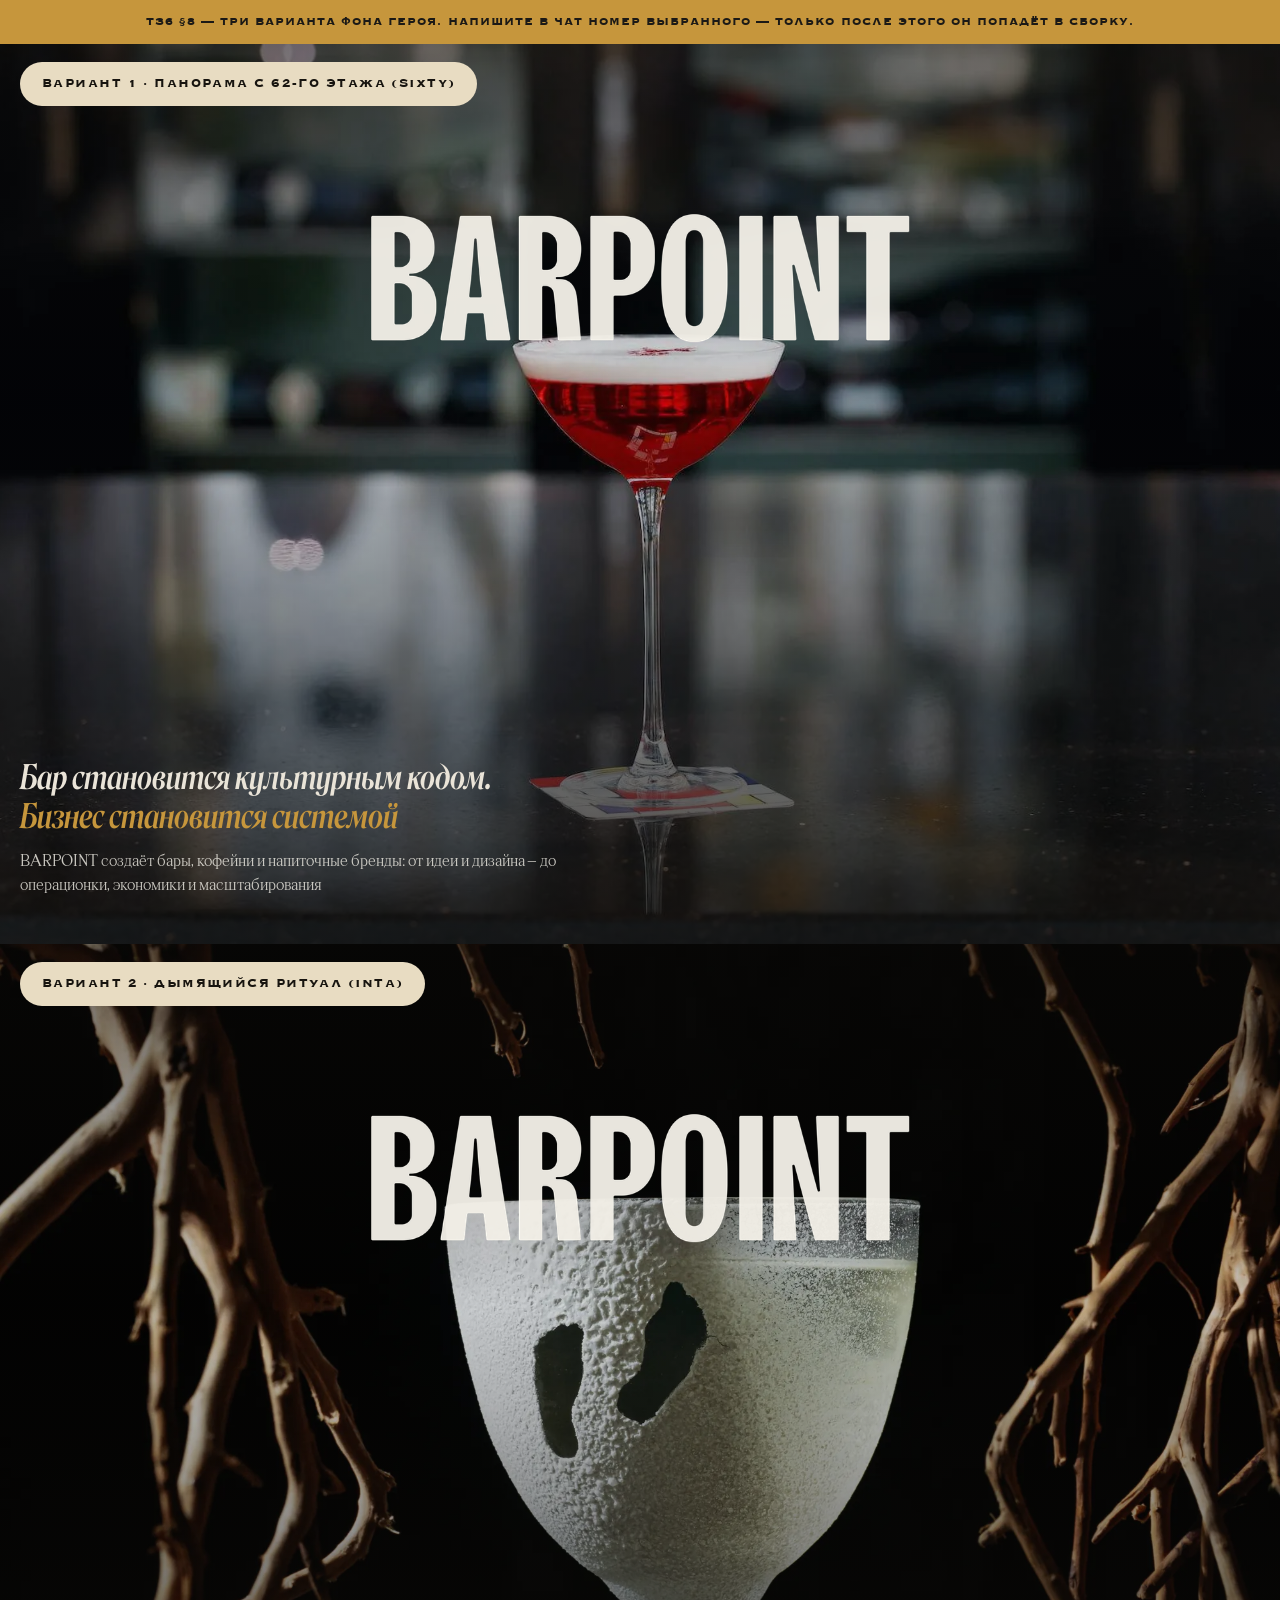
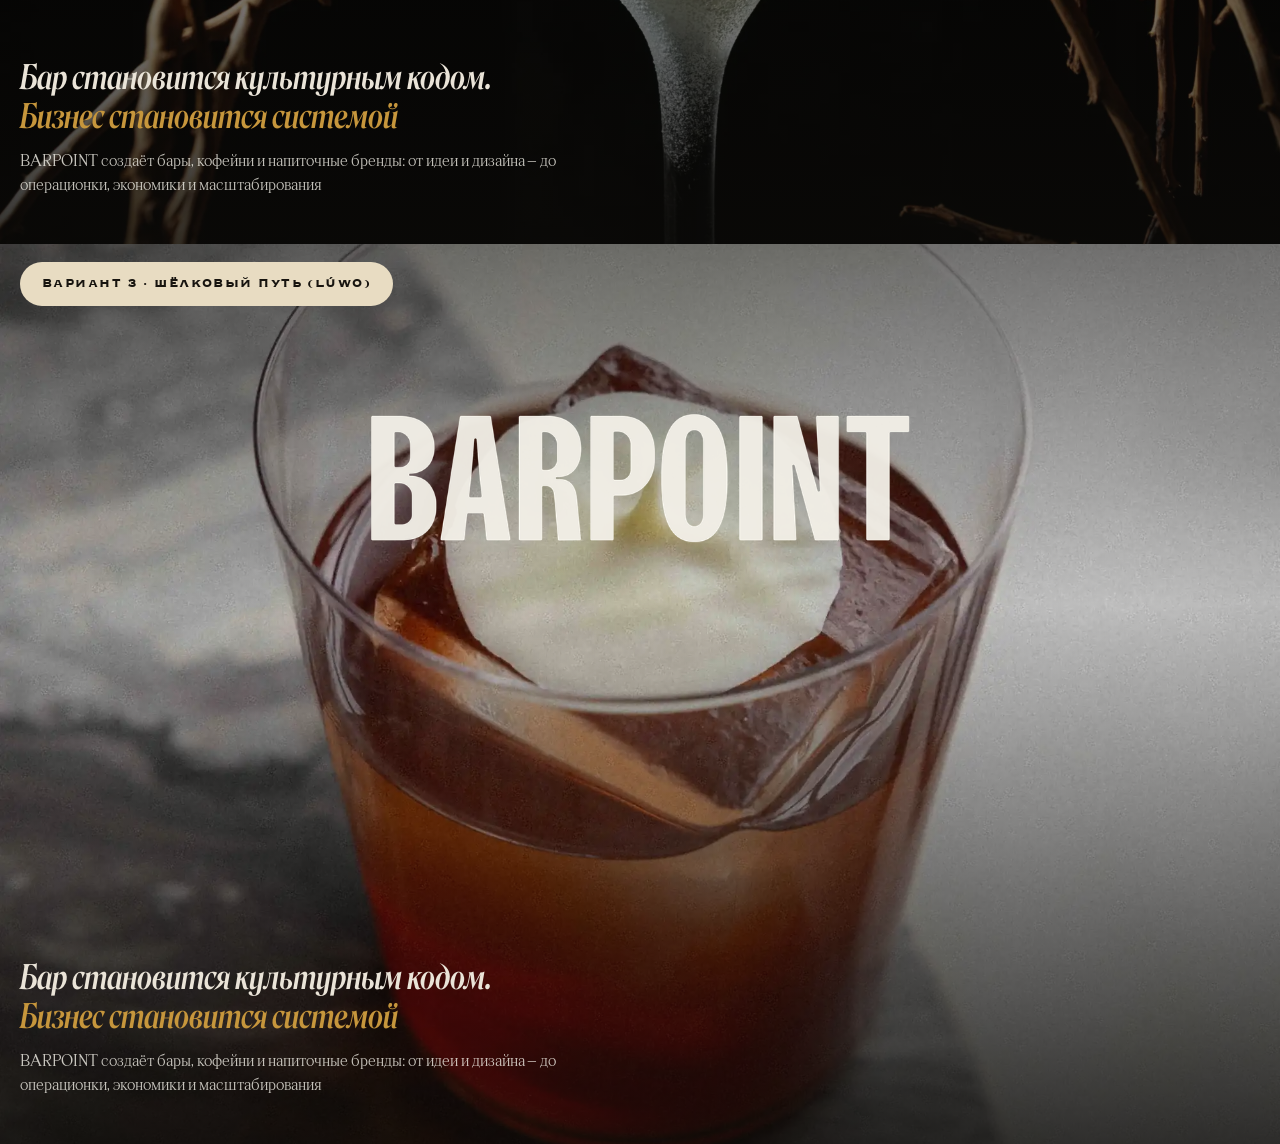
==== hero-variants.html @ 128b91e3 "add lending version Лендинг BARPOINT (бывшая папка site-v3) целиком: index.html, privacy.html, 404.h" ====
<!DOCTYPE html>
<html lang="ru">
<head>
  <meta charset="UTF-8">
  <meta name="viewport" content="width=device-width, initial-scale=1.0">
  <title>BARPOINT — варианты фона героя (ТЗ6 §8, на выбор заказчика)</title>
  <meta name="robots" content="noindex">
  <link rel="icon" href="favicon.svg" type="image/svg+xml">
  <link rel="stylesheet" href="assets/css/fonts.css">
  <link rel="stylesheet" href="assets/css/style.css">
  <style>
    body { background: var(--bp-black); }
    .hv-note {
      position: sticky; top: 0; z-index: 50;
      background: var(--bp-amber); color: var(--bp-black);
      font-family: var(--font-grotesk); font-weight: 600;
      font-size: .8rem; letter-spacing: .08em; text-transform: uppercase;
      padding: 12px var(--gutter); text-align: center;
    }
    .hv {
      position: relative; min-height: 100svh;
      display: flex; flex-direction: column; justify-content: flex-end;
      color: var(--bp-off-white); overflow: hidden;
    }
    .hv__media { position: absolute; inset: 0; }
    .hv__media img { width: 100%; height: 100%; object-fit: cover; }
    .hv__media::after {
      content: ""; position: absolute; inset: 0;
      background: linear-gradient(180deg, rgba(11,10,8,.55) 0%, rgba(11,10,8,.15) 40%, rgba(11,10,8,.82) 100%);
    }
    .hv__tag {
      position: absolute; top: 18px; left: var(--gutter); z-index: 3;
      background: var(--bp-ivory); color: var(--bp-dark-text);
      font-family: var(--font-grotesk); font-weight: 700; font-size: .9rem;
      letter-spacing: .1em; text-transform: uppercase;
      padding: 10px 22px; border-radius: 999px;
    }
    .hv__logo { position: absolute; top: 26vh; left: 50%; transform: translate(-50%, -50%); width: 42vw; z-index: 2; opacity: .96; }
    .hv__content { position: relative; z-index: 2; padding: 0 var(--gutter) var(--s-6); max-width: var(--container); margin-inline: auto; width: 100%; }
    .hv__title { font-family: var(--font-serif); font-weight: 600; font-size: clamp(1.3rem, 2.6vw, 2.2rem); line-height: 1.15; max-width: 16em; }
    .hv__title em { font-style: italic; color: var(--bp-amber); }
    .hv__sub { margin-top: 12px; max-width: 36em; color: rgba(242,239,231,.82); font-size: .95rem; }
  </style>
</head>
<body>
  <p class="hv-note">ТЗ6 §8 — три варианта фона героя. Напишите в чат номер выбранного — только после этого он попадёт в сборку.</p>

  <section class="hv">
    <div class="hv__media"><img src="assets/img/hero-sixty-2000.webp" alt="Вариант 1 — панорама Sixty"></div>
    <span class="hv__tag">Вариант 1 · Панорама с 62-го этажа (Sixty)</span>
    <img class="hv__logo" src="assets/img/wordmark-light.png" alt="">
    <div class="hv__content">
      <h2 class="hv__title">Бар становится культурным кодом. <em>Бизнес становится системой</em></h2>
      <p class="hv__sub">BARPOINT создаёт бары, кофейни и напиточные бренды: от идеи и дизайна — до операционки, экономики и масштабирования</p>
    </div>
  </section>

  <section class="hv">
    <div class="hv__media"><img src="assets/img/hero-inta-2000.webp" alt="Вариант 2 — дымящийся коктейль Inta"></div>
    <span class="hv__tag">Вариант 2 · Дымящийся ритуал (Inta)</span>
    <img class="hv__logo" src="assets/img/wordmark-light.png" alt="">
    <div class="hv__content">
      <h2 class="hv__title">Бар становится культурным кодом. <em>Бизнес становится системой</em></h2>
      <p class="hv__sub">BARPOINT создаёт бары, кофейни и напиточные бренды: от идеи и дизайна — до операционки, экономики и масштабирования</p>
    </div>
  </section>

  <section class="hv">
    <div class="hv__media"><img src="assets/img/hero-luwo-2000.webp" alt="Вариант 3 — атмосферный кадр Lúwo"></div>
    <span class="hv__tag">Вариант 3 · Шёлковый путь (Lúwo)</span>
    <img class="hv__logo" src="assets/img/wordmark-light.png" alt="">
    <div class="hv__content">
      <h2 class="hv__title">Бар становится культурным кодом. <em>Бизнес становится системой</em></h2>
      <p class="hv__sub">BARPOINT создаёт бары, кофейни и напиточные бренды: от идеи и дизайна — до операционки, экономики и масштабирования</p>
    </div>
  </section>
</body>
</html>
---- assets/css/fonts.css ----
/* ============================================================
   Фирменная пара бренда (ТЗ8 §1, брендбук famiiily):
   - Roslindale Cyrillic Display Condensed Medium (+Italic) —
     акцентный сериф: заголовки, цитаты, манифесты, имена, цифры.
   - Heading Now W05 64 Regular — наборный гротеск капсом:
     eyebrow, плашки, кнопки, навигация, лейблы.
   Файлы одного начертания; font-weight объявлен диапазоном,
   чтобы браузер не рисовал синтетический жирный на 600/700.
   Сабсеты cyrillic/latin — те же unicode-range, что были у Golos.
   ============================================================ */

/* ============================================================
   Copperplate (Brut Dept, info/Шрифты/Шрифты для принтов) —
   по правке заказчика 17.07: ЕДИНЫЙ шрифт всего сайта.
   3 начертания из ttc: Light 300 / Regular 400 / Bold 700;
   кириллица полная. Курсива у Copperplate нет — em рендерится
   синтетическим наклоном браузера.
   ============================================================ */
/* Copperplate Light — cyrillic */
@font-face {
  font-family: 'Copperplate';
  font-style: normal;
  font-weight: 300;
  font-display: swap;
  src: url(../fonts/copperplate-300-cyrillic.woff2) format('woff2');
  unicode-range: U+0301, U+0400-045F, U+0490-0491, U+04B0-04B1, U+2116;
}
/* Copperplate Light — latin */
@font-face {
  font-family: 'Copperplate';
  font-style: normal;
  font-weight: 300;
  font-display: swap;
  src: url(../fonts/copperplate-300-latin.woff2) format('woff2');
  unicode-range: U+0000-00FF, U+0131, U+0152-0153, U+02BB-02BC, U+02C6, U+02DA, U+02DC, U+0304, U+0308, U+0329, U+2000-206F, U+20AC, U+2122, U+2191, U+2193, U+2212, U+2215, U+FEFF, U+FFFD;
}
/* Copperplate Regular — cyrillic */
@font-face {
  font-family: 'Copperplate';
  font-style: normal;
  font-weight: 400;
  font-display: swap;
  src: url(../fonts/copperplate-400-cyrillic.woff2) format('woff2');
  unicode-range: U+0301, U+0400-045F, U+0490-0491, U+04B0-04B1, U+2116;
}
/* Copperplate Regular — latin */
@font-face {
  font-family: 'Copperplate';
  font-style: normal;
  font-weight: 400;
  font-display: swap;
  src: url(../fonts/copperplate-400-latin.woff2) format('woff2');
  unicode-range: U+0000-00FF, U+0131, U+0152-0153, U+02BB-02BC, U+02C6, U+02DA, U+02DC, U+0304, U+0308, U+0329, U+2000-206F, U+20AC, U+2122, U+2191, U+2193, U+2212, U+2215, U+FEFF, U+FFFD;
}
/* Copperplate Bold — cyrillic */
@font-face {
  font-family: 'Copperplate';
  font-style: normal;
  font-weight: 700;
  font-display: swap;
  src: url(../fonts/copperplate-700-cyrillic.woff2) format('woff2');
  unicode-range: U+0301, U+0400-045F, U+0490-0491, U+04B0-04B1, U+2116;
}
/* Copperplate Bold — latin */
@font-face {
  font-family: 'Copperplate';
  font-style: normal;
  font-weight: 700;
  font-display: swap;
  src: url(../fonts/copperplate-700-latin.woff2) format('woff2');
  unicode-range: U+0000-00FF, U+0131, U+0152-0153, U+02BB-02BC, U+02C6, U+02DA, U+02DC, U+0304, U+0308, U+0329, U+2000-206F, U+20AC, U+2122, U+2191, U+2193, U+2212, U+2215, U+FEFF, U+FFFD;
}

/* ============================================================
   Правка заказчика 26.07: новая шрифтовая система сайта —
   - заголовки/крупные тексты: Roslindale Display Condensed Medium
     ITALIC (курсивное начертание как ОСНОВНОЕ — семейство-алиас
     «Roslindale Italic» ниже, зарегистрировано и для normal, и для
     italic, чтобы <em> внутри заголовков не получал двойной наклон);
   - основной текст: Apoc Regular (Trial) — кириллица полная,
     сабсеты из info/Шрифты/Шрифты для принтов/Brut Dept;
   - подзаголовки/служебные капс-надписи: Copperplate (как было).
   ============================================================ */

/* Apoc Regular (Trial) — основной текст. Только 400: жирные
   акценты (strong, лейблы 600) рисуются синтетически — у триала
   нет других начертаний. */
@font-face {
  font-family: 'Apoc';
  font-style: normal;
  font-weight: 400;
  font-display: swap;
  src: url(../fonts/apoc-400-cyrillic.woff2) format('woff2');
  unicode-range: U+0301, U+0400-045F, U+0490-0491, U+04B0-04B1, U+2116;
}
@font-face {
  font-family: 'Apoc';
  font-style: normal;
  font-weight: 400;
  font-display: swap;
  src: url(../fonts/apoc-400-latin.woff2) format('woff2');
  unicode-range: U+0000-00FF, U+0131, U+0152-0153, U+02BB-02BC, U+02C6, U+02DA, U+02DC, U+0304, U+0308, U+0329, U+2000-206F, U+20AC, U+2122, U+2191, U+2193, U+2212, U+2215, U+FEFF, U+FFFD;
}

/* Roslindale Italic как САМОСТОЯТЕЛЬНОЕ семейство для заголовков:
   те же i-файлы отдаются и на normal, и на italic — курсив везде,
   без синтетического дополнительного наклона у <em> */
@font-face {
  font-family: 'Roslindale Italic';
  font-style: normal;
  font-weight: 400 700;
  font-display: swap;
  src: url(../fonts/roslindale-i-cyrillic.woff2) format('woff2');
  unicode-range: U+0301, U+0400-045F, U+0490-0491, U+04B0-04B1, U+2116;
}
@font-face {
  font-family: 'Roslindale Italic';
  font-style: normal;
  font-weight: 400 700;
  font-display: swap;
  src: url(../fonts/roslindale-i-latin.woff2) format('woff2');
  unicode-range: U+0000-00FF, U+0131, U+0152-0153, U+02BB-02BC, U+02C6, U+02DA, U+02DC, U+0304, U+0308, U+0329, U+2000-206F, U+20AC, U+2122, U+2191, U+2193, U+2212, U+2215, U+FEFF, U+FFFD;
}
@font-face {
  font-family: 'Roslindale Italic';
  font-style: italic;
  font-weight: 400 700;
  font-display: swap;
  src: url(../fonts/roslindale-i-cyrillic.woff2) format('woff2');
  unicode-range: U+0301, U+0400-045F, U+0490-0491, U+04B0-04B1, U+2116;
}
@font-face {
  font-family: 'Roslindale Italic';
  font-style: italic;
  font-weight: 400 700;
  font-display: swap;
  src: url(../fonts/roslindale-i-latin.woff2) format('woff2');
  unicode-range: U+0000-00FF, U+0131, U+0152-0153, U+02BB-02BC, U+02C6, U+02DA, U+02DC, U+0304, U+0308, U+0329, U+2000-206F, U+20AC, U+2122, U+2191, U+2193, U+2212, U+2215, U+FEFF, U+FFFD;
}

/* Roslindale — cyrillic */
@font-face {
  font-family: 'Roslindale Display Condensed';
  font-style: normal;
  font-weight: 400 700;
  font-display: swap;
  src: url(../fonts/roslindale-cyrillic.woff2) format('woff2');
  unicode-range: U+0301, U+0400-045F, U+0490-0491, U+04B0-04B1, U+2116;
}
/* Roslindale — latin */
@font-face {
  font-family: 'Roslindale Display Condensed';
  font-style: normal;
  font-weight: 400 700;
  font-display: swap;
  src: url(../fonts/roslindale-latin.woff2) format('woff2');
  unicode-range: U+0000-00FF, U+0131, U+0152-0153, U+02BB-02BC, U+02C6, U+02DA, U+02DC, U+0304, U+0308, U+0329, U+2000-206F, U+20AC, U+2122, U+2191, U+2193, U+2212, U+2215, U+FEFF, U+FFFD;
}
/* Roslindale Italic — cyrillic */
@font-face {
  font-family: 'Roslindale Display Condensed';
  font-style: italic;
  font-weight: 400 700;
  font-display: swap;
  src: url(../fonts/roslindale-i-cyrillic.woff2) format('woff2');
  unicode-range: U+0301, U+0400-045F, U+0490-0491, U+04B0-04B1, U+2116;
}
/* Roslindale Italic — latin */
@font-face {
  font-family: 'Roslindale Display Condensed';
  font-style: italic;
  font-weight: 400 700;
  font-display: swap;
  src: url(../fonts/roslindale-i-latin.woff2) format('woff2');
  unicode-range: U+0000-00FF, U+0131, U+0152-0153, U+02BB-02BC, U+02C6, U+02DA, U+02DC, U+0304, U+0308, U+0329, U+2000-206F, U+20AC, U+2122, U+2191, U+2193, U+2212, U+2215, U+FEFF, U+FFFD;
}

/* Heading Now 64 — cyrillic */
@font-face {
  font-family: 'Heading Now 64';
  font-style: normal;
  font-weight: 400 700;
  font-display: swap;
  src: url(../fonts/headingnow64-cyrillic.woff2) format('woff2');
  unicode-range: U+0301, U+0400-045F, U+0490-0491, U+04B0-04B1, U+2116;
}
/* Heading Now 64 — latin */
@font-face {
  font-family: 'Heading Now 64';
  font-style: normal;
  font-weight: 400 700;
  font-display: swap;
  src: url(../fonts/headingnow64-latin.woff2) format('woff2');
  unicode-range: U+0000-00FF, U+0131, U+0152-0153, U+02BB-02BC, U+02C6, U+02DA, U+02DC, U+0304, U+0308, U+0329, U+2000-206F, U+20AC, U+2122, U+2191, U+2193, U+2212, U+2215, U+FEFF, U+FFFD;
}

/* ---------- Golos Text — абзацы-носители (без изменений) ---------- */
/* cyrillic */
@font-face {
  font-family: 'Golos Text';
  font-style: normal;
  font-weight: 400;
  font-display: swap;
  src: url(../fonts/golos-400-cyrillic.woff2) format('woff2');
  unicode-range: U+0301, U+0400-045F, U+0490-0491, U+04B0-04B1, U+2116;
}
/* latin */
@font-face {
  font-family: 'Golos Text';
  font-style: normal;
  font-weight: 400;
  font-display: swap;
  src: url(../fonts/golos-400-latin.woff2) format('woff2');
  unicode-range: U+0000-00FF, U+0131, U+0152-0153, U+02BB-02BC, U+02C6, U+02DA, U+02DC, U+0304, U+0308, U+0329, U+2000-206F, U+20AC, U+2122, U+2191, U+2193, U+2212, U+2215, U+FEFF, U+FFFD;
}
/* cyrillic */
@font-face {
  font-family: 'Golos Text';
  font-style: normal;
  font-weight: 500;
  font-display: swap;
  src: url(../fonts/golos-500-cyrillic.woff2) format('woff2');
  unicode-range: U+0301, U+0400-045F, U+0490-0491, U+04B0-04B1, U+2116;
}
/* latin */
@font-face {
  font-family: 'Golos Text';
  font-style: normal;
  font-weight: 500;
  font-display: swap;
  src: url(../fonts/golos-500-latin.woff2) format('woff2');
  unicode-range: U+0000-00FF, U+0131, U+0152-0153, U+02BB-02BC, U+02C6, U+02DA, U+02DC, U+0304, U+0308, U+0329, U+2000-206F, U+20AC, U+2122, U+2191, U+2193, U+2212, U+2215, U+FEFF, U+FFFD;
}
/* cyrillic */
@font-face {
  font-family: 'Golos Text';
  font-style: normal;
  font-weight: 600;
  font-display: swap;
  src: url(../fonts/golos-600-cyrillic.woff2) format('woff2');
  unicode-range: U+0301, U+0400-045F, U+0490-0491, U+04B0-04B1, U+2116;
}
/* latin */
@font-face {
  font-family: 'Golos Text';
  font-style: normal;
  font-weight: 600;
  font-display: swap;
  src: url(../fonts/golos-600-latin.woff2) format('woff2');
  unicode-range: U+0000-00FF, U+0131, U+0152-0153, U+02BB-02BC, U+02C6, U+02DA, U+02DC, U+0304, U+0308, U+0329, U+2000-206F, U+20AC, U+2122, U+2191, U+2193, U+2212, U+2215, U+FEFF, U+FFFD;
}
---- assets/css/style.css ----
/* ============================================================
   BARPOINT — лендинг v3
   Дизайн-токены и структура — строго по ТЗ (раздел 4)
   ============================================================ */

/* ---------- 4.1 Цветовая палитра ---------- */
:root {
  /* ТЗ11 §2: «супер-чёрный» → глубокий тёплый графит (барная лаунж-эстетика);
     off-white чуть приглушён, чтобы мягче стыковаться с тёмным (меньше «звенит»).
     Откат: --bp-black #0B0A08, --bp-off-white #F2EFE7. */
  --bp-black: #1B1916;
  --bp-ivory: #E8DCC2; /* притемнён по правке заказчика 17.07 (был #F6F2E9); тёплый беж гармонирует с графитом */
  --bp-amber: #C6963C;
  /* тёмный янтарь для мелкого текста на светлом фоне — WCAG 4.5:1 (ТЗ 9.3).
     ТЗ11 §2.3: углублён #8C6420 → #7A561B, т.к. притемнённый ivory снизил
     контраст до 3.9; теперь 4.87:1 на ivory, 5.67:1 на кремовой карточке кейса */
  --bp-amber-text: #7A561B;
  --bp-burgundy: #2B0E12;
  --bp-graphite: #6E6A63;
  --bp-dark-text: #17140F;
  --bp-off-white: #EAE4D8;

  /* 4.2 Типографика — правка заказчика 26.07: три роли —
     - заголовки/крупные тексты: Roslindale Cyrillic Display Condensed
       Medium ITALIC (семейство-алиас "Roslindale Italic" в fonts.css —
       курсивное начертание как основное);
     - подзаголовки/служебные капс-надписи (eyebrow, пилюли, кнопки,
       навигация, лейблы): Copperplate (Brut Dept);
     - основной текст: Apoc Regular Trial (кириллица полная; только 400,
       жирный — синтетический).
     Откат к «единому Copperplate» (правка 17.07) = все три строки на
     "Copperplate". Playfair из проекта УДАЛЁН — не возвращать. */
  --font-serif: "Roslindale Italic", "Roslindale Display Condensed", "Times New Roman", serif;
  --font-grotesk: "Copperplate", "Arial Narrow", sans-serif;
  --font-text: "Apoc", "Golos Text", system-ui, sans-serif;

  /* 4.5 Сетка и отступы (шкала 8px) */
  --s-1: 8px;  --s-2: 16px; --s-3: 24px; --s-4: 32px;
  --s-6: 48px; --s-8: 64px; --s-12: 96px; --s-16: 128px;
  /* Правка 29.07: сайт идёт ВО ВСЮ ШИРИНУ экрана (референс buckssauce.com).
     Раньше контейнер был 1360px с полями 24/48px — на широких мониторах
     это давало большие пустые поля слева и справа. Теперь контейнер
     ограничения не имеет, а по краям остаётся только узкая кромка.
     Откат: --container 1360px, --gutter 24px / 48px на ≥1024. */
  --container: 100%;
  --gutter: 16px;
  --header-h: 56px;

  /* 4.6 СТУПЕНЧАТАЯ ТИПОГРАФИКА (правка 30.07)
     Раньше кегли считались от 1vw и «дышали» вместе с окном: при любом
     изменении ширины текст внутри блока менялся, заголовки карточек то
     складывались в две строки, то распрямлялись в одну.
     --vw-step — ступенчатая замена 1vw: ВНУТРИ брейкпоинта он постоянен,
     поэтому кегль не зависит от ширины окна и остаётся одинаковым
     относительно своего блока; между брейкпоинтами меняется один раз.
     Значения = 1% от опорной ширины (390 / 820 / 1440), так что на этих
     ширинах размеры совпадают с прежним расчётом пиксель в пиксель.
     Вилки clamp() сохранены — они по-прежнему держат нижний и верхний
     предел. Исключение одно: .scn-head__title, он по замыслу заполняет
     экран во всю ширину, и ему нужен НАСТОЯЩИЙ vw. */
  --vw-step: 3.9px;

  --ease: cubic-bezier(.22,.61,.36,1);
}
@media (min-width: 600px)  { :root { --vw-step: 8.2px; } }
/* с 768 шапка выше (56 → 72): с этой ширины появляется кнопка-стикер,
   а её наклонённый габарит в 56px не помещается */
@media (min-width: 768px)  { :root { --header-h: 72px; } }
/* Ступеней на десктопе две: на 1024–1439 опора 1280, дальше 1440.
   Без промежуточной ступени текст, замороженный по 1440, не помещался
   в барный блок на невысоких ноутбучных окнах (проверено: 1024×680 —
   перелив 17px). На 1440 значения совпадают с прежними до пикселя. */
@media (min-width: 1024px) {
  :root { --header-h: 72px; --gutter: 20px; --vw-step: 12.8px; }
}
@media (min-width: 1440px) { :root { --vw-step: 14.4px; } }

/* ---------- Reset / base ---------- */
*, *::before, *::after { box-sizing: border-box; margin: 0; padding: 0; }
/* scroll-behavior:smooth отключён — плавный скролл делает Lenis (ТЗ2 §2),
   нативный smooth с ним конфликтует */
html { scroll-behavior: auto; -webkit-text-size-adjust: 100%; }

/* Официальный CSS Lenis */
html.lenis, html.lenis body { height: auto; }
.lenis.lenis-smooth { scroll-behavior: auto !important; }
.lenis.lenis-smooth [data-lenis-prevent] { overscroll-behavior: contain; }
.lenis.lenis-stopped { overflow: hidden; }

@media (prefers-reduced-motion: reduce) {
  *, *::before, *::after {
    animation-duration: .01ms !important;
    animation-iteration-count: 1 !important;
    transition-duration: .01ms !important;
  }
}
body {
  font-family: var(--font-text);
  font-size: 17px;
  line-height: 1.6;
  color: var(--bp-dark-text);
  background: var(--bp-black);
  /* ТЗ5 §5: цвет фона живёт на body и перетекает по скроллу (как у PINEA).
     Правка 30.07: CSS-переход СНЯТ. Раньше цвет переключался скачком, а
     этот переход растягивал скачок во времени — он шёл сам по себе, не
     связанный со скроллом. Теперь цвет считается от позиции прокрутки
     покадрово (main.js), и переход поверх него только смазывал бы
     картину. Откат: transition: background-color .6s ease. */
  -webkit-font-smoothing: antialiased;
}

/* ТЗ5 §5: при активной body-механике (класс bgflow ставит JS, при
   prefers-reduced-motion его нет — секции сохраняют свои фоны)
   цветовые секции прозрачны, просвечивает переливающийся body */
.bgflow section[data-bg], .bgflow footer[data-bg] { background: transparent; }
img { max-width: 100%; height: auto; display: block; }
a { color: inherit; }
button { font: inherit; color: inherit; background: none; border: 0; cursor: pointer; }
ul, ol { list-style: none; }
:focus-visible { outline: 2px solid var(--bp-amber); outline-offset: 3px; }

.skip-link {
  position: absolute; left: -9999px; top: 0; z-index: 200;
  background: var(--bp-amber); color: var(--bp-black);
  padding: 10px 18px; font-weight: 600;
}
.skip-link:focus { left: 0; }

.container {
  width: 100%;
  max-width: var(--container);
  margin-inline: auto;
  padding-inline: var(--gutter);
}

.section { padding-block: var(--s-12); }
@media (min-width: 1024px) { .section { padding-block: var(--s-16); } }
.section--ivory { background: var(--bp-ivory); color: var(--bp-dark-text); }
.section--black { background: var(--bp-black); color: var(--bp-off-white); }
.section--burgundy { background: var(--bp-burgundy); color: var(--bp-off-white); }

/* Тонкая линия-разделитель (4.6) */
.rule { border: 0; border-top: 1px solid var(--bp-amber); opacity: .6; }

/* ---------- Тихие зоны стыков (правка 30.07) ----------
   Сам переход цвета делает JS: фон body интерполируется вместе со
   скроллом (см. «ПЛАВНОЕ ПЕРЕТЕКАНИЕ ФОНА» в main.js). Здесь — только
   пустая проставка между секциями: она даёт перетеканию воздух, чтобы
   цвет менялся не поверх плотного содержимого.
   Проставка ПРОЗРАЧНА — сквозь неё виден тот самый переливающийся body.
   Первая версия правки заливала её готовым градиентом; от этого
   отказались: полоса проезжала мимо, а сам фон оставался ступенькой. */
.seam { height: clamp(140px, 26vh, 340px); }
/* Правка 31.07 (вторая): секция кейсов залита СПЛОШНЫМ ivory, иначе
   рампа фона к бордовой «Команде» начинается, пока карточки ещё на
   экране, и пачкает их подложку. Чтобы сплошная заливка не давала
   резкой горизонтальной кромки, растворение вынесено в тихие зоны по
   обе стороны секции: сверху проставка проявляется в ivory, снизу —
   растворяется обратно в переливающийся фон body. Стопы разложены по
   S-кривой: у линейного градиента излом наклона на концах читается
   глазом как полоса Маха — та самая «резкая тёмная граница».
   Откат: снять классы seam--ivory-in / seam--ivory-out в index.html
   и правило .bgflow #cases ниже. */
/* Правка 31.07 (третья): градиентные проставки .seam--ivory-in/out и
   сплошная заливка #cases УДАЛЕНЫ. Заказчик: переход «бары → кейсы»
   должен быть ТОЧНО таким же, как «три сценария → кофе». А там нет
   никакой пространственной подкраски: обе секции прозрачны, весь экран —
   один ровный цвет body, который переливается вместе со скроллом. Любой
   градиент на проставке даёт другую картинку, как бы мягко он ни был
   разложен. Поэтому кейсы снова прозрачны, а «грязная» подложка под
   карточками решалась ГЕОМЕТРИЕЙ — удлинённой проставкой .seam--long.
   Откат: см. ревизию 52 в памяти проекта. */
/* Правка 31.07 (четвёртая): .seam--long (max(600px, 88vh)) УДАЛЕНА —
   заказчик: расстояние «кейсы → команда» слишком большое. Стык вернулся
   к общей длине .seam, а значит и рампа фона считается по той же
   геометрии, что и на всех остальных стыках: плавность прежняя.
   Откат: вернуть правило .seam--long и класс в index.html. */

/* ---------- Типографика ---------- */
/* Serif — смысл/история; grotesk-слой — служебные надписи (4.2, ТЗ3 §1) */
.h-serif {
  font-family: var(--font-serif);
  font-weight: 600;
  line-height: 1.12;
  letter-spacing: -.01em;
}
.h1 { font-size: clamp(2rem, calc(5.6 * var(--vw-step)), 4.4rem); }
.h2 { font-size: clamp(1.7rem, calc(3.6 * var(--vw-step)), 3rem); }
.h3 { font-size: clamp(1.25rem, calc(2.2 * var(--vw-step)), 1.75rem); }

.eyebrow {
  display: inline-flex; align-items: center; gap: 10px;
  font-family: var(--font-grotesk);
  font-size: .78rem; font-weight: 600;
  letter-spacing: .18em; text-transform: uppercase;
}
/* Бейдж-пилюля (4.6) */
.pill {
  display: inline-block;
  padding: 8px 18px;
  border: 1px solid currentColor;
  border-radius: 999px;
  font-family: var(--font-grotesk);
  font-size: .74rem; font-weight: 600;
  letter-spacing: .16em; text-transform: uppercase;
}
.lead { font-size: 1.1rem; color: var(--bp-graphite); max-width: 46em; }
.section--black .lead, .section--burgundy .lead { color: color-mix(in srgb, var(--bp-off-white) 72%, transparent); }

.sec-head { margin-bottom: var(--s-6); }
.sec-head .pill { margin-bottom: var(--s-3); }
.sec-head .h2 { max-width: 18em; }
.sec-head .lead { margin-top: var(--s-2); }
@media (min-width: 1024px) { .sec-head { margin-bottom: var(--s-8); } }

/* ---------- Кнопки (4.6) ---------- */
.btn {
  display: inline-flex; align-items: center; justify-content: center; gap: 10px;
  min-height: 52px; padding: 12px 30px;
  font-family: var(--font-grotesk);
  font-size: .84rem; font-weight: 600;
  letter-spacing: .12em; text-transform: uppercase;
  text-decoration: none; text-align: center;
  border-radius: 2px;
  transition: background-color .25s var(--ease), color .25s var(--ease), border-color .25s var(--ease), transform .25s var(--ease);
}
.btn--primary { background: var(--bp-amber); color: var(--bp-black); }
.btn--primary:hover { background: #D9AC55; transform: translateY(-1px); }
.btn--ghost { border: 1px solid var(--bp-off-white); color: var(--bp-off-white); }
.btn--ghost:hover { border-color: var(--bp-amber); color: var(--bp-amber); }
.btn--ghost-dark { border: 1px solid var(--bp-dark-text); color: var(--bp-dark-text); }
.btn--ghost-dark:hover { border-color: var(--bp-amber); color: var(--bp-amber); }

/* Правка 31.07 (четвёртая): главная кнопка формы заявки.
   Заказчик: «она должна быть точно выразительнее, шрифт сделай больше».
   Отличия от .btn--primary: кегль +26% (.84 → 1.06rem), габарит 52 → 66px,
   тёмная заливка вместо амбера (на молочной карточке она контрастнее
   амбера почти вдвое), радиус заодно с полями и стрелка-указатель,
   которая на наведении уезжает вправо-вверх. Амбер остаётся ролью
   наведения — акцент никуда не делся, он стал реакцией. */
/* Правка 31.07 (пятая): стрелка-указатель убрана по просьбе заказчика —
   вместе с ней снят её SVG из разметки и правила .btn--send svg. */
.btn--send {
  min-height: 66px; padding: 18px 28px;
  background: var(--bp-black); color: var(--bp-off-white);
  border-radius: 12px;
  font-size: 1.06rem; font-weight: 700; letter-spacing: .14em;
  box-shadow: 0 10px 24px rgba(27,25,22,.22);
  transition: background-color .25s var(--ease), color .25s var(--ease),
              transform .25s var(--ease), box-shadow .25s var(--ease);
}
.btn--send:hover {
  background: var(--bp-amber); color: var(--bp-black);
  transform: translateY(-2px);
  box-shadow: 0 16px 34px rgba(27,25,22,.3);
}
@media (max-width: 480px) {
  .btn--send { min-height: 58px; padding: 15px 20px; font-size: .95rem; letter-spacing: .1em; }
}

/* ============================================================
   6.0 Шапка
   ============================================================ */
/* Правка 31.07: шапка ЗАФИКСИРОВАНА (никогда не прячется при скролле вниз)
   и полностью ПРОЗРАЧНА — подложка `.header--solid` и её тень удалены,
   инлайновую заливку по прогрессу полёта логотипа тоже снял main.js.
   Читаемость держат «чернила»: каждый элемент шапки сам определяет цвет
   по фону ПОД СОБОЙ (см. блок «чернила шапки» в main.js) плюс мягкое
   гало. Откат: вернуть .header--solid/.header--hidden и строки с
   header.style.backgroundColor / classList в main.js. */
.header {
  position: fixed; inset: 0 0 auto 0; z-index: 100;
  height: var(--header-h);
  display: flex; align-items: center;
  background: transparent;
  /* значения по умолчанию — светлые чернила (тёмный фон) */
  --hdr-ink: var(--bp-off-white);
  color: var(--hdr-ink);
}
/* Класс вешает JS КАЖДОМУ элементу отдельно: замер идёт в его собственной
   точке, а не в центре экрана, поэтому пункты слева и знак по центру могут
   оказаться на разном фоне и получить разный цвет. */
.header .is-on-light {
  --hdr-ink: var(--bp-dark-text);
}
/* Правка 31.07 (пятая): ГАЛО УБРАНО ВЕЗДЕ — переменная --hdr-halo и все
   её потребители (text-shadow у пунктов, drop-shadow у знака и бургера,
   тень под кнопкой «Обсудить проект») удалены по просьбе заказчика.
   Читаемость держат только «чернила»: контраст в худшей точке 3.84:1,
   а весь текст шапки — капс 700 кеглем ≥18.66px, для которого норма
   WCAG AA равна 3:1. Откат: см. ревизию 54 в памяти проекта. */
.header__inner {
  width: 100%; max-width: var(--container); margin-inline: auto;
  padding-inline: var(--gutter);
  display: grid; grid-template-columns: 1fr auto 1fr;
  align-items: center; gap: var(--s-3);
}
.header__left { display: flex; align-items: center; justify-self: start; }
/* ТЗ4 §3: ячейка-слот — «посадочное место» летящего логотипа */
.header__logoslot {
  width: 150px; height: 100%;
  display: flex; align-items: center; justify-content: center;
}
/* На 1024–1279 в шапке тесно: навигация выросла дважды, кнопка тоже.
   Слот — это посадочное место логотипа (сам знак 101px при высоте 24px),
   поэтому 120px ему хватает с запасом, а строка получает +30px воздуха. */
@media (min-width: 1024px) and (max-width: 1279.98px) {
  .header__logoslot { width: 120px; }
}
/* ГРАБЛИ (правка 31.07, пятая). Здесь стояло will-change: transform —
   и оно же портило знак. Эта подсказка говорит браузеру «трансформ будет
   меняться постоянно»: Chrome выносит элемент в отдельный композитный
   слой, растрирует его ОДИН раз и дальше просто тянет готовую картинку
   видеокартой. В полёте знак растёт почти в 10 раз, поэтому при возврате
   вверх на экран разворачивался растр, снятый с пристыкованного знака
   высотой 24px — отсюда «ужасное качество». Векторность источника тут ни
   при чём, её убивал именно кэш слоя. Без will-change (и с force3D: false
   у твина в main.js, иначе GSAP сам поднимет слой через matrix3d) браузер
   каждый кадр перерисовывает SVG заново, в его настоящем размере. */
.header__logo { display: block; color: var(--hdr-ink); }
/* Знак — инлайновый SVG (правка 31.07, вторая итерация). Сначала он был
   маской из wordmark-light.png; растр не годится: в полёте знак растёт
   почти в 10 раз (transform: scale ≈ 9.4 на 1440), а исходник всего
   800px по ширине — на первом экране буквы расплывались. Вектор из
   фирменного PDF масштабируется без потерь и красится через
   fill: currentColor, то есть слушается «чернил» из data-ink.
   width: auto — пропорцию держит сам viewBox (1854.6 × 441.9).
   Откат: см. ревизию 54 в памяти проекта. */
.header__logo-mark {
  display: block;
  height: 20px; width: auto;
  transition: color .25s var(--ease);
}
@media (min-width: 1024px) {
  .header__logo-mark { height: 24px; }
}
/* Гало у знака (drop-shadow) убрано 31.07 по просьбе заказчика вместе с
   классом-переключателем .header.is-flying. */
.header__cta { justify-self: end; }
.header__nav { display: none; }
@media (min-width: 1024px) {
  .header__nav { display: flex; align-items: center; gap: clamp(14px, 1.7vw, 30px); }
  /* Правка 30.07: пункты плохо читались на светлых участках фото — были
     тонкие (500), в нижнем регистре и приглушены до .88. Теперь капс,
     Copperplate Bold (настоящее начертание 700, не синтетика), разрядка
     и полная непрозрачность + мягкая тень: надпись держится и на кадре
     геро, и на тёмной подложке шапки.
     Откат: font-weight 500, opacity .88, без uppercase/letter-spacing. */
  .header__nav a {
    position: relative;
    font-family: var(--font-grotesk);
    /* правка 30.07: кегль растили дважды — .8/1.05/1.06 → .9/1.19/1.2 →
       сейчас ещё +12%. На 1440 это 19.2px против исходных 15.1px. */
    font-size: clamp(1rem, calc(1.33 * var(--vw-step)), 1.34rem);
    font-weight: 700;
    text-transform: uppercase;
    letter-spacing: .09em;
    text-decoration: none;
    opacity: 1;
    /* цвет — из «чернил» элемента, их пересчитывает main.js;
       свечение (text-shadow) убрано 31.07 по просьбе заказчика */
    color: var(--hdr-ink);
    white-space: nowrap;
    padding-block: 6px;
    transition: color .25s var(--ease);
  }
  /* янтарная линия выезжает слева направо — тот же жест, что у ссылок
     в кейсах; на клавиатуре срабатывает по :focus-visible */
  .header__nav a::after {
    content: ""; position: absolute; left: 0; right: 0; bottom: 0;
    height: 2px; background: var(--bp-amber);
    transform: scaleX(0); transform-origin: left center;
    transition: transform .35s var(--ease);
  }
  .header__nav a:hover, .header__nav a:focus-visible { color: var(--bp-amber); }
  .header__nav a:hover::after, .header__nav a:focus-visible::after { transform: scaleX(1); }
}
.header__cta { display: none; }
/* ---------- Кнопка «Обсудить проект» (правка 30.07, третья итерация) ----
   Наклон снят — кнопка снова прямая, но заметно крупнее прежней: кегль,
   поля и скругление выросли, тёмный контур (inset-обводка) убран, осталась
   чистая янтарная плашка с мягкой тенью и бликом по наведению.
   Кегль и поля заданы вилками: на 1024 в правой колонке шапки места мало
   (навигация стала крупнее и отъедает ширину), там кнопка ужимается сама.
   Откат к наклонной «наклейке»: transform translateY(14px) rotate(16deg),
   flex-direction column и метка в две строки в разметке. */
@media (min-width: 768px) {
  .header__cta {
    position: relative;
    display: inline-flex;
    min-height: 0;
    padding: clamp(14px, calc(1.2 * var(--vw-step)), 19px) clamp(20px, calc(2.1 * var(--vw-step)), 32px);
    font-size: clamp(.9rem, calc(1.2 * var(--vw-step)), 1.25rem);
    font-weight: 700; line-height: 1.2; letter-spacing: .1em;
    white-space: nowrap;
    border-radius: 16px;
    overflow: hidden;
    /* Свечение вокруг кнопки (box-shadow 0 10px 26px) убрано 31.07 по
       просьбе заказчика — и в покое, и на наведении. */
    transition: transform .35s var(--ease), background-color .25s var(--ease);
  }
  .header__cta::after {
    content: ""; position: absolute; inset: -40% -60%;
    background: linear-gradient(100deg, transparent 42%, rgba(255,255,255,.5) 50%, transparent 58%);
    transform: translateX(-120%);
    transition: transform .7s var(--ease);
    pointer-events: none;
  }
  .header__cta:hover, .header__cta:focus-visible {
    transform: scale(1.05);
    background: #DDB25E;
  }
  .header__cta:hover::after, .header__cta:focus-visible::after { transform: translateX(120%); }
}

/* Мобильное меню */
.burger {
  display: inline-flex; flex-direction: column; gap: 5px;
  padding: 10px; margin-left: -10px;
  color: var(--hdr-ink); /* полоски рисуются currentColor */
  /* гало убрано вместе со свечением остальных элементов шапки (31.07) */
}
.burger span { width: 22px; height: 2px; background: currentColor; transition: transform .3s, opacity .3s; }
.burger[aria-expanded="true"] span:nth-child(1) { transform: translateY(7px) rotate(45deg); }
.burger[aria-expanded="true"] span:nth-child(2) { opacity: 0; }
.burger[aria-expanded="true"] span:nth-child(3) { transform: translateY(-7px) rotate(-45deg); }
@media (min-width: 1024px) { .burger { display: none; } }

.mnav {
  position: fixed; inset: 0; z-index: 90;
  background: var(--bp-black);
  display: flex; flex-direction: column; justify-content: center;
  padding: var(--gutter);
  opacity: 0; visibility: hidden;
  transition: opacity .3s var(--ease), visibility .3s;
}
.mnav.is-open { opacity: 1; visibility: visible; }
/* Пока шторка открыта, знак в шапке убран: на первом экране он ещё
   «в полёте» — крупный — и накрывал бы собой пункты меню. */
.menu-open .header__logo { opacity: 0; pointer-events: none; }
.header__logo { transition: opacity .25s var(--ease); }
/* тот же капс, что и в десктопной навигации (правка 30.07) */
.mnav a {
  font-family: var(--font-grotesk);
  font-size: 1.75rem; font-weight: 700;
  text-transform: uppercase; letter-spacing: .06em;
  color: var(--bp-off-white);
  text-decoration: none; padding: 10px 0;
  border-bottom: 1px solid rgba(198,150,60,.25);
}
.mnav a.btn {
  margin-top: var(--s-4);
  font-family: var(--font-grotesk); font-size: .82rem; letter-spacing: .12em;
  color: var(--bp-black); border-bottom: 0;
}

/* ============================================================
   6.1 Hero
   ============================================================ */
.hero {
  position: relative;
  min-height: 100svh;
  display: flex; flex-direction: column; justify-content: flex-end;
  color: var(--bp-off-white);
  background: var(--bp-black);
  overflow: hidden;
}
.hero__media { position: absolute; inset: 0; }
.hero__media picture { display: contents; }
/* ТЗ8 §2: стакан с негрони — в центральной трети кадра, над текстом
   (46% x — центр стакана ретро-натюрморта) */
.hero__media img, .hero__media video {
  width: 100%; height: 100%; object-fit: cover; object-position: 46% 42%;
}
/* ТЗ11 §5.3: фон затемнён сильнее — вертикальный градиент глубже +
   левый скрим под текстово-логотипной зоной: и логотип, и заголовок
   читаются безусловно */
.hero__media::after {
  content: ""; position: absolute; inset: 0;
  background:
    linear-gradient(90deg, rgba(27,25,22,.72) 0%, rgba(27,25,22,.28) 48%, rgba(27,25,22,.05) 72%, transparent 100%),
    linear-gradient(180deg, rgba(27,25,22,.62) 0%, rgba(27,25,22,.30) 36%, rgba(27,25,22,.92) 100%);
}
/* ТЗ15 §4.2: трастлайн удалён — кнопки не должны липнуть к нижней кромке,
   отступ снизу ≥ 8vh */
.hero__content { position: relative; z-index: 2; padding-block: 0 max(var(--s-4), 8vh); }
/* Правка 30.07: строка-eyebrow героя удалена вместе с разметкой.
   Правка 30.07 (вторая): фраза идёт СПЛОШНЫМ текстом по центру экрана,
   капсом и тем же шрифтом, что навигация (Copperplate, --font-grotesk) —
   размер, разумеется, свой. Разбивка на серифный заголовок + капс-хвост
   (.hero__kicker) снята целиком вместе с янтарной линейкой.
   Кегль подобран так, чтобы фраза ложилась в три строки на десктопе:
   капс Copperplate с разрядкой широкий, ~0.8 кегля на знак.
   Откат: font-family serif, text-align left, max-width 13em + отдельный
   .hero__kicker (см. историю правок в памяти проекта). */
.hero__title {
  max-width: 36em;
  margin-inline: auto;
  text-align: center;
  font-family: var(--font-grotesk);
  font-style: normal; font-weight: 700;
  /* правка 30.07: +30% к кеглю (было .95/1.5/1.55) */
  font-size: clamp(1.25rem, calc(1.95 * var(--vw-step)), 2rem);
  line-height: 1.5; letter-spacing: .12em;
  text-transform: uppercase;
  text-shadow: 0 2px 24px rgba(27,25,22,.6);
}
/* На узком экране в строку влезает ~21 знак — это длина самих неразрывных
   групп, и они начинают рвать текст на огрызки («ЗАКРЫВАЯ», «ПОЛНЫЙ ЦИКЛ:»
   каждый отдельной строкой). Там переносы отдаём браузеру. */
@media (max-width: 599.98px) {
  .hero__title .nw { white-space: normal; }
}
/* ТЗ6 §5 / ТЗ15: жёсткая сетка героя в 100svh — логотип (центр ~32vh),
   текстовая группа с 42vh, кнопки; всё в одном экране.
   .hero__sub и .hero__trust удалены по ТЗ15 §2.3/§4. */
.hero__content { margin-top: 42vh; }
.hero__title em { font-style: italic; color: var(--bp-amber); }
/* ТЗ15 §3.3: неразрывные группы (союз/предлог + слово) — nbsp не работает
   под SplitText, переносы держит nowrap-обёртка */
.nw { white-space: nowrap; }

/* ============================================================
   6.2 Полоса ключевых проектов (marquee)
   Правка 29.07: полоса стала выше и спокойнее — тонкие линейки
   сверху и снизу, крупный шаг между проектами, ромб-разделитель
   вместо точки. Каждый проект набран СВОИМ фирменным начертанием
   (см. комментарий в разметке), поэтому у элементов нет общего
   font-family: базовый кегль задаёт --mq, а каждый знак берёт от
   него свою долю — так разнородные логотипы стоят на одной
   оптической высоте.
   ============================================================ */
.trust {
  background: var(--bp-ivory); color: var(--bp-dark-text);
  /* правка 30.07: полоса дважды понижена — сперва срезаны поля
     (172 → 124px), затем ещё на ~17% вместе с самими знаками
     (124 → ~104px): поля 24 → 20px, базовый кегль --mq 40 → 33.6px. */
  padding-block: clamp(12px, 1.6vw, 20px);
  overflow: hidden;
  border-top: 1px solid color-mix(in srgb, var(--bp-dark-text) 16%, transparent);
  border-bottom: 1px solid color-mix(in srgb, var(--bp-dark-text) 16%, transparent);
  /* базовый кегль полосы — от него считаются все начертания и логотипы */
  --mq: clamp(1.2rem, calc(2.55 * var(--vw-step)), 2.1rem);
}
.marquee { position: relative; overflow: hidden; }
.marquee__track {
  display: flex; align-items: center;
  /* правка 29.07: шаг сокращён — строка стала заметно короче и плотнее */
  gap: clamp(var(--s-3), 2.6vw, var(--s-6));
  width: max-content;
  animation: marquee 36s linear infinite;
  will-change: transform;
}
@keyframes marquee { to { transform: translateX(-50%); } }
@media (prefers-reduced-motion: reduce) {
  .marquee__track {
    animation: none; flex-wrap: wrap; width: auto;
    justify-content: center; row-gap: var(--s-4);
  }
  /* строка не зациклена — хвостовой ромб после последнего проекта лишний */
  .marquee__item:last-child::after { display: none; }
}
.marquee__item {
  white-space: nowrap;
  display: flex; align-items: center;
  gap: clamp(var(--s-3), 2.6vw, var(--s-6));
  color: var(--bp-dark-text);
}
/* разделитель — маленький амберовый ромб вместо точки */
.marquee__item::after {
  content: ""; flex: 0 0 auto;
  width: 7px; height: 7px;
  background: var(--bp-amber);
  transform: rotate(45deg);
}

/* ---------- фирменные начертания проектов ---------- */
/* Duran Bar — контрастная антиква смешанным регистром, как в презентации */
.mq--duran {
  font-family: "Roslindale Display Condensed", "Times New Roman", serif;
  font-weight: 500; font-style: normal;
  font-size: calc(var(--mq) * 1.06);
  letter-spacing: .01em;
}
/* BURO. ЦУМ — тонкая разряжённая антиква в две строки, как в лого ресторана.
   Локап отдельным столбцом: сам .marquee__item — строка, в ней ещё и ромб. */
.mq__lockup { display: flex; flex-direction: column; align-items: center; }
.mq__buro, .mq__tsum {
  display: block; text-align: center;
  font-family: var(--font-grotesk);
  font-weight: 300; text-transform: uppercase;
  line-height: 1.1;
}
/* у Copperplate капитель низкая — 0.53 кегля, поэтому множитель выше,
   чем кажется по числу: так «BURO» встаёт вровень с остальными знаками */
.mq__buro { font-size: calc(var(--mq) * 1.13); letter-spacing: .18em; text-indent: .18em; }
.mq__tsum {
  margin-top: .3em;
  font-size: calc(var(--mq) * .44); letter-spacing: .42em; text-indent: .42em;
  color: color-mix(in srgb, var(--bp-dark-text) 72%, transparent);
}

/* ---------- знаки, извлечённые из презентации ----------
   Высоты подобраны ПОШТУЧНО по оптике, а не по коробке файла: у «Зойки»
   больше половины кадра занимают росчерки, у Lúwo сверху висит акцент,
   у АЙНЫ — плотные капители. */
.mq--logo { align-items: center; }
.mq__img { display: block; width: auto; }
.mq__img--zoyka { height: calc(var(--mq) * 1.45); }
.mq__img--aina  { height: calc(var(--mq) * .95); }
.mq__img--luwo  { height: calc(var(--mq) * 1.04); }
/* PIMS — чистая капитель без выносных, поэтому высота знака = высота
   капители соседей (у «S» лишь типографский овершут в пару пикселей) */
.mq__img--pims  { height: calc(var(--mq) * .76); }

/* 6.3 PAS и 6.4 Философия — секции и стили УДАЛЕНЫ по ТЗ14 §2–3;
   «Три сценария» (id=about) занял место PAS сразу после трастстрипа */

/* ============================================================
   6.5 Услуги — два блока-слайдера с вертикальной полоской.
   Референс механики: bonito-flakes-for-pets.com. Полоска = тонкая
   линия + кружки: активный крупнее и залит, пройденные закрашены,
   будущие контурные; поверх базовой линии растёт линия-прогресс.
   Полоска у кофе справа, у бара слева; живёт только внутри своего
   блока и появляется/исчезает вместе с ним.
   JS не анимирует — считает активный слайд и переставляет классы.
   ============================================================ */
.prs {
  --prs-nav-w: 40px;
  --prs-dot: 13px;
  --prs-dot-active: 21px;
  --prs-step: 52px;          /* шаг между точками, как в референсе */
  /* --prs-bg — фон блока: им же заливаются кружки полоски, чтобы линия
     не просвечивала сквозь них; --prs-accent — цвет акцентов, свой для
     светлой и тёмной темы (на светлом амбер #C6963C не проходит по
     контрасту, поэтому там тёмный янтарь #7A561B). */
  position: relative;
  overflow: clip;
  isolation: isolate;
}
/* Правка 29.07: кофейный блок — СВЕТЛЫЙ на всех слайдах, барный — тёмный.
   Кофейный красит себя САМ: у него снят data-bg, поэтому правило
   .bgflow section[data-bg] { background: transparent } его не задевает
   и фон одинаков на всей длине блока, включая вход и выход. */
/* --prs-stroke — цвет фона СОСЕДНЕГО блока: им обводится контурный
   заголовок (см. .prs__manifest) */
.prs--coffee {
  --prs-bg: var(--bp-ivory);
  --prs-stroke: var(--bp-black);
  --prs-accent: var(--bp-amber-text);
  --prs-ink: var(--bp-dark-text);
  background: var(--bp-ivory); color: var(--bp-dark-text);
}
.prs--bar {
  --prs-bg: var(--bp-black);
  --prs-stroke: var(--bp-ivory);
  --prs-accent: var(--bp-amber);
  --prs-ink: var(--bp-off-white);
  background: var(--bp-black); color: var(--bp-off-white);
}

/* Правка 30.07: строки-eyebrow («Услуги · Кофе», «Услуги · Бар») удалены
   из разметки. Манифест — крупная надпись по центру, ПРЯМЫМ Roslindale
   (курсив снят), в одну строку; кегль в настоящих vw, как у «ТРИ СЦЕНАРИЯ
   РАБОТЫ» — строка держит постоянную долю ширины экрана.
   Откат: font-family var(--font-serif), font-size 4 × --vw-step, без
   text-align/white-space. */
/* Правка 31.07: заголовок контурный — только тонкий штрих цветом фона
   СОСЕДНЕГО блока (у кофейного графит, у барного беж).
   Правка 31.07 (вторая): заливка стала ПРОЗРАЧНОЙ вместо «цвета своего
   фона». Разница видна во время перетекания фона: сквозь буквы
   просвечивает сам переливающийся фон, а не зафиксированный цвет блока.
   Штрих сильно тоньше — .05em → .014em (волосяная линия), кегль +5%.
   ВАЖНО: заливки нет вообще, поэтому без обводки текст был бы невидим —
   на движках без -webkit-text-stroke возвращаем обычный цвет через
   @supports ниже. */
.prs__manifest {
  margin-top: 0;
  text-align: center;
  font-family: "Roslindale Display Condensed", "Times New Roman", serif;
  font-style: normal; font-weight: 700;
  font-size: clamp(2.48rem, 10.2vw, 14.2rem);
  line-height: .96; letter-spacing: .01em;
  text-transform: uppercase;
  white-space: nowrap;
  color: transparent;
  /* нижний предел: на мобильном доля от кегля даёт полпикселя — волосок
     рассыпается на неретиновых экранах. Правка 31.07: штрих наращивали
     дважды — .014 → .0165em (+18%) → .0248em (ещё +50%), предел
     1 → 1.2 → 1.8px. */
  -webkit-text-stroke-color: var(--prs-stroke);
  -webkit-text-stroke-width: max(1.8px, .0248em);
}
@supports not (-webkit-text-stroke: 1px #000) {
  .prs__manifest { color: var(--prs-ink); }
}

/* ---------- полоска-навигация ---------- */
.prs__nav {
  position: absolute; top: 50%; transform: translateY(-50%);
  z-index: 5;
  width: var(--prs-nav-w);
  display: flex; flex-direction: column; align-items: center;
  gap: calc(var(--prs-step) - var(--prs-dot));
  opacity: 0;                       /* появляется вместе с блоком (JS) */
  transition: opacity .4s var(--ease);
}
.prs.is-live .prs__nav { opacity: 1; }
.prs[data-prs-side="right"] .prs__nav { right: var(--s-4); }
.prs[data-prs-side="left"]  .prs__nav { left: var(--s-4); }

/* базовая линия сквозь все точки + линия-прогресс поверх неё */
.prs__line {
  position: absolute; top: 6px; bottom: 6px; left: 50%;
  width: 2px; margin-left: -1px;
  background: color-mix(in srgb, var(--prs-ink) 26%, transparent);
}
.prs__fill {
  position: absolute; top: 0; left: 0; width: 100%; height: 0;
  background: var(--prs-accent);
  transition: height .3s var(--ease);
}

/* кружки: непрозрачный фон, чтобы линия не просвечивала насквозь */
.prs__dot {
  position: relative; z-index: 2;
  flex: 0 0 auto;
  width: var(--prs-dot); height: var(--prs-dot);
  border-radius: 50%;
  background: var(--prs-bg);
  border: 2px solid color-mix(in srgb, var(--prs-ink) 42%, transparent);
  padding: 0; cursor: pointer;
  transition: width .3s var(--ease), height .3s var(--ease),
              background-color .3s var(--ease), border-color .3s var(--ease);
}
.prs__dot:hover { border-color: var(--prs-accent); }
/* пройденные — закрашены амбером */
.prs__dot.is-done { background: var(--prs-accent); border-color: var(--prs-accent); }
/* активный — крупнее и залит (главный приём референса) */
.prs__dot.is-current {
  width: var(--prs-dot-active); height: var(--prs-dot-active);
  background: var(--prs-accent); border-color: var(--prs-accent);
  box-shadow: 0 0 0 4px color-mix(in srgb, var(--prs-accent) 22%, transparent);
}

/* ---------- слайды ---------- */
.prs__stage { position: relative; }
.prs__slide {
  display: grid; gap: var(--s-4);
  opacity: 0; visibility: hidden;
  transform: translateY(16px);
  transition: opacity .45s var(--ease), transform .5s var(--ease), visibility .45s;
}
.prs__slide.is-active { opacity: 1; visibility: visible; transform: none; }

/* .prs__num (01/02/…) удалён из разметки по правке 30.07 */
.prs__title {
  margin-top: 0;
  /* курсив снят: тот же прямой Roslindale, что в манифесте и сценариях */
  font-family: "Roslindale Display Condensed", "Times New Roman", serif;
  font-style: normal; font-weight: 700;
  font-size: clamp(1.9rem, calc(3.6 * var(--vw-step)), 3.2rem); line-height: 1.04;
  text-transform: uppercase;
}
.prs__lead {
  margin-top: var(--s-3);
  font-family: var(--font-text); font-size: clamp(1rem, calc(1.25 * var(--vw-step)), 1.2rem);
  line-height: 1.5; max-width: 30em;
  color: color-mix(in srgb, var(--prs-ink) 84%, transparent);
}
/* ---------- наполнение слайдов (структуры из презентации) ----------
   Правка 30.07: цифры-счётчики убраны, их место занял янтарный ромб —
   тот же знак, что разделяет проекты в бежевой полосе, так список
   держит фирменный ритм и без нумерации. Кегль поднят (+16%), строки
   разрежены — набор стал заметно читаемее. */
.prs__list { margin-top: var(--s-4); display: grid; gap: 0; }
.prs__list li {
  display: grid; grid-template-columns: 7px minmax(0, 1fr); gap: 14px;
  align-items: start;
  padding: 12px 0;
  border-bottom: 1px solid color-mix(in srgb, var(--prs-ink) 18%, transparent);
  font-family: var(--font-grotesk);
  font-size: clamp(.84rem, calc(1.08 * var(--vw-step)), 1.08rem); font-weight: 700;
  letter-spacing: .07em; text-transform: uppercase;
  line-height: 1.3;
}
.prs__list li::before {
  content: ""; width: 7px; height: 7px; margin-top: .5em;
  background: var(--prs-accent); transform: rotate(45deg);
}

/* пары «термин — уточнение»: крупный термин слева, пояснение справа */
.prs__defs { margin-top: var(--s-4); display: grid; }
.prs__defs > div {
  display: grid; grid-template-columns: minmax(0, 1fr) minmax(0, .86fr);
  gap: var(--s-3); align-items: baseline;
  padding: 15px 0;
  border-bottom: 1px solid color-mix(in srgb, var(--prs-ink) 18%, transparent);
}
.prs__defs dt {
  /* курсив снят вместе с заголовками (правка 30.07) */
  font-family: "Roslindale Display Condensed", "Times New Roman", serif;
  font-style: normal; font-weight: 700;
  font-size: clamp(1.25rem, calc(2.05 * var(--vw-step)), 2rem); line-height: 1.02;
  text-transform: uppercase;
}
.prs__defs dd {
  margin: 0;
  font-family: var(--font-text); font-size: clamp(.95rem, calc(1.15 * var(--vw-step)), 1.15rem); line-height: 1.4;
  color: color-mix(in srgb, var(--prs-ink) 78%, transparent);
}

/* Два раздела на одном слайде — разворот «Наши сильные стороны».
   Правка 30.07: вместо двух блоков друг под другом, разделённых линейкой,
   они разведены по диагонали — первый прижат к одному краю колонки,
   второй к противоположному, и с каждым слайдом стороны меняются
   местами. Разделительную линейку заменил короткий янтарный штрих над
   заголовком (с той стороны, к которой прижат раздел).
   Откат: снять justify-self/text-align, вернуть border-top у второго. */
.prs__groups { margin-top: var(--s-4); display: grid; gap: var(--s-6); }
.prs__group .prs__title {
  position: relative;
  margin-top: 0; padding-top: 14px;
  font-size: clamp(1.55rem, calc(2.7 * var(--vw-step)), 2.6rem); line-height: 1.04;
}
.prs__group .prs__title::before {
  content: ""; position: absolute; top: 0; left: 0;
  width: 48px; height: 2px; background: var(--prs-accent);
}
.prs__facts { margin-top: var(--s-2); display: grid; gap: 9px; }
.prs__facts li {
  font-family: var(--font-text);
  font-size: clamp(1.05rem, calc(1.38 * var(--vw-step)), 1.45rem); line-height: 1.45;
  color: color-mix(in srgb, var(--prs-ink) 88%, transparent);
}

/* два самостоятельных утверждения рядом: каждое под янтарной линейкой */
.prs__pair { margin-top: var(--s-6); display: grid; gap: var(--s-6); }
.prs__pair p {
  padding-top: var(--s-2);
  border-top: 2px solid var(--prs-accent);
  font-family: var(--font-text); font-size: clamp(1.05rem, calc(1.35 * var(--vw-step)), 1.4rem); line-height: 1.5;
  color: color-mix(in srgb, var(--prs-ink) 88%, transparent);
}

.prs__media { margin: 0; overflow: hidden; border-radius: 8px; }
.prs__media img { width: 100%; height: 100%; object-fit: cover; }

/* ---------- десктоп: пин + раскладка ---------- */
@media (min-width: 1024px) and (prefers-reduced-motion: no-preference) {
  .prs { height: 100svh; }
  /* Правка 30.07: манифест стоит В ПОТОКЕ, а не абсолютом с магическим
     отступом 12vh у сцены. Он стал крупным (8vw), и при абсолютном
     позиционировании пришлось бы вручную пересчитывать зазор под каждый
     кегль; теперь высоту делит flex: заголовок по содержимому, сцена
     забирает остаток. */
  .prs__inner {
    height: 100%;
    display: flex; flex-direction: column;
    padding-block: var(--s-6);
  }
  .prs__stage { flex: 1; display: grid; align-items: center; margin-top: var(--s-4); }
  .prs__slide {
    grid-area: 1 / 1;
    grid-template-columns: minmax(0, 1fr) minmax(0, .85fr);
    align-items: center; gap: var(--s-8);
  }
  /* контент отодвинут от той кромки, где стоит полоска */
  .prs[data-prs-side="right"] .prs__inner { padding-right: calc(var(--prs-nav-w) + var(--s-6)); }
  .prs[data-prs-side="left"]  .prs__inner { padding-left: calc(var(--prs-nav-w) + var(--s-6)); }
  /* …но манифест центрируем по ЭКРАНУ, а не по отодвинутой колонке —
     иначе крупная надпись съезжает на 44px от середины */
  .prs[data-prs-side="right"] .prs__manifest { margin-right: calc(-1 * (var(--prs-nav-w) + var(--s-6))); }
  .prs[data-prs-side="left"]  .prs__manifest { margin-left:  calc(-1 * (var(--prs-nav-w) + var(--s-6))); }
  /* у барного блока фото слева, текст справа — зеркально кофейному;
     колонки тоже зеркалим, иначе тексту (а он тут из двух разделов)
     достаётся узкая доля и строки ломаются пополам */
  .prs[data-prs-side="left"] .prs__slide { grid-template-columns: minmax(0, .85fr) minmax(0, 1fr); }
  .prs[data-prs-side="left"] .prs__text  { order: 2; }
  .prs[data-prs-side="left"] .prs__media { order: 1; }
  .prs__media { height: min(58svh, 560px); }
  .prs__list--two { grid-template-columns: 1fr 1fr; column-gap: var(--s-6); }
  .prs__pair { grid-template-columns: 1fr 1fr; gap: var(--s-6); }

  /* ---- потолок по ВЫСОТЕ экрана ----
     Слайды живут в запиненном экране: связывающее ограничение здесь не
     ширина, а высота. После увеличения кеглей на окне 1024×680 самый
     плотный слайд («Команда и кадровая экспертиза» + «Соответствие
     стандартам») перерастал экран на 190px и обрезался. Поэтому каждый
     кегль и вертикальный отступ берут МЕНЬШЕЕ из двух: своей ширинной
     вилки и доли высоты экрана. На 1440×900 работает вилка — размеры
     ровно те, что задуманы; ужимается только низкое окно. */
  /* сверху отступ считается от ВЫСОТЫ ШАПКИ: манифест стоит в потоке
     первым, и при обычном отступе его верхушку срезала фиксированная
     панель (замер: заходила на буквы на 12px) */
  .prs__inner { padding-block: calc(var(--header-h) + 10px) min(var(--s-6), 5svh); }
  .prs__stage { margin-top: min(var(--s-4), 2svh); }
  .prs__manifest { font-size: min(clamp(2.48rem, 10.2vw, 14.2rem), 15.4svh); }
  .prs__title { font-size: min(clamp(1.9rem, calc(3.6 * var(--vw-step)), 3.2rem), 5.4svh); }
  .prs__list { margin-top: min(var(--s-4), 3svh); }
  .prs__list li {
    font-size: min(clamp(.84rem, calc(1.08 * var(--vw-step)), 1.08rem), 1.92svh);
    padding-block: min(12px, 1svh);
  }
  .prs__defs { margin-top: min(var(--s-4), 3svh); }
  .prs__defs > div { padding-block: min(15px, 1.8svh); }
  .prs__defs dt { font-size: min(clamp(1.25rem, calc(2.05 * var(--vw-step)), 2rem), 3.4svh); }
  .prs__defs dd { font-size: min(clamp(.95rem, calc(1.15 * var(--vw-step)), 1.15rem), 2svh); }
  .prs__pair { margin-top: min(var(--s-6), 4.4svh); }
  .prs__pair p { font-size: min(clamp(1.05rem, calc(1.35 * var(--vw-step)), 1.4rem), 2.4svh); }
  .prs__groups { margin-top: min(var(--s-4), 2.9svh); gap: min(var(--s-6), 3.5svh); }
  .prs__group .prs__title {
    font-size: min(clamp(1.55rem, calc(2.7 * var(--vw-step)), 2.6rem), 4.05svh);
    padding-top: min(14px, 1.7svh);
  }
  .prs__facts { margin-top: min(var(--s-2), 1.9svh); gap: min(9px, 1.2svh); }
  .prs__facts li { font-size: min(clamp(1.05rem, calc(1.38 * var(--vw-step)), 1.45rem), 2svh); }

  /* диагональ: раздел 1 у одного края колонки, раздел 2 у другого;
     на каждом следующем слайде стороны меняются местами */
  .prs__group { max-width: 88%; }
  .prs__slide:nth-of-type(odd)  .prs__group:nth-child(1),
  .prs__slide:nth-of-type(even) .prs__group:nth-child(2) { justify-self: start; text-align: left; }
  .prs__slide:nth-of-type(odd)  .prs__group:nth-child(2),
  .prs__slide:nth-of-type(even) .prs__group:nth-child(1) { justify-self: end; text-align: right; }
  /* янтарный штрих над заголовком встаёт с той же стороны, что и раздел */
  .prs__slide:nth-of-type(odd)  .prs__group:nth-child(2) .prs__title::before,
  .prs__slide:nth-of-type(even) .prs__group:nth-child(1) .prs__title::before { left: auto; right: 0; }
}

/* Список из десяти пунктов идёт в одну колонку — так он читается лучше
   всего. Но на невысоком окне десять строк подряд не помещаются в экран,
   поэтому там он складывается в две колонки. */
@media (min-width: 1024px) and (max-height: 880px) {
  .prs__list { grid-template-columns: 1fr 1fr; column-gap: var(--s-6); }
}

/* ---------- мобильные и reduced-motion: обычный поток ---------- */
@media (max-width: 1023.98px), (prefers-reduced-motion: reduce) {
  .prs { height: auto; overflow: visible; padding-block: var(--s-12); }
  .prs__nav { display: none; }
  .prs__stage { display: grid; gap: var(--s-12); margin-top: var(--s-8); }
  .prs__slide { opacity: 1; visibility: visible; transform: none; grid-template-columns: 1fr; }
  .prs__media { aspect-ratio: 4 / 3; }
}

/* ============================================================
   6.7 «Кому мы полезны» — три карточки-сценария.
   Формат по референсу buckssauce.com/shop: равные цветные карточки
   в ряд, у каждой пунктирная рамка внутри, активная насыщенная —
   соседние приглушены; под ними тёмная плашка с описанием активного
   сценария и кнопкой. Прежняя запиненная сцена (.sc*) снята целиком.
   Правка 29.07: переключение по наведению убрано — все карточки всегда
   в насыщенном состоянии, описание видно постоянно. Класса is-active
   больше нет, JS-логики у блока нет вообще.
   ============================================================ */

/* ---------- заголовок блока ----------
   По референсу заказчика: одна строка капсом по центру, буквы во всю
   ширину экрана. Без обводки и без разнобоя в кеглях — вся строка
   одного размера и одной заливки. Шрифт — ПРЯМОЙ Roslindale Display
   Condensed (не курсивный алиас --font-serif): курсив снят по правке.
   Размер задан в vw, а строка не переносится, поэтому её ширина
   остаётся постоянной долей экрана на любой ширине окна. */
.scn-head { text-align: center; margin-bottom: var(--s-8); }
.scn-head__title {
  font-family: "Roslindale Display Condensed", "Times New Roman", serif;
  font-style: normal; font-weight: 700;
  font-size: clamp(2.2rem, 9.6vw, 15rem);   /* НАСТОЯЩИЙ vw: строка заполняет экран во всю ширину */
  line-height: .94;
  letter-spacing: .005em;
  text-transform: uppercase;
  color: var(--bp-off-white);
  white-space: nowrap;
}
/* узкие экраны: строка в одну линию стала бы нечитаемо мелкой —
   разрешаем перенос и снимаем nowrap */
@media (max-width: 599.98px) {
  .scn-head__title { white-space: normal; font-size: clamp(2.2rem, 13vw, 4rem); }
}

/* Правка 30.07 (вторая): вся геометрия карточки задана В ДОЛЯХ ЕЁ ШИРИНЫ.
   Раньше кегли считались от ширины ЭКРАНА, а ширина карточки — от числа
   колонок, и одно с другим не совпадало: на 768 карточка сжималась до
   230px, а текст оставался 18px — он выглядел огромным; на большом
   мониторе карточка вырастала, а текст упирался в потолок clamp() и
   казался мелким. Теперь единица измерения одна — ширина самой карточки:
   поля в %, кегли в cqi, высота через aspect-ratio. Пропорции блока
   одинаковы на любом разрешении, меняется только масштаб.
   row-gap оставлен в пикселях: процентный row-gap в гриде считается от
   высоты, а она здесь не определена, и зазор схлопнулся бы в ноль. */
.scn {
  display: grid;
  row-gap: var(--s-2);
  column-gap: 1.15%;
  margin-top: var(--s-6);
  /* стопкой карточка не должна растягиваться на весь планшет; ограничение
     стоит на СЕТКЕ, а не на карточке: проценты полей внутри карточки
     считаются от ширины её ячейки в гриде, и при max-width на самой
     карточке поля брались бы от полной ширины колонки — шире карточки */
  max-width: 460px;   /* ≈ ширина карточки на опорном десктопе 1440 (451px) */
  margin-inline: auto;
  /* без stretch: высоту карточки задаёт aspect-ratio, а не строка грида */
  align-items: start;
}
/* Три колонки — с 1024, а не с 768: на планшете колонка выходила шириной
   230px, и в такой карточке пропорциональный текст был бы 8–9px. До 1024
   карточки идут стопкой и ограничены по ширине, чтобы не растянуться на
   весь планшет. Откат: @media (min-width:768px) с repeat(3,1fr). */
@media (min-width: 1024px) {
  .scn {
    grid-template-columns: repeat(3, 1fr);
    /* потолок для очень широких мониторов: без него на 2560 карточка
       выросла бы до 830px и по высоте не влезла бы в экран */
    max-width: 1700px;
  }
}

.scn__card {
  position: relative;
  display: flex; flex-direction: column; align-items: center;
  text-align: center;
  /* поля в процентах от ширины карточки (у padding ОБЕ оси считаются от
     inline-размера) — те же 48/24px на опорной ширине 451px */
  padding: 10.6% 5.3%;
  /* карточка — контейнер для cqi: кегли внутри считаются от ЕЁ ширины */
  container-type: inline-size;
  border-radius: 12px;
  overflow: hidden;
  /* Форма карточки постоянна. Правка 30.07: −8% по высоте (138 → 127) —
     блок целиком не помещался в экран. Кегли привязаны к ШИРИНЕ карточки,
     поэтому текст от этого не изменился, ужался только запас по высоте. */
  aspect-ratio: 100 / 127;
  width: 100%;
  box-shadow: 0 24px 60px rgba(0,0,0,.38);
}
/* Три фирменных цвета: амбер → жжёный оранжевый → бордо.
   Тона взяты ГЛУБОКИМИ намеренно: на светлом амбере (#C6963C, как в
   референсе) молочный заголовок давал контраст 2.52 при норме 4.5 —
   на этих значениях 6–8. Приглушённых состояний больше нет: наведение
   снято, все три карточки всегда в насыщенном тоне. */
.scn__card:nth-child(1) { background: #6B4A16; }
.scn__card:nth-child(2) { background: #8A3D14; }
.scn__card:nth-child(3) { background: #7A1F2A; }
/* Правка 29.07: фото занимает ВСЮ карточку и лежит ПОД текстом,
   цветной блок остаётся подложкой и просвечивает сквозь кадр.
   Порядок слоёв: фото (0) → притеняющая вуаль (1) → пунктирная
   рамка (2) → заголовок (3). Надписи «Сценарий 0X» убраны. */
.scn__photo {
  position: absolute; inset: 0; z-index: 0;
  margin: 0; width: auto; aspect-ratio: auto;
  overflow: hidden; border-radius: inherit;
}
.scn__photo img {
  width: 100%; height: 100%; object-fit: cover;
  /* прозрачность: сквозь кадр читается цвет карточки, а поверх — текст */
  opacity: .4;
}

/* Вуаль поверх фото: без неё светлые участки кадров (лёд, белая одежда)
   роняют контраст заголовка ниже нормы 4.5 — замерено по пикселям самих
   фотографий. Цвет вуали — тот же графит, что и фон секции, поэтому
   тонировка читается как затемнение самой карточки. */
.scn__card::after {
  content: ""; position: absolute; inset: 0; z-index: 1;
  /* низ плотнее верха: там стоит описание — мелкий текст, ему нужен
     запас по контрасту (на .52 худший случай был 4.6 при норме 4.5) */
  background: linear-gradient(180deg, rgba(27,25,22,.62) 0%, rgba(27,25,22,.32) 40%, rgba(27,25,22,.68) 100%);
  pointer-events: none;
}

/* пунктирная рамка внутри — приём референса, рифмуется с плашками бренда */
/* отступ рамки тоже в долях ширины: у margin все четыре процента
   считаются от inline-размера, поэтому сверху и сбоку он одинаковый
   (у inset проценты по вертикали считались бы от высоты) */
.scn__frame {
  position: absolute; inset: 0; margin: 2.66%; z-index: 2;
  border: 1px dashed color-mix(in srgb, var(--bp-off-white) 55%, transparent);
  border-radius: 8px;
  opacity: .9;
  pointer-events: none;
}

/* Заголовок карточки — тоже ПРЯМЫМ Roslindale: курсив снят по правке 29.07.
   Заголовок ВСЕГДА в две строки — перенос задан <br> прямо в разметке,
   а не отдан на откуп ширине колонки. Самая длинная строка —
   «МАСШТАБИРОВАТЬСЯ»: она обязана влезать в карточку на всех
   разрешениях (проверено на 375–2560). */
.scn__title {
  position: relative; z-index: 3;
  font-family: "Roslindale Display Condensed", "Times New Roman", serif;
  font-style: normal; font-weight: 700;
  /* кегль привязан к ширине карточки, а не к ширине экрана: 1cqi = 1%
     контентной коробки карточки. Потолок — 11.17cqi: «МАСШТАБИРОВАТЬСЯ»
     шириной 8.95 кегля, при 10.5cqi слово занимает 94% строки, и до
     пунктирной рамки остаётся запас с обеих сторон. */
  font-size: 10.5cqi;
  line-height: 1.05;
  text-transform: uppercase;
  color: var(--bp-off-white);
  max-width: 12em;
  text-shadow: 0 2px 18px rgba(27,25,22,.55);
}

/* ---------- описание: видно всегда ----------
   Правка 29.07: всплывание по наведению снято по просьбе заказчика —
   текст стоит в карточке постоянно и стал чуть крупнее. */
.scn__desc {
  position: relative; z-index: 3;
  margin-top: auto;                 /* прижато к низу карточки */
  max-width: 26em;
  font-family: var(--font-text); font-size: 5.2cqi;
  line-height: 1.45;
  color: var(--bp-off-white);
  text-shadow: 0 2px 16px rgba(27,25,22,.6);
}

/* ============================================================
   6.8 Кейсы
   ============================================================ */
/* Правка 31.07: фильтр «Все / Бар / Кофе» снят с вёрстки — показываем
   все проекты сразу. Стили .cases-filter удалены; обработчик в main.js
   оставлен (querySelectorAll по пустому списку безвреден) — если фильтр
   когда-нибудь вернут, достаточно вернуть разметку и эти правила. */

/* ---------- Шапка секции кейсов (правка 31.07) ----------
   Заказчик: пилюлю «Портфолио» убрать, «НАШИ ПРОЕКТЫ» — капсом, без
   курсива, крупнее и по центру; подпись — курсивом, по центру, тише.
   Кегль и начертание перекликаются с манифестами COFFEE / BAR CONSULTING:
   прямой Roslindale Display Condensed (у --font-serif алиас курсивный).
   Откат: убрать класс cases-head в index.html. */
.cases-head { text-align: center; }
.cases-head .h2 {
  max-width: none;
  font-family: "Roslindale Display Condensed", "Times New Roman", serif;
  font-style: normal; font-weight: 700;
  font-size: clamp(3.05rem, calc(7.4 * var(--vw-step)), 6.7rem);
  line-height: 1.02; letter-spacing: .012em;
  text-transform: uppercase;
  color: var(--bp-dark-text);
  /* «Жирнее» упирается в шрифт: у Roslindale Display Condensed объявлен
     диапазон 400–700, и 700 уже взято. Добавочный вес даёт обводка тем
     же цветом — она наращивает штрих, а не рисует контур. */
  -webkit-text-stroke: max(1px, .0135em) currentColor;
}
.cases-head .lead {
  max-width: 34em; margin-inline: auto; margin-top: var(--s-3);
  font-family: var(--font-serif); font-style: italic;
  font-size: clamp(1.18rem, calc(1.7 * var(--vw-step)), 1.7rem);
  line-height: 1.35;
}
/* «Тише» — только там, где подпись уже крупная (≥24px): на этом кегле
   AA требует 3:1, и приглушённый графит его держит (3.26:1). Ниже 1280
   цвет остаётся штатным .lead — иначе мелкий текст ушёл бы под порог. */
@media (min-width: 1280px) {
  .cases-head .lead { color: color-mix(in srgb, var(--bp-graphite) 88%, transparent); }
}
.cases-grid { display: grid; gap: var(--s-3); margin-top: var(--s-6); }
@media (min-width: 640px) { .cases-grid { grid-template-columns: repeat(2, 1fr); } }
@media (min-width: 1024px) { .cases-grid { grid-template-columns: repeat(3, 1fr); } }

.case-card {
  background: #F1E8D3;
  border: 1px solid rgba(23,20,15,.08);
  border-radius: 4px; overflow: hidden;
  text-align: left; display: flex; flex-direction: column;
  transition: box-shadow .3s var(--ease), transform .3s var(--ease);
}
.case-card:hover { box-shadow: 0 18px 44px rgba(23,20,15,.12); transform: translateY(-3px); }
.case-card__logo {
  height: 108px; display: flex; align-items: center; justify-content: center;
  padding: var(--s-3);
}
.case-card__logo img { max-height: 100%; max-width: 72%; width: auto; object-fit: contain; }
.case-card__logo .tlogo { font-family: var(--font-serif); font-weight: 600; font-size: 1.9rem; }
.case-card__logo .tlogo--grotesk { font-family: var(--font-serif); font-weight: 600; font-size: 1.6rem; letter-spacing: .04em; }
.case-card__photo { position: relative; aspect-ratio: 4 / 3; overflow: hidden; }
.case-card__photo img {
  width: 100%; height: 100%; object-fit: cover;
  transition: transform .7s var(--ease);
}
.case-card:hover .case-card__photo img { transform: scale(1.05); }
.case-card__meta { padding: var(--s-3); display: flex; justify-content: space-between; align-items: center; gap: var(--s-2); }
.case-card__meta .cat {
  font-family: var(--font-grotesk); font-size: .72rem; font-weight: 600; letter-spacing: .14em;
  text-transform: uppercase; color: var(--bp-graphite);
}
.case-card__meta .more { font-size: .9rem; color: var(--bp-amber-text); white-space: nowrap; }
.case-card[hidden] { display: none; }

/* ============================================================
   РАЗВОРОТ КЕЙСА — по ТЗ «переработка разворота кейса BARPOINT
   по структуре Bucks Sauce» (эталон block_3.html).
   Слева галерея с вырезом под крестик, справа заголовок,
   подзаголовок и сетка карточек 2×2. Старые правила .cover*
   (44 штуки) удалены целиком, а не закомментированы.

   Отступление от ТЗ §3.2, о котором надо знать: шрифтовые файлы
   Bucks (PeperoncinoSans, Inter Tight) с их CDN на коммерческий
   сайт не переносим — это чужие лицензии, ровно та же история,
   что и с графикой в §7.4. Роли отданы фирменной паре BARPOINT:
   заголовки/кнопки/названия карточек — Roslindale Display
   Condensed (прямое начертание), основной текст — Apoc.
   Ступени кеглей, интерлиньяж и трекинг — как в ТЗ.
   ============================================================ */
.cover {
  /* палитра эталона — решение заказчика «берём оформление один в один».
     Переключить акцент на фирменный янтарь = одна строка --cv-theme. */
  --cv-bg: #100b06;
  --cv-fg: #f5e4c7;
  --cv-theme: #f15726;

  --cv-serif: "Roslindale Display Condensed", "Times New Roman", serif;
  --cv-sans: "Apoc", "Golos Text", system-ui, sans-serif;
  --cv-ease: cubic-bezier(.4, 0, .2, 1);

  /* сетка оригинала: 12 колонок от ширины экрана */
  --cv-col: calc(100vw / 12);
  --cv-ggap: .625rem;

  /* ступени кеглей — мобильная ступень */
  --cv-base: 16px;
  --cv-small: 14px;
  --cv-2xl: 18px;
  --cv-30: 24px;
  --cv-40: 28px;

  position: fixed; inset: 0; z-index: 200; /* выше шапки (100) */
  display: none;
  /* фон — ТОЛЬКО здесь: слой паттерна лежит внутри и должен быть виден */
  background: var(--cv-bg);
  color: var(--cv-fg);
  font-family: var(--cv-sans);
  font-size: var(--cv-base);
  line-height: 1.5;
}
.cover.is-open { display: block; }
@media (min-width: 1024px) {
  .cover {
    --cv-ggap: 1.25rem;
    --cv-small: clamp(.6222rem, .9722vw, 1.1667rem);
    --cv-2xl:   clamp(1.0667rem, 1.6667vw, 2rem);
    --cv-30:    clamp(1.3333rem, 2.0833vw, 2.5rem);
    --cv-40:    clamp(1.7778rem, 2.7778vw, 3.3333rem);
    --cv-100:   clamp(4.4444rem, 6.9444vw, 8.3333rem);
  }
}

/* ---------- фоновый паттерн: плитка со знаком BARPOINT ----------
   95×158 и прозрачность 10% — как в эталоне; графика своя
   (рукописный знак «B» из Materials v3, см. assets/img/case-pattern.png) */
.cover__pattern { display: none; }
@media (min-width: 1024px) {
  .cover__pattern {
    display: block;
    position: absolute; inset: 0; top: -40px; height: calc(100% + 2.5rem);
    z-index: 0; opacity: .1;
    background-image: url(../img/case-pattern.png);
    background-repeat: repeat;
    background-size: 95px 158px;
    animation: 12s linear infinite cover-pattern;
  }
}
@keyframes cover-pattern { 0% { background-position: 0 0; } to { background-position: 95px 0; } }
@media (prefers-reduced-motion: reduce) { .cover__pattern { animation: none; } }

/* ---------- контейнер ---------- */
.cover__inner {
  position: relative; z-index: 1;
  height: 100%;
  padding: 10px 5px;
  overflow-y: auto; overscroll-behavior: contain;
  -webkit-overflow-scrolling: touch;
}
@media (min-width: 1024px) { .cover__inner { padding: 10px; } }

.cover__grid { display: flex; flex-direction: column; gap: 40px; }
@media (min-width: 1024px) {
  /* обе колонки строго minmax(0, 1fr): с обычным 1fr содержимое
     карточек растягивает колонки неравномерно (расхождение до 40px).
     Отступление от ТЗ §2.1: вместо height calc(100vh - 2rem) +
     min-height 800px здесь min-height по высоте окна. Эталон —
     секция прокручиваемой страницы, у нас слой на весь экран, и
     фиксированные 800px на ноутбучном окне давали скролл при любом
     содержимом. Описания кейсов втрое длиннее эталонных, поэтому
     правая колонка при необходимости прокручивается, а галерея
     остаётся на месте (sticky) — обрезки текста ТЗ не допускает. */
  .cover__grid {
    display: grid; grid-template-columns: repeat(2, minmax(0, 1fr));
    gap: 10px; align-items: start;
    min-height: calc(100vh - 20px);
  }
}

/* ---------- крестик: садится в вырез левого верхнего угла ---------- */
.cover__close {
  position: absolute; top: 12px; left: 9px; z-index: 6;
  width: 48px; height: 48px; border-radius: 50%;
  display: flex; align-items: center; justify-content: center;
  background: var(--cv-fg); border: 2px solid var(--cv-fg); color: var(--cv-bg);
  transition: background-color .3s var(--cv-ease), color .3s var(--cv-ease);
}
.cover__close:hover { background: var(--cv-bg); color: var(--cv-fg); }
.cover__close svg { width: 16px; height: 16px; fill: none; stroke: currentColor; stroke-width: 2; stroke-linecap: round; }
@media (min-width: 1024px) {
  /* вырез 146×68 начинается в (10,10) — кнопка 60px встаёт в него с полями */
  .cover__close { top: 14px; left: 14px; width: 60px; height: 60px; }
  .cover__close svg { width: 20px; height: 20px; }
}

/* ============ галерея кейса ============ */
.cgal {
  position: relative; width: 100%; height: auto; aspect-ratio: 1 / 1;
  flex: 1 1 0%; overflow: hidden; border-radius: 10px;
}
@media (min-width: 1024px) {
  .cgal { aspect-ratio: auto; height: calc(100vh - 20px); position: sticky; top: 0; }
}
.cgal__clipsvg { position: absolute; width: 0; height: 0; }
.cgal__stage { position: relative; width: 100%; height: 100%; overflow: hidden; touch-action: pan-y; }
/* два слоя-слота: входящий едет на полную ширину, уходящий — на 10% назад */
.cgal__layer {
  position: absolute; inset: 0; overflow: hidden;
  background: color-mix(in oklab, var(--cv-fg) 10%, transparent);
  will-change: transform;
}
.cgal__img {
  width: 100%; height: 100%; object-fit: cover;
  pointer-events: none; user-select: none; -webkit-user-drag: none;
}
.cgal__preload { position: absolute; width: 0; height: 0; overflow: hidden; opacity: 0; pointer-events: none; }

.cgal__arrows {
  position: absolute; top: 50%; transform: translateY(-50%); z-index: 3;
  left: 4px; right: 4px; display: flex; justify-content: space-between; gap: 10px;
}
@media (min-width: 1024px) {
  .cgal__arrows { left: auto; right: 20px; flex-direction: column; justify-content: flex-start; }
}
/* анимация «стрелки уезжают в scale 0» висит на обёртке, не на кнопке */
.cgal__slot { will-change: transform; }
.carrow {
  position: relative; flex-shrink: 0;
  display: flex; align-items: center; justify-content: center;
  width: 60px; height: 60px; border-radius: 50%;
}
.carrow__bg {
  position: absolute; inset: 0; border-radius: 50%; z-index: 0;
  background: var(--cv-fg); border: 2px solid var(--cv-fg);
  transition-property: color, background-color, border-color;
  transition-duration: .3s; transition-timing-function: var(--cv-ease);
}
.carrow:hover .carrow__bg { background: var(--cv-bg); }
.carrow[data-disabled] .carrow__bg {
  background: color-mix(in oklab, var(--cv-fg) 10%, transparent);
  border-color: color-mix(in oklab, var(--cv-fg) 10%, transparent);
}
.carrow__ico {
  position: relative; z-index: 1; display: block; width: 20px; color: var(--cv-bg);
  transition: color .3s var(--cv-ease);
}
.carrow:hover .carrow__ico { color: var(--cv-fg); }
.carrow--prev .carrow__ico { transform: rotate(180deg); }
.carrow__ico svg { width: 100%; height: auto; display: block; fill: currentColor; }

/* ============ правая колонка ============ */
.cinfo { position: relative; display: flex; flex-direction: column; width: 100%; height: 100%; }
@media (min-width: 1024px) { .cinfo { height: auto; min-height: calc(100vh - 20px); } }
.cinfo__head {
  flex-grow: 1; display: flex; flex-direction: column; gap: 32px;
  align-items: center; justify-content: center; text-align: center;
}
.cinfo__title {
  width: 100%; text-transform: uppercase;
  font-family: var(--cv-serif); font-weight: 700; font-style: normal;
  font-size: 70px; line-height: .9; letter-spacing: -.02em;
}
@media (min-width: 1024px) {
  /* ширина w-col-4 по формуле оригинала */
  .cinfo__title {
    width: calc(((var(--cv-col) - var(--cv-ggap)) * 4) + (var(--cv-ggap) * 3));
    flex-shrink: 0; font-size: var(--cv-100);
  }
}
.cinfo__subwrap { width: 50%; }
@media (min-width: 1024px) {
  /* ширина w-col-3: у эталона тут 4 слова, у нас — предложение,
     на w-col-2 оно вставало в 8 строк */
  .cinfo__subwrap {
    width: calc(((var(--cv-col) - var(--cv-ggap)) * 3) + (var(--cv-ggap) * 2));
    flex-shrink: 0;
  }
}
.cinfo__sub { font-size: 18px; font-weight: 700; text-transform: uppercase; line-height: 1.15; }

/* ============ сетка карточек ============ */
.cboxes { display: grid; grid-template-columns: minmax(0, 1fr); gap: 10px; margin-top: 40px; }
@media (min-width: 1024px) {
  .cboxes { grid-template-columns: repeat(2, minmax(0, 1fr)); grid-template-rows: auto auto; margin-top: 0; }
}
.cbox {
  position: relative; border-radius: 10px;
  background: var(--cv-bg); border: 1px solid var(--cv-fg);
  padding: 20px; display: flex; flex-direction: column; gap: 24px;
}
/* display:flex перебил бы браузерное [hidden]{display:none} — а карточка
   «Что сделали» именно так и прячется, пока в data.js нет works */
.cbox[hidden] { display: none; }
.cbox__title {
  text-transform: uppercase; font-family: var(--cv-serif);
  font-weight: 700; font-style: normal;
  font-size: var(--cv-30); line-height: 1; letter-spacing: -.02em;
}
.cbox__text { font-size: var(--cv-base); line-height: 1.5; }

/* «Что сделали» */
.cworks li { display: flex; align-items: flex-start; gap: 4px; width: 100%; }
.cworks__bullet { flex: 0 0 auto; width: 12px; height: 12px; margin-top: 4px; }
.cworks__bullet svg { width: 100%; height: 100%; display: block; fill: var(--cv-theme); }
.cworks__text { font-size: var(--cv-base); line-height: 1.25; }

/* «Факты»: 2–4 колонки в ряд */
.cfacts {
  display: flex; flex-direction: row; flex-wrap: wrap;
  align-items: center; justify-content: space-around;
  gap: 10px; height: 100%;
}
@media (min-width: 1280px) { .cfacts { gap: 24px; } }
.cfact {
  display: flex; flex-direction: column; align-items: center; justify-content: center;
  gap: 20px; width: 60px; height: 100%; text-align: center;
}
@media (min-width: 1280px) { .cfact { width: 80px; } }
.cfact__val {
  font-family: var(--cv-serif); font-weight: 700; font-style: normal;
  font-size: var(--cv-2xl); line-height: 1.05; text-align: center;
  overflow-wrap: anywhere;
}
.cfact__cap {
  font-size: var(--cv-small); text-transform: uppercase;
  letter-spacing: -.025em; font-weight: 500; line-height: 1; text-align: center;
}

/* ============ ячейка «Действие» ============
   Своё внутреннее устройство: рамки несут внутренние строки,
   обычного оформления карточки у неё нет. */
.cact {
  display: grid; grid-template-columns: minmax(0, 1fr);
  grid-template-rows: repeat(2, minmax(0, 1fr));
  gap: 10px; width: 100%; height: 100%;
  order: -1; padding-bottom: 40px;   /* на мобильном стоит первой */
}
@media (min-width: 1024px) { .cact { order: 1; padding-bottom: 0; } }
.cact__row {
  display: flex; align-items: center; gap: 10px;
  background: var(--cv-bg); border-radius: 10px; border: 1px solid var(--cv-fg);
  overflow: hidden;
}
/* ниже 1440 колонка карточек всего ~240px, и при полных отступах
   эталона на само название оставалось 42px — поджимаем поля и кегль */
.cact__name {
  flex: 1 1 auto; min-width: 0;
  padding: 16px 14px; font-size: 15px; line-height: 1.5;
  color: color-mix(in oklab, var(--cv-fg) 50%, transparent);
  overflow: hidden; text-overflow: ellipsis; white-space: nowrap;
}
.cact__nav {
  flex: 0 0 auto; display: flex; align-items: center; gap: 8px;
  height: 100%; padding: 0 8px; border-left: 1px solid var(--cv-fg);
}
@media (min-width: 1440px) {
  .cact__name { padding: 24px 20px; font-size: 18px; }
  .cact__nav { gap: 12px; padding: 0 12px; }
}
.cact__navbtn {
  width: 32px; height: 32px; border-radius: 8px; background: transparent;
  display: flex; align-items: center; justify-content: center;
  transition: background-color .15s var(--cv-ease);
}
.cact__navbtn:hover { background: color-mix(in oklab, var(--cv-fg) 5%, transparent); }
.cact__navbtn svg { width: 12px; height: auto; display: block; fill: var(--cv-fg); }
.cact__count { min-width: 16px; text-align: center; font-weight: 500; }

/* ---------- главная кнопка ---------- */
.cbtn {
  position: relative; display: flex; align-items: center; justify-content: center;
  width: 100%; border-radius: 10px;
  font-family: var(--cv-serif); font-weight: 700; font-style: normal;
  text-transform: uppercase; color: var(--cv-fg);
  padding: 16px 12px; font-size: var(--cv-40); line-height: 1.1; letter-spacing: -.02em;
}
@media (min-width: 1024px) {
  .cbtn {
    min-width: 192px; min-height: 72px; padding: 12px 20px;
    font-size: var(--cv-2xl); line-height: 1.25;
  }
}
/* подложка отдельным слоем — её и масштабирует ховер */
.cbtn__bg {
  position: absolute; inset: 0; border-radius: 10px; overflow: hidden;
  border: 2px solid var(--cv-theme); background: var(--cv-theme);
}
.cbtn__content {
  position: relative; z-index: 20; display: flex; width: 100%;
  align-items: center; justify-content: space-between; gap: 8px;
}
/* clbl__ghost — невидимая распорка: держит ширину, чтобы при подмене
   слоёв кнопка не дёргалась */
.clbl { position: relative; display: inline-flex; align-items: center; justify-content: flex-start; line-height: 1; }
.clbl--right { position: relative; flex-shrink: 0; display: inline-flex; align-items: center; justify-content: flex-end; }
.clbl__ghost { visibility: hidden; white-space: pre; }
.clbl__layer { position: absolute; inset: 0; display: flex; align-items: center; justify-content: flex-start; white-space: pre; }
.clbl--right .clbl__layer { justify-content: flex-end; white-space: nowrap; }
.cbtn__arrow { width: 1.15em; height: auto; display: block; fill: currentColor; }

/* ---------- плавающий предмет ---------- */
.cbox__food { display: none; }
@media (min-width: 1024px) {
  /* В ТЗ вынос задан как top: -75%, но карточка «Что сделали» у нас
     втрое выше эталонной (описания кейсов длиннее), и от процента
     предмет улетал за верх экрана, а на промежуточных значениях
     ложился прямо на название карточки. Привязываем его к ВЕРХНЕЙ
     кромке карточки: bottom: calc(100% - 12px) — предмет стоит над
     карточкой, заходя на неё уголком на 12px, как в эталоне.
     Ширина уменьшается на узких десктопах, иначе предмет накрывает
     подзаголовок (он у нас шире эталонного). */
  .cbox__food {
    display: block; position: absolute;
    bottom: calc(100% - 12px); right: 0; width: 120px; height: auto;
  }
}
@media (min-width: 1280px) { .cbox__food { width: 150px; } }
@media (min-width: 1440px) { .cbox__food { width: 180px; } }
.cinfo__foodmob { position: relative; width: calc(((var(--cv-col) - var(--cv-ggap)) * 4) + (var(--cv-ggap) * 3)); height: auto; }
@media (min-width: 1024px) { .cinfo__foodmob { display: none; } }
.cfood {
  width: 100%; height: auto; user-select: none;
  transform: translateZ(0); backface-visibility: hidden; will-change: transform;
}
.cfood__inner {
  position: relative; width: 100%; height: 100%;
  transform: translateZ(0); backface-visibility: hidden; will-change: transform;
}
.cfood img { width: 100%; height: auto; object-fit: contain; user-select: none; -webkit-user-drag: none; }

/* клон-фото для FLIP-зума открытия/закрытия */
.cover__ghost { pointer-events: none; }

/* ============================================================
   6.10 Команда
   ============================================================ */
/* 6.11 Ценности / этика — секция и её стили УДАЛЕНЫ по ТЗ12 §3 */

/* ============================================================
   6.12 Как мы работаем
   ============================================================ */
/* ============================================================
   6.14 FAQ
   ============================================================ */
.faq { max-width: 860px; }
/* тёмная тема FAQ (ТЗ4 §5.1): фон bp-black, вопросы ivory, акценты амбер */
.faq details { border-top: 1px solid rgba(234,228,216,.14); }
.faq details:last-child { border-bottom: 1px solid rgba(234,228,216,.14); }
.faq summary {
  list-style: none; cursor: pointer;
  display: flex; justify-content: space-between; align-items: center; gap: var(--s-3);
  padding: var(--s-3) 0;
  font-family: var(--font-serif); font-weight: 600; font-size: 1.15rem;
}
.faq summary::-webkit-details-marker { display: none; }
.faq summary .ic {
  flex: 0 0 auto; width: 28px; height: 28px; position: relative;
  transition: transform .3s var(--ease);
}
.faq summary .ic::before, .faq summary .ic::after {
  content: ""; position: absolute; inset: 0; margin: auto;
  background: var(--bp-amber);
}
.faq summary .ic::before { width: 16px; height: 1.5px; }
.faq summary .ic::after { width: 1.5px; height: 16px; transition: transform .3s var(--ease); }
.faq details[open] summary .ic { transform: rotate(45deg); }
.faq .faq__a { padding: 0 0 var(--s-3); color: color-mix(in srgb, var(--bp-off-white) 72%, transparent); max-width: 52em; }

/* ---------- Форма заявки (живёт в мега-футере, ТЗ4 §7) ---------- */
.field { margin-bottom: var(--s-3); }
.field label { display: block; font-size: .82rem; font-weight: 600; margin-bottom: 6px; }
.field input, .field select, .field textarea {
  width: 100%; padding: 13px 14px;
  font: inherit; font-size: .95rem;
  color: var(--bp-dark-text);
  background: #F5EEDD;
  border: 1px solid rgba(23,20,15,.25); border-radius: 3px;
}
.field input::placeholder { color: rgba(23,20,15,.32); }
.field input:focus, .field select:focus, .field textarea:focus {
  outline: 2px solid var(--bp-amber); outline-offset: 0; border-color: var(--bp-amber);
}
.field textarea { min-height: 96px; resize: vertical; }
.field .err { display: none; font-size: .78rem; color: #A2321E; margin-top: 4px; }
.field.is-invalid input, .field.is-invalid select { border-color: #A2321E; }
.field.is-invalid .err { display: block; }
.consent { display: flex; gap: 10px; align-items: flex-start; font-size: .8rem; color: var(--bp-graphite); margin-bottom: var(--s-3); }
.consent input { margin-top: 3px; width: 16px; height: 16px; accent-color: var(--bp-amber); flex: 0 0 auto; }
.consent a { color: var(--bp-dark-text); }
.form-card .btn { width: 100%; }
/* .form-note («Ответим в течение рабочего дня. Звонок-знакомство —
   бесплатно.») удалена 31.07 по просьбе заказчика вместе с правилом. */
/* Правка 31.07 (шестая): форма и «спасибо» — в одной ячейке грида, друг
   поверх друга. Оба остаются в потоке, поэтому высота ячейки всегда равна
   высоте более крупного из них (формы) и карточка не меняет размер при
   отправке. Переключение — visibility, а не display: display:none выкинул
   бы форму из потока, и ячейка снова схлопнулась бы. visibility заодно
   убирает поля из таба и из дерева доступности — как и прежний display. */
.form-card__stack { display: grid; }
.form-card__stack > * { grid-area: 1 / 1; }
.form-success { visibility: hidden; align-self: center; text-align: center; padding: var(--s-6) 0; }
.form-success.is-visible { visibility: visible; }
/* Правка 31.07 (пятая): на экране благодарности осталась одна строка.
   Курсив снят (у --font-serif алиас курсивный, прямое начертание пишем
   явно), кегль 1.4 → 1.75rem (+25%). */
.form-success h4 {
  font-family: "Roslindale Display Condensed", "Times New Roman", serif;
  font-style: normal; font-weight: 700;
  font-size: 1.75rem; line-height: 1.1;
}
/* было display:none — см. комментарий у .form-card__stack выше */
form.is-hidden { visibility: hidden; }

/* ---------- Reveal-анимации (раздел 8) ---------- */
@media (prefers-reduced-motion: no-preference) {
  [data-reveal] { opacity: 0; transform: translateY(26px); }
}

/* ---------- 404 / служебные страницы ---------- */
.page-plain {
  min-height: 100svh; display: flex; flex-direction: column;
  align-items: center; justify-content: center; text-align: center;
  background: var(--bp-black); color: var(--bp-off-white);
  padding: var(--gutter);
}
.page-plain .code { font-family: var(--font-grotesk); font-weight: 700; font-size: clamp(4rem, calc(16 * var(--vw-step)), 9rem); color: var(--bp-amber); line-height: 1; }
.page-plain h1 { font-family: var(--font-serif); font-weight: 600; font-size: 1.6rem; margin-top: var(--s-3); }
.page-plain p { margin-top: var(--s-2); color: color-mix(in srgb, var(--bp-off-white) 65%, transparent); }
.page-plain .btn { margin-top: var(--s-4); }

.doc-page { background: var(--bp-ivory); color: var(--bp-dark-text); min-height: 100svh; padding-block: calc(var(--header-h) + var(--s-8)) var(--s-12); }
.doc-page .container { max-width: 860px; }
.doc-page h1 { font-family: var(--font-serif); font-size: 2rem; margin-bottom: var(--s-4); }
.doc-page h2 { font-family: var(--font-serif); font-size: 1.3rem; margin: var(--s-4) 0 var(--s-2); }
.doc-page p, .doc-page li { margin-bottom: var(--s-2); color: #33302A; }
.doc-page ul { list-style: disc; padding-left: 22px; }
.doc-page .todo { background: #FBEFD8; border: 1px solid var(--bp-amber); border-radius: 4px; padding: var(--s-2); font-size: .9rem; }

/* ============================================================
   ТЗ2 — анимационная доработка
   ============================================================ */

/* ---------- Плашка-шильдик с точками-заклёпками (фирменный приём ТЗ2) ---------- */
.plaque {
  position: relative;
  display: inline-flex; align-items: center; justify-content: center;
  background: var(--bp-off-white); color: var(--bp-dark-text);
  border: 1px solid rgba(23,20,15,.18);
  border-radius: 999px;
  padding: 9px 36px;
  font-family: var(--font-grotesk); font-size: .74rem; font-weight: 600;
  letter-spacing: .12em; text-transform: uppercase;
  white-space: nowrap;
  box-shadow: 0 4px 14px rgba(0,0,0,.14);
}
.plaque::before, .plaque::after {
  content: ""; position: absolute; top: 50%; width: 7px; height: 7px;
  border-radius: 50%; background: var(--bp-dark-text); opacity: .75;
  transform: translateY(-50%);
}
.plaque::before { left: 13px; }
.plaque::after { right: 13px; }
.plaque b { color: var(--bp-amber-text); font-weight: 700; }

/* Секция «Как мы работаем» (.steps) и её стили удалены 29.07
   по просьбе заказчика. */

/* ============================================================
   ТЗ2 §5 — «Команда»: горизонтальный проезд
   ============================================================ */
.hteam {
  position: relative;
  background: var(--bp-burgundy); color: var(--bp-off-white);
  overflow: clip; /* ТЗ6 §2: ничто не видно за границами секции */
}
.hteam__viewport { position: relative; }
.hteam__track {
  position: relative;
  display: flex;
  /* ТЗ16 §3: станции равняются по ВЕРХНЕЙ кромке фото (flex-start) —
     разная длина текста под фото больше не толкает рамки по вертикали;
     интро-станция центрируется отдельно (align-self) */
  align-items: flex-start;
  gap: 5.5vw; /* ТЗ14 §4.3: пятеро — плотнее (−~25% от прежнего ориентира), проезд не утомляет */
  width: max-content;
  padding: var(--s-12) 8vw;
}
/* .hteam__tail удалён по ТЗ16 §5.2 — конец проезда считается от центра
   последней станции, «выходной хвост» вызывал перелёт влево */
.hteam__path {
  position: absolute; left: 0; top: 50%; width: 100%; height: 220px;
  transform: translateY(-50%);
  pointer-events: none;
}
.hteam__path path {
  fill: none; stroke-width: 1.5; vector-effect: non-scaling-stroke;
}
.hteam__path-base { stroke: rgba(198,150,60,.5); stroke-dasharray: .012 .008; }
.hteam__path-glow { stroke: var(--bp-amber); }
/* .hteam__float (декоры-напитки) удалены по ТЗ16 §2 */
.hstation {
  position: relative;
  flex: 0 0 auto;
  display: flex; align-items: flex-start;
}
/* ТЗ16 §3: интро центрируется сама — карточки равняются без неё */
.hstation--intro { width: 50vw; max-width: 640px; display: block; align-self: center; }
/* ТЗ16 §4: заголовок интро крупнее (+~22% к верху clamp).
   Правка 31.07 (пятая): вся вилка умножена ровно на 1.3 по просьбе
   заказчика — 2.1/4.4/3.7 → 2.73/5.72/4.81. */
.hstation--intro .h2 { font-size: clamp(2.73rem, calc(5.72 * var(--vw-step)), 4.81rem); }
/* Правка 31.07 (четвёртая): правила .hstation--intro .pill и .hteam__sub
   удалены вместе с самими надписями («Команда» и «Команда, которая
   собирает систему…») — в интро остался один заголовок. */
/* ТЗ16 §4.2: карточка шире — укрупнённые регалии (Маяков) не ужимаем */
.hstation__card { position: relative; width: clamp(300px, 32vw, 470px); text-align: center; }
.hstation__photo {
  aspect-ratio: 3 / 4; overflow: hidden; border-radius: 8px;
  box-shadow: 0 18px 44px rgba(0,0,0,.4);
}
.hstation__photo img { width: 100%; height: 100%; object-fit: cover; }
/* ТЗ16 §4: имя в плашке ~1rem (было .74) — плашка пропорционально выше */
.hstation__card .plaque {
  position: absolute; top: auto; left: 50%; transform: translate(-50%, -50%);
  max-width: 96%;
  font-size: 1rem;
  padding: 12px 44px;
}
.hstation__role {
  margin-top: var(--s-4);
  font-family: var(--font-grotesk); font-size: .95rem; font-weight: 600;
  letter-spacing: .14em; text-transform: uppercase;
  color: var(--bp-amber);
}
.hstation__creds {
  margin-top: var(--s-2);
  font-size: 1.08rem; line-height: 1.45;
  color: color-mix(in srgb, var(--bp-off-white) 74%, transparent);
}
/* десктоп: пин на 100vh (движение ведёт GSAP) */
@media (min-width: 1024px) and (prefers-reduced-motion: no-preference) {
  .hteam__viewport { height: 100vh; display: flex; align-items: center; overflow: hidden; }
  .hteam__track { padding-block: 0; }
  /* Правка 31.07 (пятая): линия длиннее трека на ширину экрана. Раньше
     SVG был ровно по треку, а трек в финальном кадре кончается примерно
     на трети экрана от правой кромки (после ТЗ16 §5.2 «выходного хвоста»
     нет) — линия обрывалась в воздухе. Продлевать можно только здесь:
     ниже 1024 вьюпорт команды — нативный горизонтальный скроллер
     (overflow-x: auto), и элемент шире трека добавил бы экран пустой
     прокрутки. Секция обрезает лишнее сама (.hteam { overflow: clip }). */
  .hteam__path { width: calc(100% + 100vw); }
}
/* мобайл и reduced-motion: нативный свайп со scroll-snap (ТЗ2 §5) */
@media (max-width: 1023.98px) {
  .hteam__viewport { overflow-x: auto; scroll-snap-type: x mandatory; -webkit-overflow-scrolling: touch; }
  .hteam__track { gap: 8vw; padding: var(--s-12) 9vw; }
  .hstation { width: 82vw; scroll-snap-align: center; flex-direction: column; align-items: flex-start; gap: 0; }
  .hstation--intro { width: 82vw; }
  .hstation__card { width: min(78vw, 360px); margin-inline: auto; }
}
@media (min-width: 1024px) and (prefers-reduced-motion: reduce) {
  .hteam__viewport { overflow-x: auto; scroll-snap-type: x mandatory; }
  .hstation { scroll-snap-align: center; }
}
/* ТЗ16 §4.2: на низких десктопных экранах (720–800px) укрупнённая
   станция Маякова занимала весь вьюпорт впритык (719/720) — ужимаем
   КАРТОЧКУ (фото), а не тексты: воздух сверху/снизу возвращается */
@media (min-width: 1024px) and (max-height: 800px) {
  .hstation__card { width: clamp(280px, 28vw, 400px); }
  /* та же вилка ×1.3, что и в базовом правиле (правка 31.07, пятая) */
  .hstation--intro .h2 { font-size: clamp(2.47rem, calc(4.94 * var(--vw-step)), 4.03rem); }
}

/* ============================================================
   ТЗ2 §6 — кейсы: бесконечная лента
   ============================================================ */
/* full-bleed лента не должна давать горизонтальный скроллбар (ТЗ3 §2.3) */
#cases { overflow-x: clip; }
/* Своего фона у секции НЕТ (как у всех остальных): его целиком даёт
   переливающийся body. */
.crail {
  overflow: hidden;
  /* ТЗ3 §2.3: full-bleed — лента на всю ширину вьюпорта, карточки
     входят из-за правой кромки экрана и уходят за левую целиком */
  width: 100vw;
  margin-inline: calc(50% - 50vw);
  margin-top: var(--s-6);
  /* Место под выступающие плашки сверху и под тени карточек снизу:
     overflow:hidden режет по padding-box, и без нижнего поля тень
     обрубалась ровно по нижней кромке карточки. */
  padding-top: clamp(46px, calc(4.4 * var(--vw-step)), 64px);
  padding-bottom: 46px;
  cursor: grab;
}
.crail.is-dragging { cursor: grabbing; }
.crail__track {
  display: flex; gap: 20px;
  width: max-content;
  touch-action: pan-y;
  will-change: transform;
}
/* статичный режим (фильтр «кофе»: 2 кейса по центру, ТЗ2 §6) */
.crail--static { cursor: default; }
.crail--static .crail__track { width: 100%; justify-content: center; flex-wrap: wrap; }
/* ТЗ11 §7.1: кремовые карточки вместо чёрных — не «дырявят» бежевую
   секцию; фон чуть светлее секции, тёмный текст, мягкая тень; плашка —
   ТЁМНАЯ (инверсия прежней молочной) с молочным текстом и амбер-номером */
.ccard {
  position: relative;
  flex: 0 0 auto;
  /* Правка 31.07 (вторая): плашка с названием выросла ещё в 1.5 раза, и
     карточка под неё расширена — в прежние 430px самое длинное имя
     («Memo Dine & Bar + hide») не влезало ни при каких полях. Делитель
     3 → 2.3: на 1440 в кадре ~2.8 карточки вместо 3.3. Ниже 768 ширину
     задаёт vw-правило в конце блока. */
  width: clamp(320px, calc((100vw - 2 * var(--gutter) - 40px) / 2.3), 500px);
  background: #F3EDE0; color: var(--bp-dark-text);
  border: 1px solid rgba(23,20,15,.10);
  border-radius: 12px;
  /* Верхнее поле держит зазор до плашки: она садится наполовину выше
     кромки, и с укрупнённым кеглем прежние 32px упирались в фото. */
  padding: clamp(36px, calc(3.6 * var(--vw-step)), 56px) var(--s-3) var(--s-3);
  text-align: left;
  box-shadow: 0 12px 32px rgba(27,25,22,.10);
  transition: border-color .3s var(--ease), box-shadow .3s var(--ease), transform .3s var(--ease);
}
.ccard:hover { border-color: rgba(198,150,60,.55); box-shadow: 0 18px 44px rgba(27,25,22,.16); transform: translateY(-3px); }
/* Правка 31.07: плашка с названием кейса заметно крупнее и длиннее —
   кегль 11.8 → 24.8px на 1440 (два захода: +40%, затем ещё ×1.5).
   Посадка через translate(-50%,-50%) при top:0 — плашка сама садится
   ровно наполовину выше кромки карточки при любой своей высоте
   (кегль и поля меняются по брейкпоинтам, фиксированный top пришлось бы
   пересчитывать вручную). Откат: top -17px, padding 9px 36px. */
.ccard .plaque {
  position: absolute; top: 0; left: 50%; transform: translate(-50%, -50%);
  max-width: 100%; overflow: hidden; text-overflow: ellipsis;
  background: var(--bp-black); color: var(--bp-off-white);
  border-color: rgba(234,228,216,.2);
  /* Боковые поля — ДОЛЯ ширины карточки (проценты у абсолютного элемента
     считаются от padding-box .ccard), поэтому плашка остаётся одинаково
     «длинной» на любом брейкпоинте, а длинные названия («Memo Dine & Bar
     + hide») не упираются в многоточие на узких карточках. 58px — потолок
     на 1440. Откат: padding 9px 36px и кегль от .plaque. */
  padding: clamp(13px, calc(1.3 * var(--vw-step)), 19px) min(9%, 46px);
  font-size: clamp(1.02rem, calc(1.72 * var(--vw-step)), 1.55rem);
  font-weight: 700; letter-spacing: .1em;
}
/* ---------- фирменные начертания в плашке (правка 02.08) ----------
   Каждое название стоит своим знаком — тот же приём, что в трастстрипе
   (см. 6.2). --ar = ширина/высота файла, --k = оптический множитель
   высоты относительно кегля плашки; оба приходят из data.js, где для
   каждого знака подобраны поштучно (у «Зойки» полкадра занимают
   росчерки, у Marcelo под словом висит вторая строка «SHOP & BAR»).
   Габарит задан ОБЕИМИ сторонами в em, без процентов: плашка сама
   ужимается по содержимому, и процент внутри неё циклический —
   Chrome резолвит его в 0 и знак схлопывается (проверено). Самый
   широкий знак (Marcelo) на 375px даёт 195px при доступных 264px,
   так что ограничение не нужно; страховка — max-width у .plaque.
   Знак — обычная картинка, уже перекрашенная в молочный (файлы
   -light.png). CSS-маска с заливкой currentColor тут НЕ годится:
   маска ограничена по origin, и при открытии страницы через file://
   она не применяется — знак пропадает целиком (проверено). */
.ccard .plaque { gap: .5em; }
.pmark-img {
  display: block; flex: 0 0 auto;
  width: calc(var(--k) * var(--ar) * 1em);
  height: calc(var(--k) * 1em);
  object-fit: contain;
}
/* «+ hide» у Memo: знак второго бара, набранный текстом плашки */
.pmark-suffix { font-size: .62em; letter-spacing: .1em; opacity: .8; }
/* Sixty, Duran Bar, Buro Tsum — знака нет, в презентации имя набрано
   контрастной антиквой смешанным регистром (стр. 20, 22, 23) */
.pmark-type {
  font-family: "Roslindale Display Condensed", "Times New Roman", serif;
  font-weight: 500; font-style: normal;
  font-size: 1.16em; line-height: 1.06;
  letter-spacing: .01em; text-transform: none;
}
.ccard .plaque::before, .ccard .plaque::after {
  background: var(--bp-off-white); width: 9px; height: 9px;
}
.ccard .plaque::before { left: max(10px, min(4.9%, 21px)); }
.ccard .plaque::after { right: max(10px, min(4.9%, 21px)); }
.ccard__photo {
  position: relative; display: block;
  aspect-ratio: 4 / 3; overflow: hidden; border-radius: 6px;
  margin-top: var(--s-1);
}
.ccard__photo img { width: 100%; height: 100%; object-fit: cover; }
/* .ccard__badge (пилюля с метрикой поверх фото) удалён 31.07 по правке
   заказчика — цифры «2 млн → 5 млрд» мешали кадру у PIMS и Landy.
   Разметку бейджа снял main.js, метрики остались в развороте кейса. */
.ccard__meta { display: block; margin-top: var(--s-2); }
.ccard__meta .cat {
  font-family: var(--font-grotesk); font-size: .66rem; font-weight: 700;
  letter-spacing: .14em; text-transform: uppercase;
  color: var(--bp-amber-text);
}
.ccard__desc {
  display: -webkit-box; -webkit-line-clamp: 2; -webkit-box-orient: vertical;
  overflow: hidden;
  margin-top: 6px;
  font-family: var(--font-text); font-size: .92rem; line-height: 1.5;
  color: color-mix(in srgb, var(--bp-dark-text) 82%, transparent);
}
@media (max-width: 767.98px) {
  /* 78 → 86vw: укрупнённая плашка требует ширины; соседняя карточка всё
     ещё выглядывает краем и подсказывает, что ленту можно тянуть. */
  .ccard { width: 86vw; }
}
/* На узких карточках трекинг чуть плотнее — иначе самое длинное название
   («Memo Dine & Bar + hide») не укладывается и уходит в многоточие. */
@media (max-width: 1279.98px) {
  .ccard .plaque { letter-spacing: .085em; }
}

/* ============================================================
   6.15 Финальный CTA + форма (возврат по ТЗ5 §7; фон даёт body)
   ============================================================ */
/* ТЗ12 §4: при упоре скролла в низ карточка формы видна ЦЕЛИКОМ вместе
   с футером — хвост страницы ниже верха формы ужат до высоты вьюпорта:
   нижний паддинг секции срезан, воздух под контактами/подписью убран */
.final { color: var(--bp-off-white); padding-block: var(--s-12) var(--s-6); }
@media (min-width: 1024px) { .final { padding-block: var(--s-16) var(--s-4); } }
/* компактификация финала для низких экранов — в КОНЦЕ файла (ТЗ12 §4),
   иначе базовые .footer/.form-card ниже по файлу перебивают её */
.final__grid { display: grid; gap: var(--s-8); }
@media (min-width: 1024px) { .final__grid { grid-template-columns: 6fr 5fr; align-items: start; } }
.final__title { max-width: 15em; }
.final__title em { font-style: italic; color: var(--bp-amber); }
.final__contacts { margin-top: var(--s-4); display: grid; gap: var(--s-2); }
.final__contacts a { text-decoration: none; }
.final__contacts .lbl {
  font-family: var(--font-grotesk); font-size: .7rem; font-weight: 600; letter-spacing: .16em;
  text-transform: uppercase; color: var(--bp-amber); display: block; margin-bottom: 2px;
}
.final__contacts .value { font-size: 1.15rem; }
.final__sig { width: 120px; margin-top: var(--s-2); opacity: .8; }

/* Правка 31.07 (четвёртая): карточка формы МОЛОЧНАЯ.
   Заказчик: «цвет формы сделай как цвет кнопок сверху на данном блоке» —
   над бордовым финальным блоком «чернила» шапки светлые (--hdr-ink =
   --bp-off-white), этот же тон и взят фоном карточки. Поэтому весь
   тёмный слой оверрайдов ниже снят: текст, поля, согласие и вторичная
   кнопка возвращаются к базовым «тёмным на светлом» правилам.
   Собственной обводки у карточки нет (убрана по просьбе заказчика) —
   её границу держит контраст со фоном плюс мягкая тень.
   Откат к тёмной: background #242119, color off-white,
   border 1px rgba(234,228,216,.18) + прежний блок оверрайдов
   (см. ревизию 55 в памяти проекта). */
.form-card {
  background: var(--bp-off-white); color: var(--bp-dark-text);
  border: 0;
  border-radius: 16px; padding: var(--s-4);
  box-shadow: 0 24px 60px rgba(0,0,0,.32);
}
@media (min-width: 768px) { .form-card { padding: var(--s-6); } }
/* Заголовок: прямой Roslindale (курсив снят), кегль поднят с 1.5rem
   до вилки ~1.85–2.35rem — по просьбе заказчика «убери курсив и сделай
   чуть больше шрифт». */
.form-card h3 {
  font-family: "Roslindale Display Condensed", "Times New Roman", serif;
  font-style: normal; font-weight: 700;
  font-size: clamp(1.85rem, calc(2.6 * var(--vw-step)), 2.35rem);
  line-height: 1.06; letter-spacing: .005em;
  margin-bottom: var(--s-4);
  color: var(--bp-dark-text);
}
.form-card .btn { width: 100%; }
/* Поля: толстая рамка и заметный радиус — референс buckssauce.com/shop.
   Подложка поля светлее карточки, чтобы «колодец» читался без обводки
   в один пиксель. */
.form-card .field label { font-size: 1rem; color: var(--bp-dark-text); }
.form-card .field input, .form-card .field select, .form-card .field textarea {
  background: #F5EEDD;
  color: var(--bp-dark-text);
  border: 2px solid var(--bp-dark-text);
  border-radius: 12px;
  padding: 15px 16px;
  font-size: 1rem;
}
.form-card .field input::placeholder { color: rgba(23,20,15,.38); }
.form-card .field.is-invalid input { border-color: #A2321E; }
/* графит (--bp-graphite) на молочном даёт всего 4.25:1 — ниже нормы
   4.5:1 для мелкого текста (ТЗ 9.3); берём тот же тон, но глубже */
.form-card .consent { color: rgba(23,20,15,.68); }
.form-card .consent a { color: var(--bp-dark-text); }
.form-card .form-success h4 { color: var(--bp-dark-text); }

/* Пустой хвост под контактами (правка 31.07, седьмая). Своего фона нет —
   сквозь него виден переливающийся body. Высоту ставит main.js; ноль по
   умолчанию нужен и как значение «места не требуется» (узкие/низкие окна,
   где карточка и так занимает больше половины экрана), и как исходное
   состояние на время замера. */
.final-tail { height: 0; }

/* ============================================================
   6.16 Футер (компактный, возврат по ТЗ5 §7; фон даёт body)
   ============================================================ */
/* Правка 31.07 (четвёртая): верхняя полоса футера убрана целиком
   (лого + подпись + дублирующая навигация), вместе с ней удалены
   правила .footer__top / .footer__logo / .footer__tag / .footer__nav.
   Осталась служебная строка: копирайт и ссылка на политику 152-ФЗ.
   Разделительная линия над ней снята — отделять больше нечего. */
.footer { color: var(--bp-off-white); padding-block: var(--s-3); }
.footer__bottom {
  display: flex; flex-wrap: wrap; gap: var(--s-2) var(--s-4);
  font-size: .78rem; color: color-mix(in srgb, var(--bp-off-white) 50%, transparent);
}
.footer__bottom a { color: inherit; }

/* ============================================================
   ТЗ12 §4 — низкие экраны (1280×720, ноутбуки 13" с масштабом ОС):
   компактный финал и футер, чтобы при упоре скролла в самый низ
   карточка формы была видна ЦЕЛИКОМ вместе с футером.
   Блок стоит В КОНЦЕ файла осознанно: базовые .footer/.form-card
   объявлены ниже секции .final и при равной специфичности
   перебивали бы эти правила, стой они выше.
   ============================================================ */
@media (min-width: 1024px) and (max-height: 800px) {
  /* зазор форма↔футер (≥40px по ТЗ12 §4.4) держит свес левой колонки:
     gap = свес + этот паддинг, поэтому паддинг здесь минимальный */
  .final { padding-block: var(--s-8) var(--s-2); }
  .final__contacts { margin-top: var(--s-3); gap: 12px; }
  .final__sig { display: none; } /* декоративная подпись уходит первой */
  .form-card { padding: var(--s-3); }
  /* кегль ужимается, но остаётся крупнее прежней базы (было 1.5rem) */
  .form-card h3 { font-size: 1.65rem; margin-bottom: var(--s-3); }
  .form-card .field { margin-bottom: 12px; }
  .btn--send { min-height: 58px; padding: 15px 22px; }
  .form-card .consent { margin-bottom: var(--s-2); }
  .footer { padding-block: var(--s-2); }
}
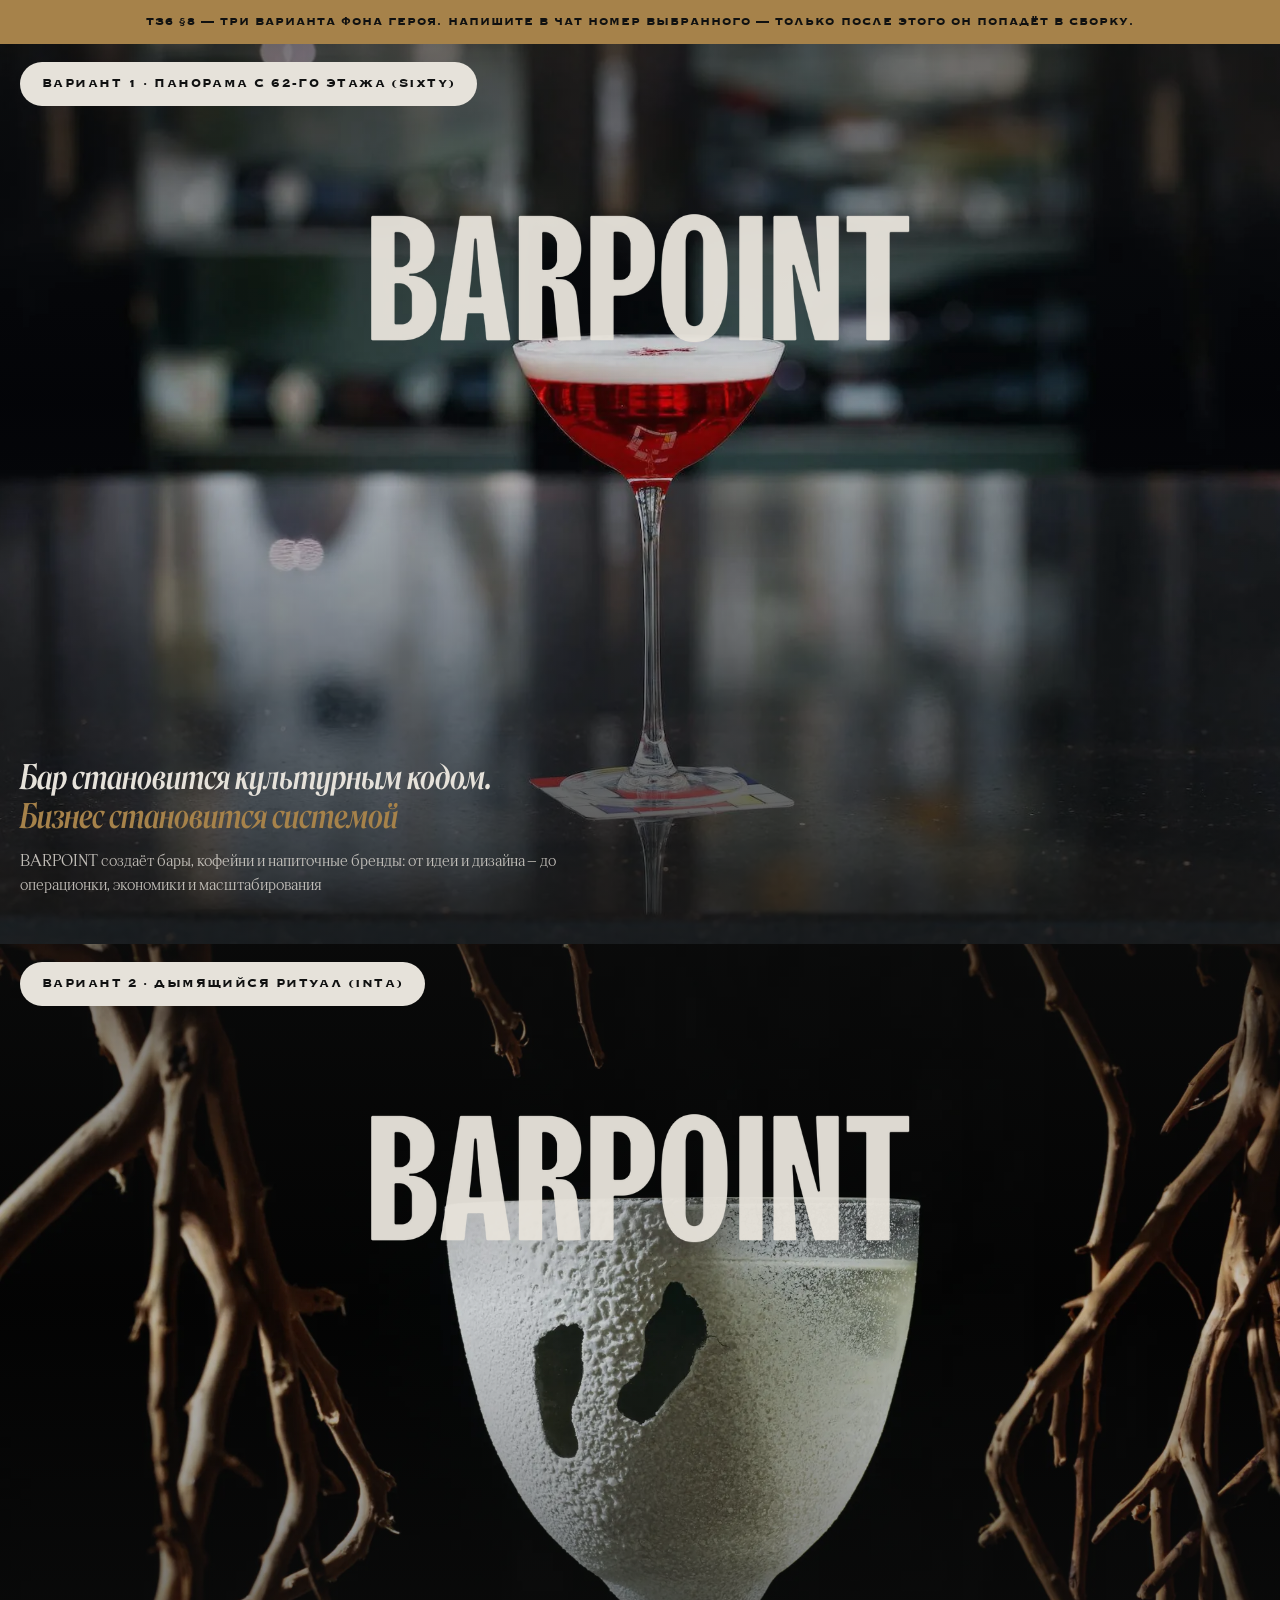
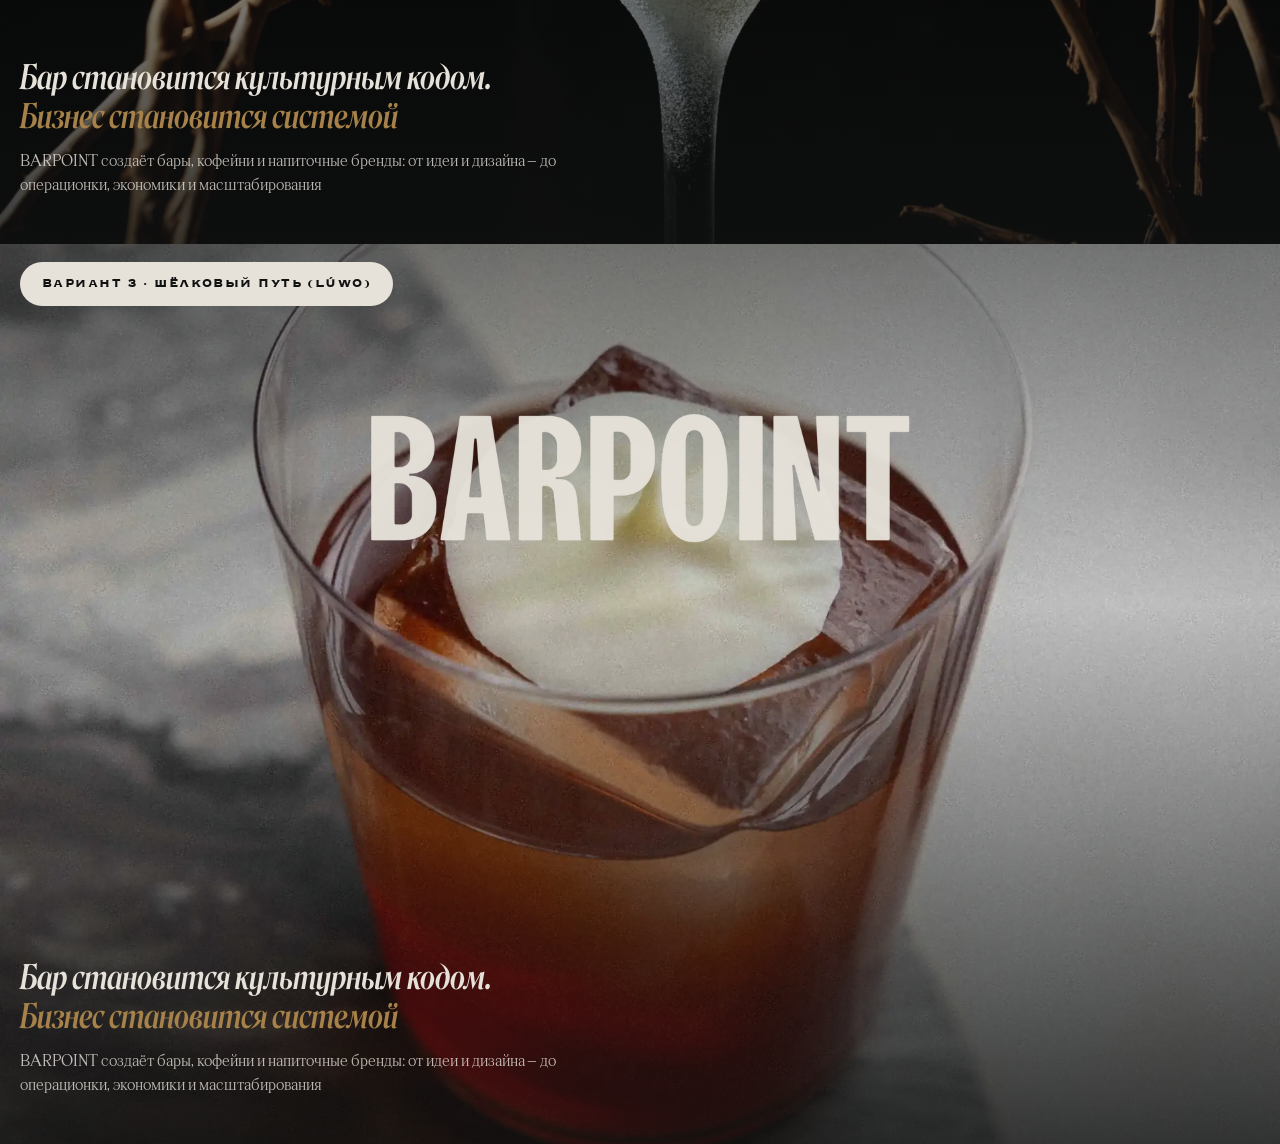
==== commit 7fc5d366: "Новая палитра: charcoal, cream и три акцента вместо прежних цветов Заказчик прислал набор из пяти цв" ====
--- a/hero-variants.html
+++ b/hero-variants.html
@@ -26,7 +26,10 @@
     .hv__media img { width: 100%; height: 100%; object-fit: cover; }
     .hv__media::after {
       content: ""; position: absolute; inset: 0;
-      background: linear-gradient(180deg, rgba(11,10,8,.55) 0%, rgba(11,10,8,.15) 40%, rgba(11,10,8,.82) 100%);
+      background: linear-gradient(180deg,
+        color-mix(in srgb, var(--bp-charcoal) 55%, transparent) 0%,
+        color-mix(in srgb, var(--bp-charcoal) 15%, transparent) 40%,
+        color-mix(in srgb, var(--bp-charcoal) 82%, transparent) 100%);
     }
     .hv__tag {
       position: absolute; top: 18px; left: var(--gutter); z-index: 3;
@@ -39,7 +42,7 @@
     .hv__content { position: relative; z-index: 2; padding: 0 var(--gutter) var(--s-6); max-width: var(--container); margin-inline: auto; width: 100%; }
     .hv__title { font-family: var(--font-serif); font-weight: 600; font-size: clamp(1.3rem, 2.6vw, 2.2rem); line-height: 1.15; max-width: 16em; }
     .hv__title em { font-style: italic; color: var(--bp-amber); }
-    .hv__sub { margin-top: 12px; max-width: 36em; color: rgba(242,239,231,.82); font-size: .95rem; }
+    .hv__sub { margin-top: 12px; max-width: 36em; color: color-mix(in srgb, var(--bp-cream) 82%, transparent); font-size: .95rem; }
   </style>
 </head>
 <body>
--- a/assets/css/style.css
+++ b/assets/css/style.css
@@ -3,22 +3,71 @@
    Дизайн-токены и структура — строго по ТЗ (раздел 4)
    ============================================================ */
 
-/* ---------- 4.1 Цветовая палитра ---------- */
+/* ---------- 4.1 Цветовая палитра ----------
+   ПРАВКА 04.08 — ПОЛНАЯ СМЕНА ПАЛИТРЫ. Заказчик прислал набор из пяти
+   цветов, и других на странице быть не должно:
+
+     Charcoal Black #101111 — фон всего сайта;
+     Soft Cream    #E6E2DA — весь текст на тёмном, светлые поверхности,
+                             карточка формы и главные CTA;
+     Emerald Green #154230 ┐
+     Deep Burgundy #5D1E21 ├ акценты: панели услуг, карточки сценариев,
+     Antique Gold  #A6824A ┘ иконки, обводки, мелкие знаки.
+
+   ПРАВИЛО ФАЙЛА: любой цвет в CSS — это одна из пяти переменных ниже.
+   Полутона (тени, пунктиры, приглушённый текст) набираются ТОЛЬКО
+   прозрачностью этих же пяти через color-mix (…, transparent); новых
+   значений не заводить, в том числе подмешкой одного цвета к другому —
+   она даёт шестой сплошной тон.
+
+   ПРОВЕРЕНО 04.08 двумя проходами:
+   1) по исходнику — во всём CSSOM (fonts.css + style.css, 524 правила)
+      ровно пять цветовых литералов, ни одного rgb()/hsl();
+   2) по ВЫЧИСЛЕННЫМ стилям — обход каждого элемента и псевдоэлемента с
+      разбором color / background / border / outline / box-shadow /
+      text-shadow / fill / stroke, на 1440×900, 1280×720 и 375×812, во
+      всех состояниях: прокрутка от начала до конца с шагом 300px,
+      открытый разворот кейса, мобильное меню, светлые «чернила» шапки,
+      ошибки формы, экран благодарности, раскрытый FAQ. Найдено пять
+      значений, посторонних — ноль.
+   Одноцветная графика (знаки заведений -light.png, подписи, фавиконка,
+   apple-touch-icon) перекрашена под палитру отдельно, скриптом: она
+   несла старые #EAE4D8 / #F2EFE7 / #0B0A08 запечёнными в пиксели.
+   Фотографии, разумеется, не трогали.
+
+   Прежняя палитра (графит #1B1916, беж #E8DCC2, янтарь #C6963C,
+   тёмный янтарь #7A561B, бордо #2B0E12, страница #100b06, графитовый
+   текст #6E6A63/#17140F, молочный #EAE4D8) удалена целиком. */
 :root {
-  /* ТЗ11 §2: «супер-чёрный» → глубокий тёплый графит (барная лаунж-эстетика);
-     off-white чуть приглушён, чтобы мягче стыковаться с тёмным (меньше «звенит»).
-     Откат: --bp-black #0B0A08, --bp-off-white #F2EFE7. */
-  --bp-black: #1B1916;
-  --bp-ivory: #E8DCC2; /* притемнён по правке заказчика 17.07 (был #F6F2E9); тёплый беж гармонирует с графитом */
-  --bp-amber: #C6963C;
-  /* тёмный янтарь для мелкого текста на светлом фоне — WCAG 4.5:1 (ТЗ 9.3).
-     ТЗ11 §2.3: углублён #8C6420 → #7A561B, т.к. притемнённый ivory снизил
-     контраст до 3.9; теперь 4.87:1 на ivory, 5.67:1 на кремовой карточке кейса */
-  --bp-amber-text: #7A561B;
-  --bp-burgundy: #2B0E12;
-  --bp-graphite: #6E6A63;
-  --bp-dark-text: #17140F;
-  --bp-off-white: #EAE4D8;
+  --bp-charcoal: #101111;
+  --bp-cream:    #E6E2DA;
+  --bp-green:    #154230;
+  --bp-wine:     #5D1E21;
+  --bp-gold:     #A6824A;
+
+  /* Прежние имена оставлены ПСЕВДОНИМАМИ новых: на них завязано под сотню
+     правил по всему файлу, и переименование ради переименования дало бы
+     диф, в котором не видно смысловых изменений. Каждое имя ниже — это
+     роль, а не оттенок, и роли сохранились.
+     --bp-black / --bp-page — обе роли («тёмная плашка» и «фон страницы»)
+     схлопнулись в charcoal: фон один на всю страницу.
+     --bp-ivory — светлая поверхность; отдельного бежевого больше нет.
+     --bp-amber-text — акцент для МЕЛКОГО текста на светлом. Золото для
+     этой роли не годится: #A6824A на креме даёт 2.75:1 при норме 4.5
+     (замер), бордо — 9.7:1. Поэтому здесь вино, а не золото. */
+  --bp-page: var(--bp-charcoal);
+  --bp-black: var(--bp-charcoal);
+  --bp-dark-text: var(--bp-charcoal);
+  --bp-off-white: var(--bp-cream);
+  --bp-ivory: var(--bp-cream);
+  --bp-amber: var(--bp-gold);
+  --bp-burgundy: var(--bp-wine);
+  --bp-amber-text: var(--bp-wine);
+  /* приглушённый тёмный текст на светлом (бывший графит #6E6A63) — тот же
+     charcoal, просто тише. Именно ПРОЗРАЧНОСТЬЮ, а не подмешкой крема:
+     подмешка дала бы шестой сплошной цвет, а полупрозрачный charcoal на
+     кремовой подложке выглядит так же и палитру не расширяет. */
+  --bp-graphite: color-mix(in srgb, var(--bp-charcoal) 62%, transparent);
 
   /* 4.2 Типографика — правка заказчика 26.07: три роли —
      - заголовки/крупные тексты: Roslindale Cyrillic Display Condensed
@@ -36,7 +85,7 @@
 
   /* 4.5 Сетка и отступы (шкала 8px) */
   --s-1: 8px;  --s-2: 16px; --s-3: 24px; --s-4: 32px;
-  --s-6: 48px; --s-8: 64px; --s-12: 96px; --s-16: 128px;
+  --s-6: 48px; --s-8: 64px; --s-10: 80px; --s-12: 96px; --s-16: 128px;
   /* Правка 29.07: сайт идёт ВО ВСЮ ШИРИНУ экрана (референс buckssauce.com).
      Раньше контейнер был 1360px с полями 24/48px — на широких мониторах
      это давало большие пустые поля слева и справа. Теперь контейнер
@@ -98,8 +147,8 @@
   font-family: var(--font-text);
   font-size: 17px;
   line-height: 1.6;
-  color: var(--bp-dark-text);
-  background: var(--bp-black);
+  color: var(--bp-off-white);
+  background: var(--bp-page);
   /* ТЗ5 §5: цвет фона живёт на body и перетекает по скроллу (как у PINEA).
      Правка 30.07: CSS-переход СНЯТ. Раньше цвет переключался скачком, а
      этот переход растягивал скачок во времени — он шёл сам по себе, не
@@ -133,48 +182,55 @@
   padding-inline: var(--gutter);
 }
 
-.section { padding-block: var(--s-12); }
-@media (min-width: 1024px) { .section { padding-block: var(--s-16); } }
-.section--ivory { background: var(--bp-ivory); color: var(--bp-dark-text); }
-.section--black { background: var(--bp-black); color: var(--bp-off-white); }
-.section--burgundy { background: var(--bp-burgundy); color: var(--bp-off-white); }
+/* ---------- Вертикальный ритм секций (правка 03.08) ----------
+   Расстояние между секциями = два паддинга подряд, собственных полей у
+   секций нет. Числа сняты с референса buckssauce.com (1440×900): там
+   стыки идут margin-top’ами 120 / 152 / 160 и 160px при нулевом низе,
+   то есть 160px между блоками — верхняя граница его шкалы. Берём её же:
+   80px сверху и снизу.
+   Было 96/128 плюс пустая проставка .seam (234px на экране 900) — 490px
+   между блоками, больше половины экрана пустоты. Проставка существовала
+   ради перетекания фона (см. ниже), которого больше нет.
+   Мобильная ступень — 64 (128 между блоками): у референса стыки на узком
+   экране идут от 60 до 152px, это середина его же вилки.
+   Ступеней ровно две, как и у референса (его порог — lg, 1024): дробить
+   мельче незачем, 80px читаются одинаково и на планшете, и на мониторе.
+
+   Проверка «на экране только один блок» (1440×900, шапка 72px): самая
+   короткая секция — «Три сценария», 767px чернил; окно прокрутки, где она
+   на экране целиком и соседей не видно, — 60px. Упирается оно в высоту
+   самой секции (900 − 72 − 767 = 61), а не в стыки: увеличение отступов
+   его уже не расширит. То же на 1920×1080 и 1024×768.
+   Самое узкое место — планшет 768×1024: «Кейсы» встают одни в притык,
+   с запасом ровно в 1px (от низа чернил услуг до верха чернил команды
+   953px при свободном экране 952). Это замер, а не гарантия: подрастёт
+   лента кейсов на строку — и верхняя кромка фотографии «Команды» начнёт
+   заглядывать в кадр. Лечится там же, отступом .section на ≥600. */
+.section { padding-block: var(--s-8); }
+@media (min-width: 600px) { .section { padding-block: var(--s-10); } }
+/* Правка 03.08: секции больше не носят собственный цвет — фон один на
+   всю страницу (--bp-page). Модификаторы остались только ради тех
+   правил, что на них завязаны (лиды, обводки, контурные заголовки). */
+.section--ivory,
+.section--black,
+.section--burgundy { background: var(--bp-page); color: var(--bp-off-white); }
 
 /* Тонкая линия-разделитель (4.6) */
 .rule { border: 0; border-top: 1px solid var(--bp-amber); opacity: .6; }
 
-/* ---------- Тихие зоны стыков (правка 30.07) ----------
-   Сам переход цвета делает JS: фон body интерполируется вместе со
-   скроллом (см. «ПЛАВНОЕ ПЕРЕТЕКАНИЕ ФОНА» в main.js). Здесь — только
-   пустая проставка между секциями: она даёт перетеканию воздух, чтобы
-   цвет менялся не поверх плотного содержимого.
-   Проставка ПРОЗРАЧНА — сквозь неё виден тот самый переливающийся body.
-   Первая версия правки заливала её готовым градиентом; от этого
-   отказались: полоса проезжала мимо, а сам фон оставался ступенькой. */
-.seam { height: clamp(140px, 26vh, 340px); }
-/* Правка 31.07 (вторая): секция кейсов залита СПЛОШНЫМ ivory, иначе
-   рампа фона к бордовой «Команде» начинается, пока карточки ещё на
-   экране, и пачкает их подложку. Чтобы сплошная заливка не давала
-   резкой горизонтальной кромки, растворение вынесено в тихие зоны по
-   обе стороны секции: сверху проставка проявляется в ivory, снизу —
-   растворяется обратно в переливающийся фон body. Стопы разложены по
-   S-кривой: у линейного градиента излом наклона на концах читается
-   глазом как полоса Маха — та самая «резкая тёмная граница».
-   Откат: снять классы seam--ivory-in / seam--ivory-out в index.html
-   и правило .bgflow #cases ниже. */
-/* Правка 31.07 (третья): градиентные проставки .seam--ivory-in/out и
-   сплошная заливка #cases УДАЛЕНЫ. Заказчик: переход «бары → кейсы»
-   должен быть ТОЧНО таким же, как «три сценария → кофе». А там нет
-   никакой пространственной подкраски: обе секции прозрачны, весь экран —
-   один ровный цвет body, который переливается вместе со скроллом. Любой
-   градиент на проставке даёт другую картинку, как бы мягко он ни был
-   разложен. Поэтому кейсы снова прозрачны, а «грязная» подложка под
-   карточками решалась ГЕОМЕТРИЕЙ — удлинённой проставкой .seam--long.
-   Откат: см. ревизию 52 в памяти проекта. */
-/* Правка 31.07 (четвёртая): .seam--long (max(600px, 88vh)) УДАЛЕНА —
-   заказчик: расстояние «кейсы → команда» слишком большое. Стык вернулся
-   к общей длине .seam, а значит и рампа фона считается по той же
-   геометрии, что и на всех остальных стыках: плавность прежняя.
-   Откат: вернуть правило .seam--long и класс в index.html. */
+/* ---------- Тихие зоны стыков .seam — УДАЛЕНЫ (правка 03.08) ----------
+   Проставка `.seam { height: clamp(140px, 26vh, 340px) }` стояла на трёх
+   стыках: «Три сценария → Услуги», «Услуги → Кейсы», «Кейсы → Команда».
+   Она была пустой и прозрачной и существовала ровно ради одного: дать
+   воздух ПЕРЕТЕКАНИЮ ФОНА (см. одноимённый блок в main.js) — цвет body
+   менялся от секции к секции, и менять его поверх плотного содержимого
+   было нельзя. С правки 03.08 фон на всей странице один (--bp-page, все
+   data-bg = #101111), перетекать нечему, а 234 лишних пикселя на экране
+   900px остались. Отсюда и жалоба заказчика на «большие промежутки».
+   Ритм стыков теперь целиком на паддингах .section — см. выше.
+   Откат: вернуть правило и три <div class="seam"> в index.html.
+   Историю градиентных вариантов (.seam--ivory-in/out, .seam--long) см.
+   в ревизии 52 памяти проекта — все они сняты ещё 31.07. */
 
 /* ---------- Типографика ---------- */
 /* Serif — смысл/история; grotesk-слой — служебные надписи (4.2, ТЗ3 §1) */
@@ -204,7 +260,8 @@
   font-size: .74rem; font-weight: 600;
   letter-spacing: .16em; text-transform: uppercase;
 }
-.lead { font-size: 1.1rem; color: var(--bp-graphite); max-width: 46em; }
+/* фон везде тёмный, поэтому лид светлый по умолчанию (правка 03.08) */
+.lead { font-size: 1.1rem; color: color-mix(in srgb, var(--bp-off-white) 72%, transparent); max-width: 46em; }
 .section--black .lead, .section--burgundy .lead { color: color-mix(in srgb, var(--bp-off-white) 72%, transparent); }
 
 .sec-head { margin-bottom: var(--s-6); }
@@ -224,8 +281,13 @@
   border-radius: 2px;
   transition: background-color .25s var(--ease), color .25s var(--ease), border-color .25s var(--ease), transform .25s var(--ease);
 }
-.btn--primary { background: var(--bp-amber); color: var(--bp-black); }
-.btn--primary:hover { background: #D9AC55; transform: translateY(-1px); }
+/* ПРАВКА 04.08: главная кнопка — КРЕМОВАЯ (просьба заказчика: «для CTA
+   используй soft cream»). Была золотая. Наведение уводит её в золото —
+   акцент никуда не делся, он стал реакцией; тот же приём, что у
+   .btn--send. Прежние подсветки #D9AC55 / #DDB25E были осветлённым
+   янтарём и в новой палитре лишние. */
+.btn--primary { background: var(--bp-cream); color: var(--bp-charcoal); }
+.btn--primary:hover { background: var(--bp-gold); transform: translateY(-1px); }
 .btn--ghost { border: 1px solid var(--bp-off-white); color: var(--bp-off-white); }
 .btn--ghost:hover { border-color: var(--bp-amber); color: var(--bp-amber); }
 .btn--ghost-dark { border: 1px solid var(--bp-dark-text); color: var(--bp-dark-text); }
@@ -245,14 +307,14 @@
   background: var(--bp-black); color: var(--bp-off-white);
   border-radius: 12px;
   font-size: 1.06rem; font-weight: 700; letter-spacing: .14em;
-  box-shadow: 0 10px 24px rgba(27,25,22,.22);
+  box-shadow: 0 10px 24px color-mix(in srgb, var(--bp-charcoal) 22%, transparent);
   transition: background-color .25s var(--ease), color .25s var(--ease),
               transform .25s var(--ease), box-shadow .25s var(--ease);
 }
 .btn--send:hover {
   background: var(--bp-amber); color: var(--bp-black);
   transform: translateY(-2px);
-  box-shadow: 0 16px 34px rgba(27,25,22,.3);
+  box-shadow: 0 16px 34px color-mix(in srgb, var(--bp-charcoal) 30%, transparent);
 }
 @media (max-width: 480px) {
   .btn--send { min-height: 58px; padding: 15px 20px; font-size: .95rem; letter-spacing: .1em; }
@@ -282,6 +344,20 @@
    оказаться на разном фоне и получить разный цвет. */
 .header .is-on-light {
   --hdr-ink: var(--bp-dark-text);
+}
+/* ГРАБЛИ (правка 04.08). Кнопка «Обсудить проект» стала кремовой, а под
+   шапкой проезжают кремовые поверхности — лента кейсов и карточка формы.
+   Замер: на прокрутке 7680 фон под кнопкой ровно #E6E2DA, контраст 1:1,
+   кнопка пропадала целиком. Прежней янтарной заливке это не грозило, она
+   читалась на чём угодно. Лечится тем же механизмом «чернил», что и
+   остальная шапка: в разметке у кнопки появился data-ink, а здесь —
+   переворот заливки. Правило стоит ВЫШЕ ховера из блока ≥768: у обоих
+   специфичность 0-2-0, и при наведении должен побеждать более поздний.
+   После правки прогон по всей странице с шагом 100px: худший контраст
+   заливки кнопки к тому, что под ней, — 5.33:1 (тёмная кнопка над
+   золотой панелью услуг), надписи к своей заливке — 14.64:1. */
+.header__cta.is-on-light {
+  background: var(--bp-charcoal); color: var(--bp-cream);
 }
 /* Правка 31.07 (пятая): ГАЛО УБРАНО ВЕЗДЕ — переменная --hdr-halo и все
    её потребители (text-shadow у пунктов, drop-shadow у знака и бургера,
@@ -401,14 +477,16 @@
   }
   .header__cta::after {
     content: ""; position: absolute; inset: -40% -60%;
-    background: linear-gradient(100deg, transparent 42%, rgba(255,255,255,.5) 50%, transparent 58%);
+    /* блик по кнопке: кнопка стала кремовой, и белая полоса на ней не
+       видна вовсе — блик переведён в золото (правка 04.08) */
+    background: linear-gradient(100deg, transparent 42%, color-mix(in srgb, var(--bp-gold) 55%, transparent) 50%, transparent 58%);
     transform: translateX(-120%);
     transition: transform .7s var(--ease);
     pointer-events: none;
   }
   .header__cta:hover, .header__cta:focus-visible {
     transform: scale(1.05);
-    background: #DDB25E;
+    background: var(--bp-gold);
   }
   .header__cta:hover::after, .header__cta:focus-visible::after { transform: translateX(120%); }
 }
@@ -446,7 +524,7 @@
   text-transform: uppercase; letter-spacing: .06em;
   color: var(--bp-off-white);
   text-decoration: none; padding: 10px 0;
-  border-bottom: 1px solid rgba(198,150,60,.25);
+  border-bottom: 1px solid color-mix(in srgb, var(--bp-gold) 25%, transparent);
 }
 .mnav a.btn {
   margin-top: var(--s-4);
@@ -477,9 +555,17 @@
    читаются безусловно */
 .hero__media::after {
   content: ""; position: absolute; inset: 0;
+  /* правка 04.08: затемнение набрано фоновым charcoal, а не прежним графитом */
   background:
-    linear-gradient(90deg, rgba(27,25,22,.72) 0%, rgba(27,25,22,.28) 48%, rgba(27,25,22,.05) 72%, transparent 100%),
-    linear-gradient(180deg, rgba(27,25,22,.62) 0%, rgba(27,25,22,.30) 36%, rgba(27,25,22,.92) 100%);
+    linear-gradient(90deg,
+      color-mix(in srgb, var(--bp-charcoal) 72%, transparent) 0%,
+      color-mix(in srgb, var(--bp-charcoal) 28%, transparent) 48%,
+      color-mix(in srgb, var(--bp-charcoal) 5%, transparent) 72%,
+      transparent 100%),
+    linear-gradient(180deg,
+      color-mix(in srgb, var(--bp-charcoal) 62%, transparent) 0%,
+      color-mix(in srgb, var(--bp-charcoal) 30%, transparent) 36%,
+      color-mix(in srgb, var(--bp-charcoal) 92%, transparent) 100%);
 }
 /* ТЗ15 §4.2: трастлайн удалён — кнопки не должны липнуть к нижней кромке,
    отступ снизу ≥ 8vh */
@@ -503,7 +589,7 @@
   font-size: clamp(1.25rem, calc(1.95 * var(--vw-step)), 2rem);
   line-height: 1.5; letter-spacing: .12em;
   text-transform: uppercase;
-  text-shadow: 0 2px 24px rgba(27,25,22,.6);
+  text-shadow: 0 2px 24px color-mix(in srgb, var(--bp-charcoal) 60%, transparent);
 }
 /* На узком экране в строку влезает ~21 знак — это длина самих неразрывных
    групп, и они начинают рвать текст на огрызки («ЗАКРЫВАЯ», «ПОЛНЫЙ ЦИКЛ:»
@@ -531,14 +617,15 @@
    оптической высоте.
    ============================================================ */
 .trust {
-  background: var(--bp-ivory); color: var(--bp-dark-text);
+  /* правка 03.08: полоса потеряла свой беж — фон общий, знаки светлые */
+  background: transparent; color: var(--bp-off-white);
   /* правка 30.07: полоса дважды понижена — сперва срезаны поля
      (172 → 124px), затем ещё на ~17% вместе с самими знаками
      (124 → ~104px): поля 24 → 20px, базовый кегль --mq 40 → 33.6px. */
   padding-block: clamp(12px, 1.6vw, 20px);
   overflow: hidden;
-  border-top: 1px solid color-mix(in srgb, var(--bp-dark-text) 16%, transparent);
-  border-bottom: 1px solid color-mix(in srgb, var(--bp-dark-text) 16%, transparent);
+  border-top: 1px solid color-mix(in srgb, var(--bp-off-white) 18%, transparent);
+  border-bottom: 1px solid color-mix(in srgb, var(--bp-off-white) 18%, transparent);
   /* базовый кегль полосы — от него считаются все начертания и логотипы */
   --mq: clamp(1.2rem, calc(2.55 * var(--vw-step)), 2.1rem);
 }
@@ -564,7 +651,7 @@
   white-space: nowrap;
   display: flex; align-items: center;
   gap: clamp(var(--s-3), 2.6vw, var(--s-6));
-  color: var(--bp-dark-text);
+  color: var(--bp-off-white);
 }
 /* разделитель — маленький амберовый ромб вместо точки */
 .marquee__item::after {
@@ -597,7 +684,7 @@
 .mq__tsum {
   margin-top: .3em;
   font-size: calc(var(--mq) * .44); letter-spacing: .42em; text-indent: .42em;
-  color: color-mix(in srgb, var(--bp-dark-text) 72%, transparent);
+  color: color-mix(in srgb, var(--bp-off-white) 72%, transparent);
 }
 
 /* ---------- знаки, извлечённые из презентации ----------
@@ -617,331 +704,347 @@
    «Три сценария» (id=about) занял место PAS сразу после трастстрипа */
 
 /* ============================================================
-   6.5 Услуги — два блока-слайдера с вертикальной полоской.
-   Референс механики: bonito-flakes-for-pets.com. Полоска = тонкая
-   линия + кружки: активный крупнее и залит, пройденные закрашены,
-   будущие контурные; поверх базовой линии растёт линия-прогресс.
-   Полоска у кофе справа, у бара слева; живёт только внутри своего
-   блока и появляется/исчезает вместе с ним.
-   JS не анимирует — считает активный слайд и переставляет классы.
+   6.5 Услуги — СТОПКА карточек «тёмная часть ↔ цветная панель».
+   Референс: buckssauce.com/wholesale, блок who / what / why; разобран
+   по чанку 600d175e16e55ce6.js (модуль 83386) и обмерен живьём.
+
+   ГЛАВНОЕ: это не колонка карточек, а стопка. Контейнер [data-wcards]
+   ровно в один экран (height:100vh, min-height:880px), ряды из него
+   вываливаются наружу и по скрабу запиненной секции наезжают друг на
+   друга — см. main.js. Отсюда два обязательных требования к ряду:
+   он НЕПРОЗРАЧЕН (иначе сквозь него виден предыдущий) и стоит в
+   position:relative — порядок наложения тогда равен порядку в DOM,
+   и каждый следующий ряд закрывает все предыдущие.
+
+   ЧИСЛА СНЯТЫ С РЕФЕРЕНСА ЖИВЬЁМ (1440×900, getComputedStyle):
+     ряд      2 равные колонки, gap 10px, поля 10px сверху и снизу,
+              разделитель — dashed 1px, 30% от цвета текста;
+     панель   padding 40, gap 40, радиус 10, min-height 480,
+              содержимое разнесено по краям (space-between);
+     заголовок 80px, интерлиньяж 1.0, трекинг −0.02em, капс;
+     слово    180px, интерлиньяж 1.0, трекинг −0.02em, наклон ±3°;
+     пункт    18px / 27px, иконка и текст в 20px друг от друга,
+              поля по 5px, галочка 16×16 с отступом 4px сверху.
+   На экранах ниже 720px у референса своя ступень (класс sh:, реально
+   «(min-width:64rem) and (max-height:719px)»): поля ряда 8, панель
+   28/24, min-height 400, заголовок 60, пункт 16/4. Перенесена дословно.
+
+   Цвет панели идёт по кругу янтарь → айвори → вино, как index%3.
+   Появление карточки — общей лентой (playCard в reveal.js).
    ============================================================ */
-.prs {
-  --prs-nav-w: 40px;
-  --prs-dot: 13px;
-  --prs-dot-active: 21px;
-  --prs-step: 52px;          /* шаг между точками, как в референсе */
-  /* --prs-bg — фон блока: им же заливаются кружки полоски, чтобы линия
-     не просвечивала сквозь них; --prs-accent — цвет акцентов, свой для
-     светлой и тёмной темы (на светлом амбер #C6963C не проходит по
-     контрасту, поэтому там тёмный янтарь #7A561B). */
-  position: relative;
-  overflow: clip;
-  isolation: isolate;
-}
-/* Правка 29.07: кофейный блок — СВЕТЛЫЙ на всех слайдах, барный — тёмный.
-   Кофейный красит себя САМ: у него снят data-bg, поэтому правило
-   .bgflow section[data-bg] { background: transparent } его не задевает
-   и фон одинаков на всей длине блока, включая вход и выход. */
-/* --prs-stroke — цвет фона СОСЕДНЕГО блока: им обводится контурный
-   заголовок (см. .prs__manifest) */
-.prs--coffee {
-  --prs-bg: var(--bp-ivory);
-  --prs-stroke: var(--bp-black);
-  --prs-accent: var(--bp-amber-text);
-  --prs-ink: var(--bp-dark-text);
-  background: var(--bp-ivory); color: var(--bp-dark-text);
-}
-.prs--bar {
-  --prs-bg: var(--bp-black);
-  --prs-stroke: var(--bp-ivory);
-  --prs-accent: var(--bp-amber);
-  --prs-ink: var(--bp-off-white);
-  background: var(--bp-black); color: var(--bp-off-white);
-}
-
-/* Правка 30.07: строки-eyebrow («Услуги · Кофе», «Услуги · Бар») удалены
-   из разметки. Манифест — крупная надпись по центру, ПРЯМЫМ Roslindale
-   (курсив снят), в одну строку; кегль в настоящих vw, как у «ТРИ СЦЕНАРИЯ
-   РАБОТЫ» — строка держит постоянную долю ширины экрана.
-   Откат: font-family var(--font-serif), font-size 4 × --vw-step, без
-   text-align/white-space. */
-/* Правка 31.07: заголовок контурный — только тонкий штрих цветом фона
-   СОСЕДНЕГО блока (у кофейного графит, у барного беж).
-   Правка 31.07 (вторая): заливка стала ПРОЗРАЧНОЙ вместо «цвета своего
-   фона». Разница видна во время перетекания фона: сквозь буквы
-   просвечивает сам переливающийся фон, а не зафиксированный цвет блока.
-   Штрих сильно тоньше — .05em → .014em (волосяная линия), кегль +5%.
-   ВАЖНО: заливки нет вообще, поэтому без обводки текст был бы невидим —
-   на движках без -webkit-text-stroke возвращаем обычный цвет через
-   @supports ниже. */
-.prs__manifest {
-  margin-top: 0;
-  text-align: center;
+.wcards {
+  /* ПРАВКА 04.08: панели идут ровно тремя акцентами новой палитры —
+     золото → изумруд → вино. Добавочный тон --wc-wine #7A2B2E удалён:
+     он существовал потому, что прежнее бордо #2B0E12 было почти чёрным
+     и панелью не читалось; Deep Burgundy #5D1E21 читается сам. */
+  /* Полоска, на которую встаёт очередной ряд стопки, — та же величина,
+     что у референса (64px). Используется и в CSS, и в main.js. */
+  --wc-top: 64px;
+  /* Галочка — маска, а не <svg> в разметке: красится currentColor и на
+     светлой панели, и на винной, а список остаётся чистым текстом.
+     Штрих тонкий (1.7): у референса галочка лёгкая, жирная «птица»
+     спорит с жирным зачином пункта. */
+  --wc-tick: url("data:image/svg+xml,%3Csvg xmlns='http://www.w3.org/2000/svg' viewBox='0 0 16 16'%3E%3Cpath d='M2.6 8.7l3.7 3.7L13.4 3.9' fill='none' stroke='%23000' stroke-width='1.7' stroke-linecap='round' stroke-linejoin='round'/%3E%3C/svg%3E");
+}
+.wcards-head { text-align: center; }
+/* Заголовок секции — тот же приём, что у «НАШИ ПРОЕКТЫ» (6.8): прямой
+   Roslindale капсом по центру. */
+.wcards-head .h2 {
+  max-width: none;
   font-family: "Roslindale Display Condensed", "Times New Roman", serif;
   font-style: normal; font-weight: 700;
-  font-size: clamp(2.48rem, 10.2vw, 14.2rem);
-  line-height: .96; letter-spacing: .01em;
+  font-size: clamp(2.5rem, calc(6 * var(--vw-step)), 5.4rem);
+  line-height: 1.04; letter-spacing: .012em;
   text-transform: uppercase;
-  white-space: nowrap;
-  color: transparent;
-  /* нижний предел: на мобильном доля от кегля даёт полпикселя — волосок
-     рассыпается на неретиновых экранах. Правка 31.07: штрих наращивали
-     дважды — .014 → .0165em (+18%) → .0248em (ещё +50%), предел
-     1 → 1.2 → 1.8px. */
-  -webkit-text-stroke-color: var(--prs-stroke);
-  -webkit-text-stroke-width: max(1.8px, .0248em);
-}
-@supports not (-webkit-text-stroke: 1px #000) {
-  .prs__manifest { color: var(--prs-ink); }
-}
-
-/* ---------- полоска-навигация ---------- */
-.prs__nav {
-  position: absolute; top: 50%; transform: translateY(-50%);
-  z-index: 5;
-  width: var(--prs-nav-w);
-  display: flex; flex-direction: column; align-items: center;
-  gap: calc(var(--prs-step) - var(--prs-dot));
-  opacity: 0;                       /* появляется вместе с блоком (JS) */
-  transition: opacity .4s var(--ease);
-}
-.prs.is-live .prs__nav { opacity: 1; }
-.prs[data-prs-side="right"] .prs__nav { right: var(--s-4); }
-.prs[data-prs-side="left"]  .prs__nav { left: var(--s-4); }
-
-/* базовая линия сквозь все точки + линия-прогресс поверх неё */
-.prs__line {
-  position: absolute; top: 6px; bottom: 6px; left: 50%;
-  width: 2px; margin-left: -1px;
-  background: color-mix(in srgb, var(--prs-ink) 26%, transparent);
-}
-.prs__fill {
-  position: absolute; top: 0; left: 0; width: 100%; height: 0;
-  background: var(--prs-accent);
-  transition: height .3s var(--ease);
-}
-
-/* кружки: непрозрачный фон, чтобы линия не просвечивала насквозь */
-.prs__dot {
-  position: relative; z-index: 2;
-  flex: 0 0 auto;
-  width: var(--prs-dot); height: var(--prs-dot);
-  border-radius: 50%;
-  background: var(--prs-bg);
-  border: 2px solid color-mix(in srgb, var(--prs-ink) 42%, transparent);
-  padding: 0; cursor: pointer;
-  transition: width .3s var(--ease), height .3s var(--ease),
-              background-color .3s var(--ease), border-color .3s var(--ease);
-}
-.prs__dot:hover { border-color: var(--prs-accent); }
-/* пройденные — закрашены амбером */
-.prs__dot.is-done { background: var(--prs-accent); border-color: var(--prs-accent); }
-/* активный — крупнее и залит (главный приём референса) */
-.prs__dot.is-current {
-  width: var(--prs-dot-active); height: var(--prs-dot-active);
-  background: var(--prs-accent); border-color: var(--prs-accent);
-  box-shadow: 0 0 0 4px color-mix(in srgb, var(--prs-accent) 22%, transparent);
-}
-
-/* ---------- слайды ---------- */
-.prs__stage { position: relative; }
-.prs__slide {
-  display: grid; gap: var(--s-4);
-  opacity: 0; visibility: hidden;
-  transform: translateY(16px);
-  transition: opacity .45s var(--ease), transform .5s var(--ease), visibility .45s;
-}
-.prs__slide.is-active { opacity: 1; visibility: visible; transform: none; }
-
-/* .prs__num (01/02/…) удалён из разметки по правке 30.07 */
-.prs__title {
-  margin-top: 0;
-  /* курсив снят: тот же прямой Roslindale, что в манифесте и сценариях */
+  color: var(--bp-off-white);
+  -webkit-text-stroke: max(1px, .0135em) currentColor;
+}
+/* Правка 04.08: заголовок обязан стоять В ОДНУ СТРОКУ (просьба клиента).
+   Ступенчатый --vw-step для этого не годится: он постоянен внутри
+   брейкпоинта, а строка обязана ужиматься на каждом пикселе ширины, иначе
+   на 1024–1439 она переламывается. Поэтому здесь — единственное на секцию
+   исключение с настоящим 100vw.
+   ЧИСЛО 19.9 — НЕ НА ГЛАЗ: это отношение ширины набранной строки к кеглю,
+   снятое живьём (1718px при кегле 86.4 → 19.881) для ЭТОЙ фразы в
+   Roslindale Display Condensed капсом с трекингом .012em и обводкой.
+   Меняется текст заголовка — пересчитать отношение, иначе строка либо
+   переломится, либо вылезет за край. Вычет 24px — запас на полосу
+   прокрутки (100vw её включает, ширина контента — нет).
+   nowrap здесь страховка: если кегль всё-таки окажется великоват, лучше
+   лёгкий перелив, чем молчаливый перенос на вторую строку. */
+@media (min-width: 1024px) {
+  .wcards-head .h2 {
+    font-size: min(5.4rem, calc((100vw - 2 * var(--gutter) - 24px) / 19.9));
+    white-space: nowrap;
+  }
+}
+/* Подзаголовок .lead из разметки снят вместе с текстом (04.08); правило
+   удалено, чтобы не висело мёртвым. Откат: max-width 38em, курсив
+   --font-serif, кегль clamp(1.08rem, 1.5 * --vw-step, 1.5rem). */
+
+/* ---------- контейнер стопки ---------- */
+.wcards__stack {
+  position: relative;
+  display: flex; flex-direction: column;
+  padding-inline: var(--gutter);
+  overflow: visible;      /* ряды обязаны вываливаться наружу */
+}
+@media (min-width: 1024px) {
+  /* Рост коробки уточняет main.js через --wc-stack-h на <html>: он равен
+     конечному состоянию стопки. У референса коробка ровно в экран (h-screen)
+     и хвоста под последней карточкой нет — ряд там почти во весь экран.
+     У нас ряд ~500px, и на экран в 900 под ним оставалось 143px пустоты:
+     стык «Услуги → Кейсы» получался 303px против 160 на всех остальных.
+     Переменная, а не инлайновый height, — потому что пин откатывает
+     инлайновые стили коробки на каждом refresh (см. ГРАБЛИ в main.js).
+     min-height отсюда убран вместе с его же сбросом в блоке низких
+     экранов: он перебивал бы height и возвращал коробке лишний рост.
+
+     Запасное значение — auto, а НЕ прежние 100vh. Переменную ставит только
+     ветка стопки, а она не запускается ни при prefers-reduced-motion, ни
+     если GSAP не загрузился. Коробка в экран без своего таймлайна — это
+     семь рядов общей высотой 3600px, вываленных (overflow: visible) поверх
+     блока кейсов. При auto ряды просто идут обычной колонкой — ровно то,
+     что видит мобайл. */
+  .wcards__stack {
+    height: var(--wc-stack-h, auto);
+    /* Правка 04.08: поля ряда 10px, а не --gutter (20). Ровно p-container
+       референса: у него ряд шириной «окно минус 20», у нас был «минус 40».
+       На 1512 это 1477 против 1457 — колонка 733.5 вместо 723.5. */
+    padding-inline: 10px;
+  }
+}
+
+/* ---------- ряд ---------- */
+.wcard {
+  /* position + непрозрачный фон — механика стопки, см. шапку раздела */
+  position: relative;
+  background: var(--bp-page);
+  display: grid;
+  gap: 10px;
+  padding-block: 10px;
+  border-bottom: 1px dashed color-mix(in srgb, var(--bp-cream) 30%, transparent);
+}
+.wcard:first-child { border-top: 1px dashed color-mix(in srgb, var(--bp-cream) 30%, transparent); }
+@media (min-width: 1024px) {
+  /* ГРАБЛИ: именно minmax(0,1fr), а не 1fr. У 1fr нижняя граница —
+     min-content, и одно длинное слово тёмной части крупным кеглем
+     раздувало свою колонку, отбирая ширину у панели: ряд переставал
+     делиться пополам и выпадал из общего ритма. */
+  .wcard { grid-template-columns: minmax(0, 1fr) minmax(0, 1fr); align-items: stretch; }
+  /* чередование сторон: у нечётных карточек тёмная часть уходит вправо */
+  .wcard--flip .wcard__aside { order: 2; }
+  .wcard { will-change: transform; }
+}
+
+/* ---------- тёмная часть ---------- */
+.wcard__aside {
+  display: flex; align-items: center; justify-content: center;
+  text-align: center;
+}
+@media (max-width: 1023.98px) { .wcard__aside { padding: var(--s-3) 0; } }
+
+/* Крупная надпись тёмной части. Наклон ±3° — конечное состояние твина
+   (см. playCard); здесь он же прописан в CSS как состояние без JS. */
+.wcard__q {
+  margin: 0; /* у --word это <p>: заголовком служит .wcard__title в панели */
   font-family: "Roslindale Display Condensed", "Times New Roman", serif;
   font-style: normal; font-weight: 700;
-  font-size: clamp(1.9rem, calc(3.6 * var(--vw-step)), 3.2rem); line-height: 1.04;
   text-transform: uppercase;
-}
-.prs__lead {
-  margin-top: var(--s-3);
-  font-family: var(--font-text); font-size: clamp(1rem, calc(1.25 * var(--vw-step)), 1.2rem);
-  line-height: 1.5; max-width: 30em;
-  color: color-mix(in srgb, var(--prs-ink) 84%, transparent);
-}
-/* ---------- наполнение слайдов (структуры из презентации) ----------
-   Правка 30.07: цифры-счётчики убраны, их место занял янтарный ромб —
-   тот же знак, что разделяет проекты в бежевой полосе, так список
-   держит фирменный ритм и без нумерации. Кегль поднят (+16%), строки
-   разрежены — набор стал заметно читаемее. */
-.prs__list { margin-top: var(--s-4); display: grid; gap: 0; }
-.prs__list li {
-  display: grid; grid-template-columns: 7px minmax(0, 1fr); gap: 14px;
-  align-items: start;
-  padding: 12px 0;
-  border-bottom: 1px solid color-mix(in srgb, var(--prs-ink) 18%, transparent);
-  font-family: var(--font-grotesk);
-  font-size: clamp(.84rem, calc(1.08 * var(--vw-step)), 1.08rem); font-weight: 700;
-  letter-spacing: .07em; text-transform: uppercase;
-  line-height: 1.3;
-}
-.prs__list li::before {
-  content: ""; width: 7px; height: 7px; margin-top: .5em;
-  background: var(--prs-accent); transform: rotate(45deg);
-}
-
-/* пары «термин — уточнение»: крупный термин слева, пояснение справа */
-.prs__defs { margin-top: var(--s-4); display: grid; }
-.prs__defs > div {
-  display: grid; grid-template-columns: minmax(0, 1fr) minmax(0, .86fr);
-  gap: var(--s-3); align-items: baseline;
-  padding: 15px 0;
-  border-bottom: 1px solid color-mix(in srgb, var(--prs-ink) 18%, transparent);
-}
-.prs__defs dt {
-  /* курсив снят вместе с заголовками (правка 30.07) */
+  line-height: 1; letter-spacing: -.02em;
+  color: var(--bp-off-white);
+  transform: rotate(-3deg);
+}
+.wcard--flip .wcard__q { transform: rotate(3deg); }
+/* 180px на 1440 — ровно text-180 референса. Кегль держится ровно до тех
+   пор, пока слово влезает в половину ряда, поэтому слова взяты короткие
+   (4–5 знаков, как “WHY?”). Ступени: 1024 → 146px при колонке 481
+   («ЦИФРЫ» просит 454), 1280 → 179px при колонке 615 (просит 557),
+   1440 → 180px при колонке 688. «СТАНДАРТЫ» в 9 знаков не поместились
+   бы и вдвое мельче — отсюда «НОРМЫ». Проверено замером самого широкого
+   слова на каждой ступени. */
+.wcard__aside--word .wcard__q {
+  font-size: clamp(4rem, calc(11.4 * var(--vw-step)), 180px);
+}
+@media (min-width: 1280px) { .wcard__aside--word .wcard__q { font-size: calc(14 * var(--vw-step)); } }
+@media (min-width: 1440px) { .wcard__aside--word .wcard__q { font-size: 180px; } }
+/* Полный заголовок на тёмной части — своя, куда более мелкая ступень:
+   тут не одно слово, а фраза в несколько строк. */
+.wcard__aside--head .wcard__q {
+  font-size: clamp(2rem, calc(4.6 * var(--vw-step)), 4.6rem);
+  letter-spacing: .01em;
+  /* 9em, а не вся колонка: наклон в 3° раздувает габарит строки, и на
+     полной ширине фраза упиралась в край ряда */
+  max-width: 9em;
+}
+
+/* Кадр в тёмной части заполняет свою половину целиком — так же, как
+   панель заполняет свою: обе половины ряда одной высоты.
+   ГРАБЛИ: кадр вынут из потока (absolute + inset). Высота ряда обязана
+   определяться ТОЛЬКО панелью: у картинки 900×1054 в колонке 687px своя
+   высота — 805px, и ряд раздувало до 826 при соседях в 500–650. */
+.wcard__media {
+  width: 100%; margin: 0;
+  border-radius: 10px; overflow: hidden;
+}
+@media (min-width: 1024px) {
+  .wcard__aside--media { position: relative; }
+  .wcard__aside--media .wcard__media { position: absolute; inset: 0; width: auto; }
+}
+@media (max-width: 1023.98px) { .wcard__media { aspect-ratio: 4 / 3; } }
+.wcard__media img { width: 100%; height: 100%; object-fit: cover; display: block; }
+
+/* ---------- цветная панель ---------- */
+.wcard__panel {
+  display: flex; flex-direction: column;
+  /* ПРАВКА 04.08 (четвёртая): содержимое стоит одной группой ПОСЕРЕДИНЕ.
+     Было space-between — заголовок к верхнему краю, список к нижнему; так
+     у референса. Пока рост панели задавало содержимое, между ними
+     оставалось 100–150px, и это читалось как воздух. После того как рост
+     стал считаться от окна (100vh − 240), дыра выросла до 200–350px — у
+     карточек с четырьмя пунктами панель выглядела наполовину пустой.
+     Уменьшать панель нельзя: её рост — это и есть то, из-за чего карточка
+     занимает экран целиком и следующая не лезет снизу (см. выше).
+     Поэтому свободное место ушло из середины к краям: сверху и снизу
+     поровну, а заголовок со списком стоят вплотную друг к другу через
+     свой gap. Пустота у края читается как поле, пустота в середине — как
+     ошибка вёрстки; места столько же, вид другой.
+     Откат к референсу: justify-content: space-between. */
+  justify-content: center;
+  gap: var(--s-3);
+  padding: var(--s-3);
+  border-radius: 10px;
+  min-height: 440px;
+}
+/* ПРАВКА 04.08 — РОСТ РЯДА. Главная причина жалобы «блок не доходит до
+   центра, а его уже накрывает следующий».
+   У референса ряд 609–663px при экране 900 (замер живьём), то есть
+   встав на своё место, он занимает экран почти целиком, и следующий
+   ряд в этот момент ещё ниже кромки. У нас ряд был 501–568: карточка
+   вставала на 128px от верха, кончалась на 629, и оставшиеся 271px
+   экрана занимал уже наехавший снизу сосед — прочитать её целиком было
+   нельзя НИКОГДА.
+   Поэтому рост панели считается не от содержимого, а от окна:
+   100vh − 240. Ряд тогда = 100vh − 220 (плюс поля 10+10), а stepCap()
+   в main.js от такого роста сам даёт cap = 2, то есть глубже 64·2 = 128
+   от верха стопки ряд не опускается. Итог на 900: карточка стоит
+   192…872 при экране 900 — открыта полностью, сосед торчит на 28px.
+   Соотношение то же, что у референса, и держится на любой высоте окна.
+   Вилка: снизу 480 (прежнее значение референса — на низких окнах ниже
+   опускаться некуда), сверху 760 — иначе на мониторе в 1440 точек между
+   заголовком панели и списком разверзается полтысячи пикселей пустоты. */
+@media (min-width: 1024px) {
+  .wcard__panel { padding: 40px; gap: 40px; min-height: clamp(480px, calc(100vh - 240px), 760px); }
+}
+/* Классы-модификаторы остались прежними (amber / ivory / wine) — они лишь
+   отмечают позицию в цикле index%3, а разметка на них завязана в семи
+   местах. Значения — три акцента новой палитры. На золоте чернила тёмные
+   (charcoal, 6.5:1), на изумруде и вине — кремовые (9.1:1 и 8.3:1). */
+.wcard--amber .wcard__panel { background: var(--bp-gold);  color: var(--bp-charcoal); }
+.wcard--ivory .wcard__panel { background: var(--bp-green); color: var(--bp-cream); }
+.wcard--wine  .wcard__panel { background: var(--bp-wine);  color: var(--bp-cream); }
+
+/* Несущий якорь панели: у референса это единственная крупная строка
+   сверху, и без неё панель выглядит пустой. Стоит в КАЖДОЙ карточке. */
+.wcard__title {
+  margin: 0;
   font-family: "Roslindale Display Condensed", "Times New Roman", serif;
   font-style: normal; font-weight: 700;
-  font-size: clamp(1.25rem, calc(2.05 * var(--vw-step)), 2rem); line-height: 1.02;
   text-transform: uppercase;
-}
-.prs__defs dd {
-  margin: 0;
-  font-family: var(--font-text); font-size: clamp(.95rem, calc(1.15 * var(--vw-step)), 1.15rem); line-height: 1.4;
-  color: color-mix(in srgb, var(--prs-ink) 78%, transparent);
-}
-
-/* Два раздела на одном слайде — разворот «Наши сильные стороны».
-   Правка 30.07: вместо двух блоков друг под другом, разделённых линейкой,
-   они разведены по диагонали — первый прижат к одному краю колонки,
-   второй к противоположному, и с каждым слайдом стороны меняются
-   местами. Разделительную линейку заменил короткий янтарный штрих над
-   заголовком (с той стороны, к которой прижат раздел).
-   Откат: снять justify-self/text-align, вернуть border-top у второго. */
-.prs__groups { margin-top: var(--s-4); display: grid; gap: var(--s-6); }
-.prs__group .prs__title {
-  position: relative;
-  margin-top: 0; padding-top: 14px;
-  font-size: clamp(1.55rem, calc(2.7 * var(--vw-step)), 2.6rem); line-height: 1.04;
-}
-.prs__group .prs__title::before {
-  content: ""; position: absolute; top: 0; left: 0;
-  width: 48px; height: 2px; background: var(--prs-accent);
-}
-.prs__facts { margin-top: var(--s-2); display: grid; gap: 9px; }
-.prs__facts li {
-  font-family: var(--font-text);
-  font-size: clamp(1.05rem, calc(1.38 * var(--vw-step)), 1.45rem); line-height: 1.45;
-  color: color-mix(in srgb, var(--prs-ink) 88%, transparent);
-}
-
-/* два самостоятельных утверждения рядом: каждое под янтарной линейкой */
-.prs__pair { margin-top: var(--s-6); display: grid; gap: var(--s-6); }
-.prs__pair p {
-  padding-top: var(--s-2);
-  border-top: 2px solid var(--prs-accent);
-  font-family: var(--font-text); font-size: clamp(1.05rem, calc(1.35 * var(--vw-step)), 1.4rem); line-height: 1.5;
-  color: color-mix(in srgb, var(--prs-ink) 88%, transparent);
-}
-
-.prs__media { margin: 0; overflow: hidden; border-radius: 8px; }
-.prs__media img { width: 100%; height: 100%; object-fit: cover; }
-
-/* ---------- десктоп: пин + раскладка ---------- */
-@media (min-width: 1024px) and (prefers-reduced-motion: no-preference) {
-  .prs { height: 100svh; }
-  /* Правка 30.07: манифест стоит В ПОТОКЕ, а не абсолютом с магическим
-     отступом 12vh у сцены. Он стал крупным (8vw), и при абсолютном
-     позиционировании пришлось бы вручную пересчитывать зазор под каждый
-     кегль; теперь высоту делит flex: заголовок по содержимому, сцена
-     забирает остаток. */
-  .prs__inner {
-    height: 100%;
-    display: flex; flex-direction: column;
-    padding-block: var(--s-6);
-  }
-  .prs__stage { flex: 1; display: grid; align-items: center; margin-top: var(--s-4); }
-  .prs__slide {
-    grid-area: 1 / 1;
-    grid-template-columns: minmax(0, 1fr) minmax(0, .85fr);
-    align-items: center; gap: var(--s-8);
-  }
-  /* контент отодвинут от той кромки, где стоит полоска */
-  .prs[data-prs-side="right"] .prs__inner { padding-right: calc(var(--prs-nav-w) + var(--s-6)); }
-  .prs[data-prs-side="left"]  .prs__inner { padding-left: calc(var(--prs-nav-w) + var(--s-6)); }
-  /* …но манифест центрируем по ЭКРАНУ, а не по отодвинутой колонке —
-     иначе крупная надпись съезжает на 44px от середины */
-  .prs[data-prs-side="right"] .prs__manifest { margin-right: calc(-1 * (var(--prs-nav-w) + var(--s-6))); }
-  .prs[data-prs-side="left"]  .prs__manifest { margin-left:  calc(-1 * (var(--prs-nav-w) + var(--s-6))); }
-  /* у барного блока фото слева, текст справа — зеркально кофейному;
-     колонки тоже зеркалим, иначе тексту (а он тут из двух разделов)
-     достаётся узкая доля и строки ломаются пополам */
-  .prs[data-prs-side="left"] .prs__slide { grid-template-columns: minmax(0, .85fr) minmax(0, 1fr); }
-  .prs[data-prs-side="left"] .prs__text  { order: 2; }
-  .prs[data-prs-side="left"] .prs__media { order: 1; }
-  .prs__media { height: min(58svh, 560px); }
-  .prs__list--two { grid-template-columns: 1fr 1fr; column-gap: var(--s-6); }
-  .prs__pair { grid-template-columns: 1fr 1fr; gap: var(--s-6); }
-
-  /* ---- потолок по ВЫСОТЕ экрана ----
-     Слайды живут в запиненном экране: связывающее ограничение здесь не
-     ширина, а высота. После увеличения кеглей на окне 1024×680 самый
-     плотный слайд («Команда и кадровая экспертиза» + «Соответствие
-     стандартам») перерастал экран на 190px и обрезался. Поэтому каждый
-     кегль и вертикальный отступ берут МЕНЬШЕЕ из двух: своей ширинной
-     вилки и доли высоты экрана. На 1440×900 работает вилка — размеры
-     ровно те, что задуманы; ужимается только низкое окно. */
-  /* сверху отступ считается от ВЫСОТЫ ШАПКИ: манифест стоит в потоке
-     первым, и при обычном отступе его верхушку срезала фиксированная
-     панель (замер: заходила на буквы на 12px) */
-  .prs__inner { padding-block: calc(var(--header-h) + 10px) min(var(--s-6), 5svh); }
-  .prs__stage { margin-top: min(var(--s-4), 2svh); }
-  .prs__manifest { font-size: min(clamp(2.48rem, 10.2vw, 14.2rem), 15.4svh); }
-  .prs__title { font-size: min(clamp(1.9rem, calc(3.6 * var(--vw-step)), 3.2rem), 5.4svh); }
-  .prs__list { margin-top: min(var(--s-4), 3svh); }
-  .prs__list li {
-    font-size: min(clamp(.84rem, calc(1.08 * var(--vw-step)), 1.08rem), 1.92svh);
-    padding-block: min(12px, 1svh);
-  }
-  .prs__defs { margin-top: min(var(--s-4), 3svh); }
-  .prs__defs > div { padding-block: min(15px, 1.8svh); }
-  .prs__defs dt { font-size: min(clamp(1.25rem, calc(2.05 * var(--vw-step)), 2rem), 3.4svh); }
-  .prs__defs dd { font-size: min(clamp(.95rem, calc(1.15 * var(--vw-step)), 1.15rem), 2svh); }
-  .prs__pair { margin-top: min(var(--s-6), 4.4svh); }
-  .prs__pair p { font-size: min(clamp(1.05rem, calc(1.35 * var(--vw-step)), 1.4rem), 2.4svh); }
-  .prs__groups { margin-top: min(var(--s-4), 2.9svh); gap: min(var(--s-6), 3.5svh); }
-  .prs__group .prs__title {
-    font-size: min(clamp(1.55rem, calc(2.7 * var(--vw-step)), 2.6rem), 4.05svh);
-    padding-top: min(14px, 1.7svh);
-  }
-  .prs__facts { margin-top: min(var(--s-2), 1.9svh); gap: min(9px, 1.2svh); }
-  .prs__facts li { font-size: min(clamp(1.05rem, calc(1.38 * var(--vw-step)), 1.45rem), 2svh); }
-
-  /* диагональ: раздел 1 у одного края колонки, раздел 2 у другого;
-     на каждом следующем слайде стороны меняются местами */
-  .prs__group { max-width: 88%; }
-  .prs__slide:nth-of-type(odd)  .prs__group:nth-child(1),
-  .prs__slide:nth-of-type(even) .prs__group:nth-child(2) { justify-self: start; text-align: left; }
-  .prs__slide:nth-of-type(odd)  .prs__group:nth-child(2),
-  .prs__slide:nth-of-type(even) .prs__group:nth-child(1) { justify-self: end; text-align: right; }
-  /* янтарный штрих над заголовком встаёт с той же стороны, что и раздел */
-  .prs__slide:nth-of-type(odd)  .prs__group:nth-child(2) .prs__title::before,
-  .prs__slide:nth-of-type(even) .prs__group:nth-child(1) .prs__title::before { left: auto; right: 0; }
-}
-
-/* Список из десяти пунктов идёт в одну колонку — так он читается лучше
-   всего. Но на невысоком окне десять строк подряд не помещаются в экран,
-   поэтому там он складывается в две колонки. */
-@media (min-width: 1024px) and (max-height: 880px) {
-  .prs__list { grid-template-columns: 1fr 1fr; column-gap: var(--s-6); }
-}
-
-/* ---------- мобильные и reduced-motion: обычный поток ---------- */
-@media (max-width: 1023.98px), (prefers-reduced-motion: reduce) {
-  .prs { height: auto; overflow: visible; padding-block: var(--s-12); }
-  .prs__nav { display: none; }
-  .prs__stage { display: grid; gap: var(--s-12); margin-top: var(--s-8); }
-  .prs__slide { opacity: 1; visibility: visible; transform: none; grid-template-columns: 1fr; }
-  .prs__media { aspect-ratio: 4 / 3; }
+  /* 80px на 1440 — ровно text-80 референса при колонке ~697px. Ниже
+     кегль идёт ступенями: колонка сжимается быстрее, чем --vw-step, и
+     длинное русское слово («ПРОСТРАНСТВО» — 12 знаков против английских
+     5–6) вылезает за её край. Границы проверены замером самого широкого
+     слова каждого заголовка на 1024 / 1280 / 1440. */
+  font-size: clamp(2rem, calc(4.4 * var(--vw-step)), 3.5rem);
+  line-height: 1; letter-spacing: -.02em;
+  color: inherit;
+  /* Правка 04.08: заголовок панели выключен ПО ЦЕНТРУ (просьба клиента).
+     Одного text-align мало: max-width делает из заголовка узкий блок, и
+     без margin-inline: auto он остался бы прижат к левому краю панели —
+     по центру выключились бы только строки внутри него. */
+  max-width: 13em; margin-inline: auto;
+  text-align: center;
+}
+@media (min-width: 1280px) { .wcard__title { font-size: calc(5.4 * var(--vw-step)); } }
+@media (min-width: 1440px) { .wcard__title { font-size: 5rem; } }
+
+.wcard__list { list-style: none; margin: 0; padding: 0; display: flex; flex-direction: column; width: 100%; }
+.wcard__list li {
+  display: flex; align-items: flex-start; gap: 20px;
+  padding-block: 5px;
+  font-size: 1.125rem; line-height: 1.5;
+  border-bottom: 1px dashed;
+}
+.wcard__list li:first-child { border-top: 1px dashed; }
+/* ГРАБЛИ: текст пункта лежит в <span> НЕ ДЛЯ КРАСОТЫ. У li display:flex,
+   и без обёртки «<strong>зачин</strong> — пояснение» распадается на два
+   анонимных флекс-элемента: зачин встаёт отдельной узкой колонкой, а
+   тире с пояснением — рядом. Ровно так выглядел предыдущий заход. */
+.wcard__list li > span { min-width: 0; }
+.wcard__list strong { font-weight: 700; }
+/* Цвет пунктира внутри панели — от её собственных чернил, а не общий:
+   на золоте он тёмный, на изумруде и вине светлый. */
+.wcard--amber .wcard__list li { border-color: color-mix(in srgb, var(--bp-charcoal) 30%, transparent); }
+.wcard--ivory .wcard__list li,
+.wcard--wine  .wcard__list li { border-color: color-mix(in srgb, var(--bp-cream) 30%, transparent); }
+
+.wcard__list li::before {
+  content: ""; flex: 0 0 auto;
+  width: 16px; height: 16px; margin-top: 4px;
+  background: currentColor; opacity: .85;
+  -webkit-mask: var(--wc-tick) center / contain no-repeat;
+          mask: var(--wc-tick) center / contain no-repeat;
+}
+
+/* ---------- низкие экраны ----------
+   Ступень sh: референса — «(min-width:64rem) and (max-height:719px)»;
+   значения внутри перенесены с него один в один.
+   Правка 04.08: порог опущен с 860 до 760px, а min-height отсюда убран.
+   Порог поднимали, когда рост ряда задавало содержимое: русский пункт
+   длиннее английского, чаще уходит в две строки, и на 1440×800 ряд
+   переставал помещаться в экран — а стопка требует, чтобы помещался.
+   Теперь рост ряда считается от окна (100vh − 220), то есть помещается
+   по построению, и сжимать содержимое на 800–860 больше незачем — а
+   именно оно и делало карточку мелкой на ноутбуке. Ниже 760 ступень
+   всё же нужна: там панели в 480px (низ вилки) тесно с полями по 40.
+   Своего min-height у ступени нет намеренно — вилка выше сама даёт 480
+   на любой высоте меньше 720. Вернуть 400 нельзя: он перебил бы вилку
+   и вернул бы мелкий ряд.
+   ВТОРАЯ ВЕТКА (1024–1279 при высоте до 860) — не про короткий экран, а
+   про узкую колонку: там она ~490px, русский пункт уходит в две строки,
+   и рост ряда задаёт уже не вилка, а содержимое — на 1024×768 самая
+   длинная карточка вырастала до 643px, stepCap упирался в свой нижний
+   предел (1), и низ ряда вылезал за кромку на 3px. Порог 860 — прежний,
+   проверенный; на широких экранах эта ветка не срабатывает, и карточка
+   на ноутбуке остаётся крупной. */
+@media (min-width: 1024px) and (max-height: 760px),
+       (min-width: 1024px) and (max-width: 1279.98px) and (max-height: 860px) {
+  .wcard { padding-block: 8px; }
+  .wcard__panel { padding: 28px; gap: 24px; }
+  /* 60px референса, но не шире колонки: на 1024 она всего ~487px */
+  .wcard__title { font-size: min(3.75rem, calc(4.4 * var(--vw-step))); }
+  .wcard__list li { gap: 16px; padding-block: 4px; }
+}
+/* Планшетная ступень 1024–1279: колонка всего ~480px, и пункт в 18px
+   уходит в две строки почти везде — ряд переставал помещаться в экран.
+   Кегль пункта здесь на ступень ниже, у референса такой ступени нет
+   просто потому, что английская фраза в ту же колонку укладывается. */
+@media (min-width: 1024px) and (max-width: 1279.98px) {
+  .wcard__list li { font-size: 1rem; line-height: 1.5; gap: 16px; }
+}
+
+/* ---------- мобильные ----------
+   У референса тёмная часть на узком экране скрыта совсем. Нам так
+   нельзя: у варианта --head там лежит заголовок карточки, у --media —
+   единственный кадр ряда. Поэтому оставляем её сверху и уменьшаем.
+   Стопки на мобильном нет — ряды идут обычным потоком (как у референса,
+   там сцепка тоже только с 1024). */
+@media (max-width: 1023.98px) {
+  .wcard__aside--word .wcard__q { font-size: clamp(3.5rem, 22vw, 8rem); }
+  .wcard__aside--head .wcard__q { font-size: clamp(1.75rem, 8vw, 2.4rem); max-width: none; }
+  .wcard__list li { font-size: 1rem; gap: 14px; }
+  .wcard__panel { min-height: 0; }
 }
 
 /* ============================================================
@@ -1032,16 +1135,21 @@
      поэтому текст от этого не изменился, ужался только запас по высоте. */
   aspect-ratio: 100 / 127;
   width: 100%;
-  box-shadow: 0 24px 60px rgba(0,0,0,.38);
-}
-/* Три фирменных цвета: амбер → жжёный оранжевый → бордо.
-   Тона взяты ГЛУБОКИМИ намеренно: на светлом амбере (#C6963C, как в
-   референсе) молочный заголовок давал контраст 2.52 при норме 4.5 —
-   на этих значениях 6–8. Приглушённых состояний больше нет: наведение
-   снято, все три карточки всегда в насыщенном тоне. */
-.scn__card:nth-child(1) { background: #6B4A16; }
-.scn__card:nth-child(2) { background: #8A3D14; }
-.scn__card:nth-child(3) { background: #7A1F2A; }
+  box-shadow: 0 24px 60px color-mix(in srgb, var(--bp-charcoal) 38%, transparent);
+}
+/* ПРАВКА 04.08: три карточки — ровно три акцента палитры, изумруд →
+   вино → золото. Прежние жжёные тона (#6B4A16 / #8A3D14 / #7A1F2A) были
+   подмешаны вручную ради контраста под кремовым заголовком; проверено
+   заново на новых значениях. Замер — не на глаз: кадр каждой карточки
+   отрисован в canvas, сложен по слоям (фото на .4 поверх цвета карточки,
+   сверху вуаль charcoal по своему градиенту) и посчитан попиксельно.
+   Худшая точка из трёх карточек — золотая: 5.24:1 под заголовком и
+   5.80:1 под описанием при норме 4.5. Изумруд 7.67/7.34, вино 6.43/7.70.
+   Порядок цветов подобран так, чтобы золото не оказалось соседом
+   золотой панели услуг ниже по странице. */
+.scn__card:nth-child(1) { background: var(--bp-green); }
+.scn__card:nth-child(2) { background: var(--bp-wine); }
+.scn__card:nth-child(3) { background: var(--bp-gold); }
 /* Правка 29.07: фото занимает ВСЮ карточку и лежит ПОД текстом,
    цветной блок остаётся подложкой и просвечивает сквозь кадр.
    Порядок слоёв: фото (0) → притеняющая вуаль (1) → пунктирная
@@ -1065,7 +1173,10 @@
   content: ""; position: absolute; inset: 0; z-index: 1;
   /* низ плотнее верха: там стоит описание — мелкий текст, ему нужен
      запас по контрасту (на .52 худший случай был 4.6 при норме 4.5) */
-  background: linear-gradient(180deg, rgba(27,25,22,.62) 0%, rgba(27,25,22,.32) 40%, rgba(27,25,22,.68) 100%);
+  background: linear-gradient(180deg,
+    color-mix(in srgb, var(--bp-charcoal) 62%, transparent) 0%,
+    color-mix(in srgb, var(--bp-charcoal) 32%, transparent) 40%,
+    color-mix(in srgb, var(--bp-charcoal) 68%, transparent) 100%);
   pointer-events: none;
 }
 
@@ -1099,7 +1210,7 @@
   text-transform: uppercase;
   color: var(--bp-off-white);
   max-width: 12em;
-  text-shadow: 0 2px 18px rgba(27,25,22,.55);
+  text-shadow: 0 2px 18px color-mix(in srgb, var(--bp-charcoal) 55%, transparent);
 }
 
 /* ---------- описание: видно всегда ----------
@@ -1112,7 +1223,7 @@
   font-family: var(--font-text); font-size: 5.2cqi;
   line-height: 1.45;
   color: var(--bp-off-white);
-  text-shadow: 0 2px 16px rgba(27,25,22,.6);
+  text-shadow: 0 2px 16px color-mix(in srgb, var(--bp-charcoal) 60%, transparent);
 }
 
 /* ============================================================
@@ -1137,7 +1248,7 @@
   font-size: clamp(3.05rem, calc(7.4 * var(--vw-step)), 6.7rem);
   line-height: 1.02; letter-spacing: .012em;
   text-transform: uppercase;
-  color: var(--bp-dark-text);
+  color: var(--bp-off-white); /* правка 03.08: секция кейсов стала тёмной */
   /* «Жирнее» упирается в шрифт: у Roslindale Display Condensed объявлен
      диапазон 400–700, и 700 уже взято. Добавочный вес даёт обводка тем
      же цветом — она наращивает штрих, а не рисует контур. */
@@ -1153,20 +1264,26 @@
    AA требует 3:1, и приглушённый графит его держит (3.26:1). Ниже 1280
    цвет остаётся штатным .lead — иначе мелкий текст ушёл бы под порог. */
 @media (min-width: 1280px) {
-  .cases-head .lead { color: color-mix(in srgb, var(--bp-graphite) 88%, transparent); }
+  .cases-head .lead { color: color-mix(in srgb, var(--bp-off-white) 78%, transparent); }
 }
 .cases-grid { display: grid; gap: var(--s-3); margin-top: var(--s-6); }
+/* Те же грабли, что у .case-card[hidden] и .cbox[hidden]: display:grid
+   перебивает браузерное [hidden]{display:none}, и запасная сетка (её
+   показывают только при reduced-motion вместо ленты) висела в потоке
+   пустой коробкой — своей высоты 0, но margin-top в 48px оставался и
+   растягивал низ секции кейсов. Замер 1440×900: −48px (правка 03.08). */
+.cases-grid[hidden] { display: none; }
 @media (min-width: 640px) { .cases-grid { grid-template-columns: repeat(2, 1fr); } }
 @media (min-width: 1024px) { .cases-grid { grid-template-columns: repeat(3, 1fr); } }
 
 .case-card {
-  background: #F1E8D3;
-  border: 1px solid rgba(23,20,15,.08);
+  background: var(--bp-cream);
+  border: 1px solid color-mix(in srgb, var(--bp-charcoal) 8%, transparent);
   border-radius: 4px; overflow: hidden;
   text-align: left; display: flex; flex-direction: column;
   transition: box-shadow .3s var(--ease), transform .3s var(--ease);
 }
-.case-card:hover { box-shadow: 0 18px 44px rgba(23,20,15,.12); transform: translateY(-3px); }
+.case-card:hover { box-shadow: 0 18px 44px color-mix(in srgb, var(--bp-charcoal) 12%, transparent); transform: translateY(-3px); }
 .case-card__logo {
   height: 108px; display: flex; align-items: center; justify-content: center;
   padding: var(--s-3);
@@ -1204,11 +1321,15 @@
    Ступени кеглей, интерлиньяж и трекинг — как в ТЗ.
    ============================================================ */
 .cover {
-  /* палитра эталона — решение заказчика «берём оформление один в один».
-     Переключить акцент на фирменный янтарь = одна строка --cv-theme. */
-  --cv-bg: #100b06;
-  --cv-fg: #f5e4c7;
-  --cv-theme: #f15726;
+  /* ПРАВКА 04.08: разворот кейса переведён на общую палитру. Здесь стояли
+     цвета эталона Bucks Sauce (фон #100b06, текст #f5e4c7, акцент —
+     оранжевый #f15726); оранжевого в новом наборе нет, его роль забрало
+     золото. Переменные оставлены: на них завязано два десятка правил
+     разворота, и держать их отдельным слоем удобно — сменить акцент
+     всего разворота по-прежнему можно одной строкой. */
+  --cv-bg: var(--bp-charcoal);
+  --cv-fg: var(--bp-cream);
+  --cv-theme: var(--bp-gold);
 
   --cv-serif: "Roslindale Display Condensed", "Times New Roman", serif;
   --cv-sans: "Apoc", "Golos Text", system-ui, sans-serif;
@@ -1224,6 +1345,14 @@
   --cv-2xl: 18px;
   --cv-30: 24px;
   --cv-40: 28px;
+  /* Правка 03.08 (вторая): текст в обеих карточках — «Описание» и
+     «Что сделали» — набирается ОДНИМ кеглем, на два пункта крупнее
+     прежнего. Заголовки карточек при этом остаются как были. */
+  --cv-cardtext: 16px;
+  /* высота полосы под знак заведения в заголовке: у знаков очень
+     разные пропорции (Зойка 1.5, Marcelo 6.0), и от общей формулы
+     «Зойка» вырастала вдвое против соседей — фиксируем полосу */
+  --cv-mark-h: 62px;
 
   position: fixed; inset: 0; z-index: 200; /* выше шапки (100) */
   display: none;
@@ -1243,6 +1372,21 @@
     --cv-30:    clamp(1.3333rem, 2.0833vw, 2.5rem);
     --cv-40:    clamp(1.7778rem, 2.7778vw, 3.3333rem);
     --cv-100:   clamp(4.4444rem, 6.9444vw, 8.3333rem);
+    /* ПРАВКА 04.08 — добавлен потолок по ВЫСОТЕ окна (min(…, 2.22vh)).
+       Кегль текстов внутри карточек разворота считался только от ширины,
+       а сами карточки после укорочения занимают половину ЭКРАНА: на
+       1512×900 описание влезало впритык (запас 3px у самых длинных), а
+       на 860 те же три кейса уже вылезали за кромку — прокрутки-то
+       больше нет, она снята по просьбе клиента.
+       2.22vh = 20px на высоте 900, то есть на рабочем размере кегль
+       ОСТАЛСЯ прежним и ничего не поехало; ужимается он только на более
+       низких окнах, где иначе текст просто не поместится.
+       min(), а не третий аргумент clamp: нужен меньший из двух потолков —
+       по ширине колонки и по высоте карточки, а не «либо тот, либо этот».
+       Переменная общая с «Что сделали» намеренно: описание и список
+       стоят рядом, и разный кегль в соседних карточках сразу видно. */
+    --cv-cardtext: clamp(1rem, min(1.3vw, 2.22vh), 1.25rem);
+    --cv-mark-h:   clamp(66px, 7.2vw, 112px);
   }
 }
 
@@ -1270,6 +1414,22 @@
   height: 100%;
   padding: 10px 5px;
   overflow-y: auto; overscroll-behavior: contain;
+  /* ПРАВКА 04.08 — полоса прокрутки, вылезавшая сбоку при наведении на
+     плавающий предмет. Предмет тянется к курсору через quickTo на x/y с
+     амплитудой до 80px (см. coverMouse в main.js), стоит он у правого
+     края карточки «Что сделали» да ещё с отрицательным полем −6px, и на
+     уходе вправо перекрывал правую кромку. Само по себе это не беда,
+     но у блока задан overflow-y: auto, а по спецификации второй оси
+     нельзя остаться visible — она становится auto, и вылет предмета
+     поднимал ГОРИЗОНТАЛЬНУЮ полосу прокрутки. Её и видел клиент.
+     Пишем clip, но в вычисленных стилях окажется hidden — это норма: по
+     спецификации, когда одна ось clip, а вторая auto, clip приводится к
+     hidden. Важно одно — ось перестала быть auto, и рисовать полосу
+     браузеру больше негде. Замер: перелив (1519 против 1512 при
+     наведении) никуда не делся и не должен — предмет по-прежнему
+     уезжает, — но теперь он просто обрезается.
+     Резать движение предмета вместо этого нельзя — оно и есть приём. */
+  overflow-x: clip;
   -webkit-overflow-scrolling: touch;
 }
 @media (min-width: 1024px) { .cover__inner { padding: 10px; } }
@@ -1335,7 +1495,10 @@
   left: 4px; right: 4px; display: flex; justify-content: space-between; gap: 10px;
 }
 @media (min-width: 1024px) {
-  .cgal__arrows { left: auto; right: 20px; flex-direction: column; justify-content: flex-start; }
+  /* Правка 03.08: column-REVERSE — сверху стрелка «вперёд», снизу «назад».
+     Порядок в разметке при этом не трогаем: на мобильном стрелки стоят
+     строкой, и там «назад» обязана остаться слева. */
+  .cgal__arrows { left: auto; right: 20px; flex-direction: column-reverse; justify-content: flex-start; }
 }
 /* анимация «стрелки уезжают в scale 0» висит на обёртке, не на кнопке */
 .cgal__slot { will-change: transform; }
@@ -1382,22 +1545,87 @@
     flex-shrink: 0; font-size: var(--cv-100);
   }
 }
+/* Sixty, Duran Bar, Buro Tsum — знака нет, имя набирается прямой
+   антиквой смешанным регистром: так они стоят в презентации и на
+   плашке в ленте, капслок бы этот характер сломал */
+.cinfo__title--type {
+  text-transform: none; font-weight: 500;
+  font-family: "Roslindale Display Condensed", "Times New Roman", serif;
+  /* кегль считаем от той же полосы, что и у знаков: при line-height .9
+     строка встаёт ровно в --cv-mark-h, и заголовок у всех 13 кейсов
+     занимает одинаковую высоту независимо от того, знак это или набор */
+  font-size: calc(var(--cv-mark-h) / .9);
+}
+/* Правка 03.08: заголовок кейса — это ЗНАК заведения, а не набор.
+   Файлы -light.png те же, что на плашках в ленте.
+   Правка 03.08 (вторая): габарит задаёт не формула от пропорции знака,
+   а ФИКСИРОВАННАЯ полоса --cv-mark-h. Раньше высота считалась от --ar,
+   и «Зойка» (пропорция 1.5) выходила 254px против 77px у Marcelo —
+   заголовок прыгал от кейса к кейсу и утягивал за собой всю колонку.
+   object-fit: contain вписывает любой знак в полосу без искажений:
+   широкие упираются в ширину, высокие — в высоту. */
+.cinfo__title--mark {
+  height: var(--cv-mark-h);
+  display: flex; align-items: center; justify-content: center;
+}
+.cinfo__mark { display: block; width: 100%; height: 100%; object-fit: contain; }
 .cinfo__subwrap { width: 50%; }
 @media (min-width: 1024px) {
-  /* ширина w-col-3: у эталона тут 4 слова, у нас — предложение,
-     на w-col-2 оно вставало в 8 строк */
+  /* Правка 03.08 (вторая): w-col-3 → w-col-4, вровень с заголовком.
+     На узкой колонке подзаголовки разной длины давали то 2, то 4
+     строки, шапка «дышала» от кейса к кейсу и утягивала блоки вниз. */
   .cinfo__subwrap {
-    width: calc(((var(--cv-col) - var(--cv-ggap)) * 3) + (var(--cv-ggap) * 2));
+    width: calc(((var(--cv-col) - var(--cv-ggap)) * 4) + (var(--cv-ggap) * 3));
     flex-shrink: 0;
   }
 }
-.cinfo__sub { font-size: 18px; font-weight: 700; text-transform: uppercase; line-height: 1.15; }
-
-/* ============ сетка карточек ============ */
+.cinfo__sub { font-size: 16px; font-weight: 700; text-transform: uppercase; line-height: 1.2; }
+
+/* ============ сетка карточек ============
+   Правка 03.08: было 2×2 (Описание / Что сделали / Факты / Действие),
+   стало две колонки-стопки.
+     слева  — строка перелистывания кейсов, под ней описание до низа;
+     справа — «Что сделали» до самого низа, под ним кнопка.
+   Строка перелистывания и «Что сделали» начинаются на одном уровне,
+   описание — на строку ниже. Карточка «Факты» убрана целиком. */
 .cboxes { display: grid; grid-template-columns: minmax(0, 1fr); gap: 10px; margin-top: 40px; }
 @media (min-width: 1024px) {
-  .cboxes { grid-template-columns: repeat(2, minmax(0, 1fr)); grid-template-rows: auto auto; margin-top: 0; }
-}
+  /* Правка 03.08 (вторая): высота блока ФИКСИРОВАНА и одинакова у всех
+     кейсов. Раньше её задавала длина описания, и карточки прыгали от
+     кейса к кейсу (у Landy текст короткий, у Aina втрое длиннее), а на
+     длинных приходилось подкручивать разворот вниз.
+     560px — потолок по самому длинному описанию; calc(100vh - 260px)
+     оставляет место шапке, чтобы разворот влезал в экран целиком и на
+     ноутбучных 800px; 470px — пол, ниже которого длинное описание уже
+     не помещается в карточку. */
+  .cboxes {
+    grid-template-columns: repeat(2, minmax(0, 1fr));
+    /* minmax(0, 1fr) обязателен: у строки по умолчанию размер auto, и
+       фиксированная высота контейнера её не удерживает — колонки
+       вырастали по содержимому и вылезали за разворот на 4…52px */
+    grid-template-rows: minmax(0, 1fr);
+    margin-top: 0;
+    /* ПРАВКА 04.08 — блоки ниже и короче (просьба клиента: «верх этих
+       блоков должен быть примерно на уровне между стрелками, то есть по
+       центру экрана»).
+       Стопка прижата к НИЗУ разворота: .cinfo — колонка-флекс, а у
+       .cinfo__head стоит flex-grow: 1, он и выдавливает .cboxes вниз.
+       Значит верхняя кромка блоков = низ разворота минус эта высота, и
+       чтобы её опустить, высоту надо УМЕНЬШИТЬ — что клиент и просил.
+       Низ разворота — на 10px от кромки окна (.cover__inner, padding).
+       Хотим верх на середине экрана → высота = 50vh − 10px. На 880 это
+       430px вместо прежних 560, верх опускается с 310 на 440 — ровно
+       между стрелками галереи, они центрированы по её высоте.
+       Вилка: снизу 360 (на 760-й высоте ниже уже нечитаемо), сверху 470
+       — на большом мониторе половина экрана дала бы блок-переросток.
+       Описание длиннее блока не ломает раскладку: у .cbox--desc .cbox__text
+       стоит overflow-y: auto, текст прокрутится ВНУТРИ карточки, и высота
+       у всех кейсов остаётся одинаковой. */
+    height: clamp(360px, calc(50vh - 10px), 470px);
+  }
+}
+/* колонка-стопка: тянущийся элемент внутри растёт, остальные по контенту */
+.ccol { display: flex; flex-direction: column; gap: 10px; min-width: 0; min-height: 0; }
 .cbox {
   position: relative; border-radius: 10px;
   background: var(--cv-bg); border: 1px solid var(--cv-fg);
@@ -1413,49 +1641,51 @@
 }
 .cbox__text { font-size: var(--cv-base); line-height: 1.5; }
 
+/* «Описание» заняло место снятых «Фактов» и тянется до низа колонки.
+   Кегль у него ТОТ ЖЕ, что у списка в «Что сделали» (--cv-cardtext):
+   заголовки карточек остаются крупными, а тексты под ними одинаковы. */
+.cbox--desc { flex: 1 1 auto; min-height: 0; }
+.cbox--desc .cbox__text {
+  flex: 1 1 auto; min-height: 0;
+  display: flex; align-items: center;
+  font-size: var(--cv-cardtext); line-height: 1.45;
+  /* ПРАВКА 04.08: прокрутка ВНУТРИ описания снята (просьба клиента —
+     «очень плохо выглядит, когда текст можно пролистать»). Раньше здесь
+     стоял overflow-y: auto как страховка на случай, если описание не
+     влезет: оно прокручивалось внутри карточки, а высота блоков у всех
+     кейсов оставалась одинаковой. После того как блоки укоротили до
+     половины экрана, страховка стала срабатывать постоянно — на 900
+     не влезали четыре описания из тринадцати (Inta, Aina, LEPS.ASIA,
+     Buro Tsum), и в карточке висела полоса.
+     Вместо прокрутки описания СОКРАЩЕНЫ в data.js до ~230 знаков;
+     потолок карточки — 256px, то есть 8 строк по 29. Если однажды
+     описание снова перестанет влезать, правильный ход — подрезать текст,
+     а НЕ возвращать сюда overflow: он вернёт и полосу. */
+}
+/* «Что сделали» дотягивается до кнопки «Обсудить проект» */
+.cbox--works { flex: 1 1 auto; min-height: 0; }
+
 /* «Что сделали» */
 .cworks li { display: flex; align-items: flex-start; gap: 4px; width: 100%; }
 .cworks__bullet { flex: 0 0 auto; width: 12px; height: 12px; margin-top: 4px; }
 .cworks__bullet svg { width: 100%; height: 100%; display: block; fill: var(--cv-theme); }
-.cworks__text { font-size: var(--cv-base); line-height: 1.25; }
-
-/* «Факты»: 2–4 колонки в ряд */
-.cfacts {
-  display: flex; flex-direction: row; flex-wrap: wrap;
-  align-items: center; justify-content: space-around;
-  gap: 10px; height: 100%;
-}
-@media (min-width: 1280px) { .cfacts { gap: 24px; } }
-.cfact {
-  display: flex; flex-direction: column; align-items: center; justify-content: center;
-  gap: 20px; width: 60px; height: 100%; text-align: center;
-}
-@media (min-width: 1280px) { .cfact { width: 80px; } }
-.cfact__val {
-  font-family: var(--cv-serif); font-weight: 700; font-style: normal;
-  font-size: var(--cv-2xl); line-height: 1.05; text-align: center;
-  overflow-wrap: anywhere;
-}
-.cfact__cap {
-  font-size: var(--cv-small); text-transform: uppercase;
-  letter-spacing: -.025em; font-weight: 500; line-height: 1; text-align: center;
-}
-
-/* ============ ячейка «Действие» ============
-   Своё внутреннее устройство: рамки несут внутренние строки,
-   обычного оформления карточки у неё нет. */
-.cact {
-  display: grid; grid-template-columns: minmax(0, 1fr);
-  grid-template-rows: repeat(2, minmax(0, 1fr));
-  gap: 10px; width: 100%; height: 100%;
-  order: -1; padding-bottom: 40px;   /* на мобильном стоит первой */
-}
-@media (min-width: 1024px) { .cact { order: 1; padding-bottom: 0; } }
+.cworks li + li { margin-top: 6px; }
+.cworks__text { font-size: var(--cv-cardtext); line-height: 1.3; }
+
+/* Карточка «Факты» (категория / метрика / номер в портфолио) снята
+   целиком по правке 03.08 — её место отдано описанию. Правила .cfacts
+   и .cfact удалены, а не закомментированы. */
+
+/* ============ строка перелистывания кейсов ============
+   Стоит сверху левой колонки, на одном уровне с «Что сделали»;
+   высота держится в пару к кнопке «Обсудить проект» справа. */
 .cact__row {
+  flex: 0 0 auto;
   display: flex; align-items: center; gap: 10px;
   background: var(--cv-bg); border-radius: 10px; border: 1px solid var(--cv-fg);
   overflow: hidden;
 }
+@media (min-width: 1024px) { .cact__row { min-height: 72px; } }
 /* ниже 1440 колонка карточек всего ~240px, и при полных отступах
    эталона на само название оставалось 42px — поджимаем поля и кегль */
 .cact__name {
@@ -1483,6 +1713,7 @@
 
 /* ---------- главная кнопка ---------- */
 .cbtn {
+  flex: 0 0 auto;
   position: relative; display: flex; align-items: center; justify-content: center;
   width: 100%; border-radius: 10px;
   font-family: var(--cv-serif); font-weight: 700; font-style: normal;
@@ -1516,21 +1747,34 @@
 /* ---------- плавающий предмет ---------- */
 .cbox__food { display: none; }
 @media (min-width: 1024px) {
-  /* В ТЗ вынос задан как top: -75%, но карточка «Что сделали» у нас
-     втрое выше эталонной (описания кейсов длиннее), и от процента
-     предмет улетал за верх экрана, а на промежуточных значениях
-     ложился прямо на название карточки. Привязываем его к ВЕРХНЕЙ
-     кромке карточки: bottom: calc(100% - 12px) — предмет стоит над
-     карточкой, заходя на неё уголком на 12px, как в эталоне.
-     Ширина уменьшается на узких десктопах, иначе предмет накрывает
-     подзаголовок (он у нас шире эталонного). */
+  /* Правка 03.08. В ТЗ предмет вынесен НАД карточкой (top: -75%), но
+     после снятия «Фактов» карточка «Что сделали» доросла до кнопки, и
+     сверху её подпирают знак и подзаголовок — предмет ложился прямо на
+     них. Зато внизу карточки освободилось место, туда его и ставим.
+     Габарит задаём ВЫСОТОЙ, а не шириной: вырезки сняты в разных
+     пропорциях (float-invasion-1 — 278×640), и при фиксированной
+     ширине предмет вырастал вдвое против соседних кейсов. */
+  /* Не абсолют и не проценты от карточки: предмет — обычный элемент
+     потока, который забирает ВСЮ оставшуюся высоту под списком. Так он
+     физически не может на него наехать, а высота карточки у кейсов
+     разная (её задаёт длина описания в соседней колонке: у Landy оно
+     короткое, и при height:52% предмет ложился на пункты). */
   .cbox__food {
-    display: block; position: absolute;
-    bottom: calc(100% - 12px); right: 0; width: 120px; height: auto;
+    display: block; position: static;
+    flex: 1 1 auto; min-height: 0;
+    margin-right: -6px; margin-bottom: -8px;
+    pointer-events: none;
   }
-}
-@media (min-width: 1280px) { .cbox__food { width: 150px; } }
-@media (min-width: 1440px) { .cbox__food { width: 180px; } }
+  .cbox__food .cfood,
+  .cbox__food .cfood__inner { width: auto; height: 100%; }
+  /* селектор с .cfood обязателен: базовое правило .cfood img объявлено
+     НИЖЕ по файлу и при равной специфичности перебивало бы width:auto,
+     растягивая предмет на всю ширину карточки */
+  .cbox__food .cfood img {
+    height: 100%; max-height: 240px; width: auto;
+    display: block; margin-left: auto;
+  }
+}
 .cinfo__foodmob { position: relative; width: calc(((var(--cv-col) - var(--cv-ggap)) * 4) + (var(--cv-ggap) * 3)); height: auto; }
 @media (min-width: 1024px) { .cinfo__foodmob { display: none; } }
 .cfood {
@@ -1559,8 +1803,8 @@
    ============================================================ */
 .faq { max-width: 860px; }
 /* тёмная тема FAQ (ТЗ4 §5.1): фон bp-black, вопросы ivory, акценты амбер */
-.faq details { border-top: 1px solid rgba(234,228,216,.14); }
-.faq details:last-child { border-bottom: 1px solid rgba(234,228,216,.14); }
+.faq details { border-top: 1px solid color-mix(in srgb, var(--bp-cream) 14%, transparent); }
+.faq details:last-child { border-bottom: 1px solid color-mix(in srgb, var(--bp-cream) 14%, transparent); }
 .faq summary {
   list-style: none; cursor: pointer;
   display: flex; justify-content: space-between; align-items: center; gap: var(--s-3);
@@ -1588,16 +1832,19 @@
   width: 100%; padding: 13px 14px;
   font: inherit; font-size: .95rem;
   color: var(--bp-dark-text);
-  background: #F5EEDD;
-  border: 1px solid rgba(23,20,15,.25); border-radius: 3px;
-}
-.field input::placeholder { color: rgba(23,20,15,.32); }
+  background: var(--bp-cream);
+  border: 1px solid color-mix(in srgb, var(--bp-charcoal) 25%, transparent); border-radius: 3px;
+}
+.field input::placeholder { color: color-mix(in srgb, var(--bp-charcoal) 32%, transparent); }
 .field input:focus, .field select:focus, .field textarea:focus {
   outline: 2px solid var(--bp-amber); outline-offset: 0; border-color: var(--bp-amber);
 }
 .field textarea { min-height: 96px; resize: vertical; }
-.field .err { display: none; font-size: .78rem; color: #A2321E; margin-top: 4px; }
-.field.is-invalid input, .field.is-invalid select { border-color: #A2321E; }
+/* ПРАВКА 04.08: сигнальный красный #A2321E заменён на Deep Burgundy —
+   единственный красный в новой палитре. На кремовом поле он даёт 9.7:1,
+   так что как «тревожный» цвет читается не хуже прежнего. */
+.field .err { display: none; font-size: .78rem; color: var(--bp-wine); margin-top: 4px; }
+.field.is-invalid input, .field.is-invalid select { border-color: var(--bp-wine); }
 .field.is-invalid .err { display: block; }
 .consent { display: flex; gap: 10px; align-items: flex-start; font-size: .8rem; color: var(--bp-graphite); margin-bottom: var(--s-3); }
 .consent input { margin-top: 3px; width: 16px; height: 16px; accent-color: var(--bp-amber); flex: 0 0 auto; }
@@ -1626,9 +1873,41 @@
 /* было display:none — см. комментарий у .form-card__stack выше */
 form.is-hidden { visibility: hidden; }
 
-/* ---------- Reveal-анимации (раздел 8) ---------- */
+/* ---------- система появления текста (assets/js/reveal.js) ----------
+   Правило прячет только помеченные элементы и только при включённом JS:
+   класс js-reveal ставится строкой в <head>, а reveal.js снимает его,
+   если GSAP не загрузился или включён prefers-reduced-motion. Прежнее
+   [data-reveal] { opacity: 0 } удалено вместе со своей механикой. */
 @media (prefers-reduced-motion: no-preference) {
-  [data-reveal] { opacity: 0; transform: translateY(26px); }
+  html.js-reveal [data-gsap-title],    html.js-reveal [data-gsap-title-on-scroll],
+  html.js-reveal [data-gsap-text],     html.js-reveal [data-gsap-text-on-scroll],
+  html.js-reveal [data-gsap-big-copy], html.js-reveal [data-gsap-big-copy-on-scroll],
+  html.js-reveal [data-gsap-appear],   html.js-reveal [data-gsap-appear-on-scroll],
+  html.js-reveal [data-gsap-slide-in], html.js-reveal [data-gsap-slide-in-on-scroll],
+  html.js-reveal [data-gsap-scale-up], html.js-reveal [data-gsap-scale-up-on-scroll] {
+    opacity: 0;
+    will-change: opacity;
+  }
+  html.js-reveal .char, html.js-reveal .word { will-change: transform, opacity; }
+  /* Карточки услуг помечены не атрибутом, а классом: их ведёт своя
+     общая лента (playCard), а не карта атрибутов.
+
+     Прятать нужно те же два узла, что лента поднимает с нуля, — иначе
+     они успевают мигнуть.
+
+     Правка 04.08: панель ненадолго перевели в «видна всегда», пытаясь
+     убрать чёрный блок на едущем ряду, — и вернули обратно. Замер
+     референса покадрово (buckssauce, .cards-row №2) показал, что у него
+     ровно так же: в момент, когда ряд виден на 8%, панель стоит
+     opacity 0 / scale .8, а вся лента карточки трогается с 10–20%
+     видимости. Чёрным ряд там бывает — но какие-то 76px хода, и этого
+     никто не замечает. Настоящей причиной затянувшегося чёрного блока
+     был не этот opacity, а поднятый до .9 порог наблюдателя; он снят,
+     см. initCards в reveal.js. */
+  html.js-reveal .wcard__q, html.js-reveal .wcard__panel {
+    opacity: 0;
+    will-change: opacity, transform;
+  }
 }
 
 /* ---------- 404 / служебные страницы ---------- */
@@ -1647,9 +1926,13 @@
 .doc-page .container { max-width: 860px; }
 .doc-page h1 { font-family: var(--font-serif); font-size: 2rem; margin-bottom: var(--s-4); }
 .doc-page h2 { font-family: var(--font-serif); font-size: 1.3rem; margin: var(--s-4) 0 var(--s-2); }
-.doc-page p, .doc-page li { margin-bottom: var(--s-2); color: #33302A; }
+.doc-page p, .doc-page li { margin-bottom: var(--s-2); color: color-mix(in srgb, var(--bp-charcoal) 88%, transparent); }
 .doc-page ul { list-style: disc; padding-left: 22px; }
-.doc-page .todo { background: #FBEFD8; border: 1px solid var(--bp-amber); border-radius: 4px; padding: var(--s-2); font-size: .9rem; }
+/* правка 04.08: заливка врезки была отдельным светлым бежем (#FBEFD8),
+   а страница теперь кремовая — врезка растворилась бы. Берём золото
+   прозрачностью: на кремовой странице оно даёт ту же тёплую подложку,
+   но остаётся золотом, а не шестым цветом. */
+.doc-page .todo { background: color-mix(in srgb, var(--bp-gold) 16%, transparent); border: 1px solid var(--bp-amber); border-radius: 4px; padding: var(--s-2); font-size: .9rem; }
 
 /* ============================================================
    ТЗ2 — анимационная доработка
@@ -1660,17 +1943,21 @@
   position: relative;
   display: inline-flex; align-items: center; justify-content: center;
   background: var(--bp-off-white); color: var(--bp-dark-text);
-  border: 1px solid rgba(23,20,15,.18);
+  border: 1px solid color-mix(in srgb, var(--bp-charcoal) 18%, transparent);
   border-radius: 999px;
   padding: 9px 36px;
   font-family: var(--font-grotesk); font-size: .74rem; font-weight: 600;
   letter-spacing: .12em; text-transform: uppercase;
   white-space: nowrap;
-  box-shadow: 0 4px 14px rgba(0,0,0,.14);
-}
+  box-shadow: 0 4px 14px color-mix(in srgb, var(--bp-charcoal) 14%, transparent);
+}
+/* Точки-заклёпки — те самые «кружки», которые заказчик просил увести в
+   золото (правка 04.08). Были цвета чернил плашки: тёмные на светлой,
+   светлые на тёмной. Теперь золото на обеих, и заклёпка читается как
+   украшение, а не как часть надписи. */
 .plaque::before, .plaque::after {
   content: ""; position: absolute; top: 50%; width: 7px; height: 7px;
-  border-radius: 50%; background: var(--bp-dark-text); opacity: .75;
+  border-radius: 50%; background: var(--bp-gold); opacity: 1;
   transform: translateY(-50%);
 }
 .plaque::before { left: 13px; }
@@ -1685,9 +1972,23 @@
    ============================================================ */
 .hteam {
   position: relative;
-  background: var(--bp-burgundy); color: var(--bp-off-white);
+  /* Правка 04.08: секция окрашена в общий фон страницы. Раньше здесь стояло
+     --bp-burgundy, но прежнее бордо #2B0E12 было почти чёрным и читалось
+     как «чуть тёплый чёрный» — то есть фактически тем же фоном. Новое
+     Deep Burgundy #5D1E21 куда светлее, и та же строка залила бы весь
+     блок команды сплошным цветным полем; вино в новой палитре — акцент,
+     а не подложка на экран. Откат: background: var(--bp-wine). */
+  background: var(--bp-page); color: var(--bp-off-white);
   overflow: clip; /* ТЗ6 §2: ничто не видно за границами секции */
 }
+/* Стык «Кейсы → Команда» — в общем ритме секций (80 + 80). Своей половины
+   стыка у секции нет: паддингов она не носит, её высота на десктопе ровно
+   экран. Поэтому именно MARGIN, а не padding: пин заворачивает секцию в
+   .pin-spacer и переносит поля на него, а коробка обязана остаться высотой
+   в экран — от паддинга пин сдвинул бы содержимое вниз на его величину.
+   На мобильном правила нет: там вместо пина обычная лента, и у .hteam__track
+   уже есть свои 96px сверху. */
+@media (min-width: 1024px) { .hteam { margin-top: var(--s-10); } }
 .hteam__viewport { position: relative; }
 .hteam__track {
   position: relative;
@@ -1710,7 +2011,13 @@
 .hteam__path path {
   fill: none; stroke-width: 1.5; vector-effect: non-scaling-stroke;
 }
-.hteam__path-base { stroke: rgba(198,150,60,.5); stroke-dasharray: .012 .008; }
+/* Своя заливка у корневого <svg> — только ради аудита палитры: по
+   умолчанию она чёрная, а чёрного в наборе нет. Ни одна фигура внутри её
+   не использует (у path fill:none, у маски — свои стопы), но в вычисленных
+   стилях она числится, и проверка «на странице только пять цветов» без
+   этой строки каждый раз спотыкается о ложную находку. */
+.hteam__path, .cgal__clipsvg { fill: none; }
+.hteam__path-base { stroke: color-mix(in srgb, var(--bp-gold) 50%, transparent); stroke-dasharray: .012 .008; }
 .hteam__path-glow { stroke: var(--bp-amber); }
 /* .hteam__float (декоры-напитки) удалены по ТЗ16 §2 */
 .hstation {
@@ -1722,39 +2029,88 @@
 .hstation--intro { width: 50vw; max-width: 640px; display: block; align-self: center; }
 /* ТЗ16 §4: заголовок интро крупнее (+~22% к верху clamp).
    Правка 31.07 (пятая): вся вилка умножена ровно на 1.3 по просьбе
-   заказчика — 2.1/4.4/3.7 → 2.73/5.72/4.81. */
-.hstation--intro .h2 { font-size: clamp(2.73rem, calc(5.72 * var(--vw-step)), 4.81rem); }
+   заказчика — 2.1/4.4/3.7 → 2.73/5.72/4.81.
+   Правка 03.08 (третья): заголовок ПРЯМОЙ. Курсив давал не .h-serif как
+   стиль, а сама гарнитура: --font-serif это «Roslindale Italic»,
+   отдельное семейство, и font-style: normal его бы не выпрямил —
+   нужна смена семейства на прямой «Roslindale Display Condensed».
+   Он же стоит у всех прочих заголовков секций (услуги, кейсы). */
+.hstation--intro .h2 {
+  font-family: "Roslindale Display Condensed", "Times New Roman", serif;
+  font-style: normal; font-weight: 700;
+  letter-spacing: .012em;
+  font-size: clamp(2.73rem, calc(5.72 * var(--vw-step)), 4.81rem);
+}
 /* Правка 31.07 (четвёртая): правила .hstation--intro .pill и .hteam__sub
    удалены вместе с самими надписями («Команда» и «Команда, которая
    собирает систему…») — в интро остался один заголовок. */
 /* ТЗ16 §4.2: карточка шире — укрупнённые регалии (Маяков) не ужимаем */
 .hstation__card { position: relative; width: clamp(300px, 32vw, 470px); text-align: center; }
+/* Правка 03.08 (третья): кадр подрезан с 3/4 до 4/5 — заказчик разрешил
+   («относительно этого можешь немного обрезать фотографии команды»).
+   Это плата за укрупнённые подписи: карточка стала выше на текст, и без
+   подрезки трек переставал помещаться между шапкой и нижней кромкой.
+   Исходники 800×1200, object-fit: cover режет по центру — при 4/5 видно
+   960px из 1200, по 120 сверху и снизу. Проверено на всех пятерых: лица
+   в кадре целиком. Дальше 4/5 не резать без просмотра — у Гордышева и
+   Маякова головы стоят ближе к верхней кромке. */
 .hstation__photo {
-  aspect-ratio: 3 / 4; overflow: hidden; border-radius: 8px;
-  box-shadow: 0 18px 44px rgba(0,0,0,.4);
+  aspect-ratio: 4 / 5; overflow: hidden; border-radius: 8px;
+  box-shadow: 0 18px 44px color-mix(in srgb, var(--bp-charcoal) 40%, transparent);
 }
 .hstation__photo img { width: 100%; height: 100%; object-fit: cover; }
-/* ТЗ16 §4: имя в плашке ~1rem (было .74) — плашка пропорционально выше */
+/* ТЗ16 §4: имя в плашке ~1rem (было .74) — плашка пропорционально выше.
+   Правка 03.08 (третья): весь текстовый блок станции укрупнён — заказчик:
+   «очень плохо читаются фамилия и имя, роль и снизу текст». Ступени
+   1.18 / 1.12 / .95rem держат заданный порядок: имя чуть крупнее роли,
+   роль крупнее подписи. Место под это дала фотография (см. --hst-ratio). */
 .hstation__card .plaque {
   position: absolute; top: auto; left: 50%; transform: translate(-50%, -50%);
   max-width: 96%;
-  font-size: 1rem;
-  padding: 12px 44px;
-}
+  font-size: 1.18rem;
+  padding: 13px 48px;
+}
+/* ГРАБЛИ: это поле НЕ равно просвету под плашкой. Плашка вынута из потока
+   (position: absolute) и приподнята на половину своей высоты, поэтому
+   отсчёт идёт от нижней кромки ФОТО, а нижние 29px плашки съедают то же
+   поле. При прежних 32px между плашкой и ролью оставалось 3px — заказчик:
+   «роль слишком близко к имени». 46px дают просвет в 17px. Меняется кегль
+   плашки — пересчитать и это число. */
 .hstation__role {
-  margin-top: var(--s-4);
+  margin-top: 46px;
+  font-family: var(--font-grotesk); font-size: 1.12rem; font-weight: 600;
+  /* .13 → .11em: самая длинная роль («Creative Head Bartender & R&D Lead»)
+     при .13em переставала вставать в строку даже на карточке 461px */
+  letter-spacing: .11em; text-transform: uppercase;
+  color: var(--bp-amber);
+}
+/* Правка 03.08 (вторая): не абзац, а строки-должности, как в презентации
+   «Barpoint Bars» (сл. 4–8) — тот же капс и трекинг, что у янтарной роли
+   выше, только мельче и светлым. Абзац в 1.08rem/1.45 занимал под фото
+   до четырёх строк на человека и поднимал весь трек под шапку. */
+.hstation__creds {
+  margin-top: 10px;
   font-family: var(--font-grotesk); font-size: .95rem; font-weight: 600;
-  letter-spacing: .14em; text-transform: uppercase;
-  color: var(--bp-amber);
-}
-.hstation__creds {
-  margin-top: var(--s-2);
-  font-size: 1.08rem; line-height: 1.45;
+  /* трекинг ужат с .12 до .08em вместе с ростом кегля: капс с широким
+     трекингом на карточке в 358px (1280×720) переставал вставать в строку,
+     а каждая лишняя строка поднимает весь трек — см. комментарий в
+     index.html у секции команды */
+  letter-spacing: .08em; text-transform: uppercase;
+  line-height: 1.5;
   color: color-mix(in srgb, var(--bp-off-white) 74%, transparent);
 }
 /* десктоп: пин на 100vh (движение ведёт GSAP) */
 @media (min-width: 1024px) and (prefers-reduced-motion: no-preference) {
-  .hteam__viewport { height: 100vh; display: flex; align-items: center; overflow: hidden; }
+  /* ГРАБЛИ: шапка фиксированная и лежит ПОВЕРХ секции, а трек центрируется
+     во всю высоту экрана — верхняя кромка фотографий заезжала под неё
+     (замер 1440×900: трек 762px, верх на 69 при высоте шапки 72).
+     Отдаём шапке её полосу паддингом: центрирование считается уже от
+     свободной высоты. Одного сокращения подписей мало — на низких экранах
+     (1280×720) трек и без них выше свободного места. */
+  .hteam__viewport {
+    height: 100vh; padding-top: var(--header-h);
+    display: flex; align-items: center; overflow: hidden;
+  }
   .hteam__track { padding-block: 0; }
   /* Правка 31.07 (пятая): линия длиннее трека на ширину экрана. Раньше
      SVG был ровно по треку, а трек в финальном кадре кончается примерно
@@ -1772,6 +2128,11 @@
   .hstation { width: 82vw; scroll-snap-align: center; flex-direction: column; align-items: flex-start; gap: 0; }
   .hstation--intro { width: 82vw; }
   .hstation__card { width: min(78vw, 360px); margin-inline: auto; }
+  /* карточка тут ~293px — капс с трекингом ломается почти на каждой
+     строке; кегль и трекинг ужимаем, как на низких десктопах */
+  .hstation__card .plaque { font-size: 1.02rem; padding: 11px 36px; }
+  .hstation__role { font-size: 1rem; letter-spacing: .1em; }
+  .hstation__creds { font-size: .86rem; letter-spacing: .06em; line-height: 1.45; }
 }
 @media (min-width: 1024px) and (prefers-reduced-motion: reduce) {
   .hteam__viewport { overflow-x: auto; scroll-snap-type: x mandatory; }
@@ -1784,6 +2145,18 @@
   .hstation__card { width: clamp(280px, 28vw, 400px); }
   /* та же вилка ×1.3, что и в базовом правиле (правка 31.07, пятая) */
   .hstation--intro .h2 { font-size: clamp(2.47rem, calc(4.94 * var(--vw-step)), 4.03rem); }
+  /* Правка 03.08 (вторая): на 1280×720 запаса над шапкой оставалось 19px.
+     Самая высокая карточка здесь — Марушко: его роль «Creative Head
+     Bartender & R&D Lead» на 358px не вставала в строку и добавляла
+     карточке лишний ряд. Кегль и поля подписей ужаты — роль встаёт в
+     одну строку, а под фото уходит на 30+px меньше.
+     Правка 03.08 (третья): вся ступень поднята вслед за базовой — порядок
+     «имя > роль > подпись» тот же, просто на шаг мельче. */
+  .hstation__card .plaque { font-size: 1.05rem; padding: 11px 40px; }
+  /* тот же расчёт, что и в базовом правиле: плашка здесь ниже, её половина
+     съедает ~25px, оставляем просвет ~13px */
+  .hstation__role { margin-top: 38px; font-size: 1.02rem; letter-spacing: .1em; }
+  .hstation__creds { margin-top: 8px; font-size: .86rem; letter-spacing: .06em; line-height: 1.45; }
 }
 
 /* ============================================================
@@ -1806,10 +2179,15 @@
   padding-top: clamp(46px, calc(4.4 * var(--vw-step)), 64px);
   padding-bottom: 46px;
   cursor: grab;
+  /* при протяжке мышью не должно выделяться подписи карточек */
+  user-select: none; -webkit-user-select: none;
 }
 .crail.is-dragging { cursor: grabbing; }
 .crail__track {
-  display: flex; gap: 20px;
+  /* зазор 20 → 12px (правка 03.08): карточки стоят плотнее, как отзывы
+     на buckssauce. Ширину карточки при этом не трогаем — делитель в
+     .ccard считает от вычета 40px, и он остаётся прежним. */
+  display: flex; gap: 12px;
   width: max-content;
   touch-action: pan-y;
   will-change: transform;
@@ -1829,17 +2207,28 @@
      3 → 2.3: на 1440 в кадре ~2.8 карточки вместо 3.3. Ниже 768 ширину
      задаёт vw-правило в конце блока. */
   width: clamp(320px, calc((100vw - 2 * var(--gutter) - 40px) / 2.3), 500px);
-  background: #F3EDE0; color: var(--bp-dark-text);
-  border: 1px solid rgba(23,20,15,.10);
+  background: var(--bp-cream); color: var(--bp-dark-text);
+  border: 1px solid color-mix(in srgb, var(--bp-charcoal) 10%, transparent);
   border-radius: 12px;
   /* Верхнее поле держит зазор до плашки: она садится наполовину выше
      кромки, и с укрупнённым кеглем прежние 32px упирались в фото. */
   padding: clamp(36px, calc(3.6 * var(--vw-step)), 56px) var(--s-3) var(--s-3);
   text-align: left;
-  box-shadow: 0 12px 32px rgba(27,25,22,.10);
+  box-shadow: 0 12px 32px color-mix(in srgb, var(--bp-charcoal) 10%, transparent);
   transition: border-color .3s var(--ease), box-shadow .3s var(--ease), transform .3s var(--ease);
 }
-.ccard:hover { border-color: rgba(198,150,60,.55); box-shadow: 0 18px 44px rgba(27,25,22,.16); transform: translateY(-3px); }
+/* Правка 04.08: на ховере карточка получает ТУ ЖЕ янтарную обводку, что
+   и после возврата из кейса. Клиент увидел её на просмотренной карточке
+   (там это кольцо :focus-visible из базовых стилей — разворот при
+   закрытии возвращает фокус на карточку) и попросил показывать её на
+   наведении всегда. Значения один в один с :focus-visible, иначе на
+   карточке под курсором И в фокусе было бы два разных кольца. */
+.ccard:hover {
+  border-color: color-mix(in srgb, var(--bp-gold) 55%, transparent);
+  outline: 2px solid var(--bp-amber); outline-offset: 3px;
+  box-shadow: 0 18px 44px color-mix(in srgb, var(--bp-charcoal) 16%, transparent);
+  transform: translateY(-3px);
+}
 /* Правка 31.07: плашка с названием кейса заметно крупнее и длиннее —
    кегль 11.8 → 24.8px на 1440 (два захода: +40%, затем ещё ×1.5).
    Посадка через translate(-50%,-50%) при top:0 — плашка сама садится
@@ -1850,7 +2239,7 @@
   position: absolute; top: 0; left: 50%; transform: translate(-50%, -50%);
   max-width: 100%; overflow: hidden; text-overflow: ellipsis;
   background: var(--bp-black); color: var(--bp-off-white);
-  border-color: rgba(234,228,216,.2);
+  border-color: color-mix(in srgb, var(--bp-cream) 20%, transparent);
   /* Боковые поля — ДОЛЯ ширины карточки (проценты у абсолютного элемента
      считаются от padding-box .ccard), поэтому плашка остаётся одинаково
      «длинной» на любом брейкпоинте, а длинные названия («Memo Dine & Bar
@@ -1893,7 +2282,7 @@
   letter-spacing: .01em; text-transform: none;
 }
 .ccard .plaque::before, .ccard .plaque::after {
-  background: var(--bp-off-white); width: 9px; height: 9px;
+  background: var(--bp-gold); width: 9px; height: 9px;
 }
 .ccard .plaque::before { left: max(10px, min(4.9%, 21px)); }
 .ccard .plaque::after { right: max(10px, min(4.9%, 21px)); }
@@ -1907,16 +2296,28 @@
    заказчика — цифры «2 млн → 5 млрд» мешали кадру у PIMS и Landy.
    Разметку бейджа снял main.js, метрики остались в развороте кейса. */
 .ccard__meta { display: block; margin-top: var(--s-2); }
+/* Правка 04.08 (просьба клиента: «сделай текст покрупнее, а „БАР“ — ещё
+   на несколько пунктов крупнее, и шрифт подбери красивый»).
+   Категория переведена с гротеска на «Roslindale Display Condensed» —
+   тот же прямой капительный знак, которым набраны заголовки панелей
+   услуг и «НАШИ ПРОЕКТЫ»; на карточке он звучит как рубрика, а не как
+   служебная подпись. Кегль .66 → 1.05rem (+59%), трекинг с .14 до .08em:
+   у Roslindale знаки и так узкие, прежний разгон на таком кегле рвал
+   слово. Откат: var(--font-grotesk), .66rem, .14em. */
 .ccard__meta .cat {
-  font-family: var(--font-grotesk); font-size: .66rem; font-weight: 700;
-  letter-spacing: .14em; text-transform: uppercase;
+  font-family: "Roslindale Display Condensed", "Times New Roman", serif;
+  font-style: normal; font-size: 1.05rem; font-weight: 700;
+  letter-spacing: .08em; text-transform: uppercase; line-height: 1;
   color: var(--bp-amber-text);
 }
 .ccard__desc {
   display: -webkit-box; -webkit-line-clamp: 2; -webkit-box-orient: vertical;
   overflow: hidden;
-  margin-top: 6px;
-  font-family: var(--font-text); font-size: .92rem; line-height: 1.5;
+  margin-top: 8px;
+  /* .92 → 1.02rem: клиент просил «чуть-чуть покрупнее». Больше нельзя —
+     при двух строках (-webkit-line-clamp: 2) описание начинает обрезаться
+     на середине фразы у половины кейсов. */
+  font-family: var(--font-text); font-size: 1.02rem; line-height: 1.45;
   color: color-mix(in srgb, var(--bp-dark-text) 82%, transparent);
 }
 @media (max-width: 767.98px) {
@@ -1941,16 +2342,51 @@
 /* компактификация финала для низких экранов — в КОНЦЕ файла (ТЗ12 §4),
    иначе базовые .footer/.form-card ниже по файлу перебивают её */
 .final__grid { display: grid; gap: var(--s-8); }
-@media (min-width: 1024px) { .final__grid { grid-template-columns: 6fr 5fr; align-items: start; } }
-.final__title { max-width: 15em; }
-.final__title em { font-style: italic; color: var(--bp-amber); }
-.final__contacts { margin-top: var(--s-4); display: grid; gap: var(--s-2); }
+/* Правка 04.08: колонки выровнены ПО ЦЕНТРУ, было align-items:start.
+   Левая колонка ниже карточки формы (замер 1440×900: 390 против 529), и
+   при выравнивании по верху весь остаток — 139px — копился одним пустым
+   пятном под подписью. Теперь он делится поровну сверху и снизу: текст
+   стоит против середины карточки, а раз карточку main.js доводит до
+   центра экрана (см. data-final-tail), то и против середины экрана. */
+@media (min-width: 1024px) { .final__grid { grid-template-columns: 6fr 5fr; align-items: center; } }
+/* Правка 04.08: фраза до тире — ПРЯМАЯ, курсив остался только у выделенного
+   хвоста «давайте создавать его вместе». ГРАБЛИ те же, что у заголовка блока
+   команды: курсив здесь даёт не font-style, а сама гарнитура — --font-serif
+   это алиас «Roslindale Italic» (см. fonts.css), отдельное семейство, и
+   font-style:normal его не выпрямит. Поэтому прямое начертание — это смена
+   семейства на «Roslindale Display Condensed», а <em> возвращает алиас
+   обратно. Начертание и трекинг подобраны как у остальных прямых
+   заголовков проекта (.hstation--intro .h2, .cases-head .h2). */
+.final__title {
+  max-width: 15em;
+  font-family: "Roslindale Display Condensed", "Times New Roman", serif;
+  font-style: normal; font-weight: 700; letter-spacing: .012em;
+}
+.final__title em {
+  font-family: var(--font-serif); font-style: italic; font-weight: 600;
+  letter-spacing: -.01em; color: var(--bp-amber);
+}
+/* Шаг между строками ужат с 16 до 8px: сами строки подросли до 44px ради
+   пальца (см. .final__contact), и при прежнем шаге просвет между номером и
+   ником доходил бы до 34px — вдвое больше прежнего. */
+.final__contacts { margin-top: var(--s-4); display: grid; gap: var(--s-1); justify-items: start; }
 .final__contacts a { text-decoration: none; }
-.final__contacts .lbl {
-  font-family: var(--font-grotesk); font-size: .7rem; font-weight: 600; letter-spacing: .16em;
-  text-transform: uppercase; color: var(--bp-amber); display: block; margin-bottom: 2px;
-}
-.final__contacts .value { font-size: 1.15rem; }
+/* Строка контакта: янтарный глиф + светлое значение. Прежнее правило
+   .final__contacts .lbl (капс-подпись «ТЕЛЕФОН»/«TELEGRAM») удалено вместе
+   с самими подписями — их заменили иконки. Правило и не работало: в
+   разметке у подписей стоял класс clbl (он же занят «ярлыком кейса» —
+   .clbl около строки 1650), а стиль был написан на .lbl, поэтому слово
+   «Телефон» шло базовым кеглем и вплотную к номеру. */
+.final__contact {
+  display: inline-flex; align-items: center; gap: 12px;
+  color: inherit; min-height: 44px; /* палец: минимальная цель нажатия */
+}
+.final__ico {
+  width: 22px; height: 22px; flex: none;
+  fill: var(--bp-amber); transition: fill .25s var(--ease);
+}
+.final__contacts .value { font-size: 1.15rem; transition: color .25s var(--ease); }
+.final__contact:hover .value, .final__contact:focus-visible .value { color: var(--bp-amber); }
 .final__sig { width: 120px; margin-top: var(--s-2); opacity: .8; }
 
 /* Правка 31.07 (четвёртая): карточка формы МОЛОЧНАЯ.
@@ -1961,14 +2397,18 @@
    кнопка возвращаются к базовым «тёмным на светлом» правилам.
    Собственной обводки у карточки нет (убрана по просьбе заказчика) —
    её границу держит контраст со фоном плюс мягкая тень.
-   Откат к тёмной: background #242119, color off-white,
-   border 1px rgba(234,228,216,.18) + прежний блок оверрайдов
-   (см. ревизию 55 в памяти проекта). */
+   Правка 04.08: заказчик подтвердил тот же ход в новой палитре — «форму
+   для заполнения заявки тоже сделай soft cream». Карточка держится на
+   --bp-off-white, а он теперь псевдоним Soft Cream, так что менять здесь
+   нечего; поля внутри — того же крема, их «колодец» рисует толстая
+   charcoal-обводка (см. ниже).
+   Откат к тёмной: background charcoal, color cream, border 1px
+   от крема на 18% + прежний блок оверрайдов (ревизия 55 в памяти). */
 .form-card {
   background: var(--bp-off-white); color: var(--bp-dark-text);
   border: 0;
   border-radius: 16px; padding: var(--s-4);
-  box-shadow: 0 24px 60px rgba(0,0,0,.32);
+  box-shadow: 0 24px 60px color-mix(in srgb, var(--bp-charcoal) 32%, transparent);
 }
 @media (min-width: 768px) { .form-card { padding: var(--s-6); } }
 /* Заголовок: прямой Roslindale (курсив снят), кегль поднят с 1.5rem
@@ -1984,22 +2424,24 @@
 }
 .form-card .btn { width: 100%; }
 /* Поля: толстая рамка и заметный радиус — референс buckssauce.com/shop.
-   Подложка поля светлее карточки, чтобы «колодец» читался без обводки
-   в один пиксель. */
+   Правка 04.08: подложка поля была на тон светлее карточки (#F5EEDD на
+   молочном) — в палитре из пяти цветов такого оттенка нет, и заводить
+   шестой ради подложки незачем: «колодец» здесь и так очерчен рамкой в
+   два пикселя, поле и карточка теперь одного крема. */
 .form-card .field label { font-size: 1rem; color: var(--bp-dark-text); }
 .form-card .field input, .form-card .field select, .form-card .field textarea {
-  background: #F5EEDD;
+  background: var(--bp-cream);
   color: var(--bp-dark-text);
   border: 2px solid var(--bp-dark-text);
   border-radius: 12px;
   padding: 15px 16px;
   font-size: 1rem;
 }
-.form-card .field input::placeholder { color: rgba(23,20,15,.38); }
-.form-card .field.is-invalid input { border-color: #A2321E; }
-/* графит (--bp-graphite) на молочном даёт всего 4.25:1 — ниже нормы
+.form-card .field input::placeholder { color: color-mix(in srgb, var(--bp-charcoal) 38%, transparent); }
+.form-card .field.is-invalid input { border-color: var(--bp-wine); }
+/* графит (--bp-graphite) на креме даёт всего 4.25:1 — ниже нормы
    4.5:1 для мелкого текста (ТЗ 9.3); берём тот же тон, но глубже */
-.form-card .consent { color: rgba(23,20,15,.68); }
+.form-card .consent { color: color-mix(in srgb, var(--bp-charcoal) 68%, transparent); }
 .form-card .consent a { color: var(--bp-dark-text); }
 .form-card .form-success h4 { color: var(--bp-dark-text); }
 
@@ -2047,3 +2489,17 @@
   .form-card .consent { margin-bottom: var(--s-2); }
   .footer { padding-block: var(--s-2); }
 }
+
+/* ============================================================
+   Плашка «поиск по картинке» Яндекс Браузера (правка 03.08)
+   Панель с иконками лупы/глаза/камеры рисует сам браузер, и только
+   тогда, когда курсор попадает в <img> как в цель событий мыши.
+   Замер (Яндекс 26.4.0.0): обычный <img> — плашка есть; та же
+   картинка с pointer-events:none — плашки нет; на buckssauce.com
+   плашки нет ни на одной картинке.
+   Все клики, hover и жесты лендинга висят на РОДИТЕЛЬСКИХ элементах
+   (карточка кейса, рамка галереи, лента), поэтому картинкам события
+   мыши не нужны. Цена: по картинке не сработает правый клик
+   «Сохранить изображение» и перетаскивание мышью.
+   ============================================================ */
+img { pointer-events: none; }
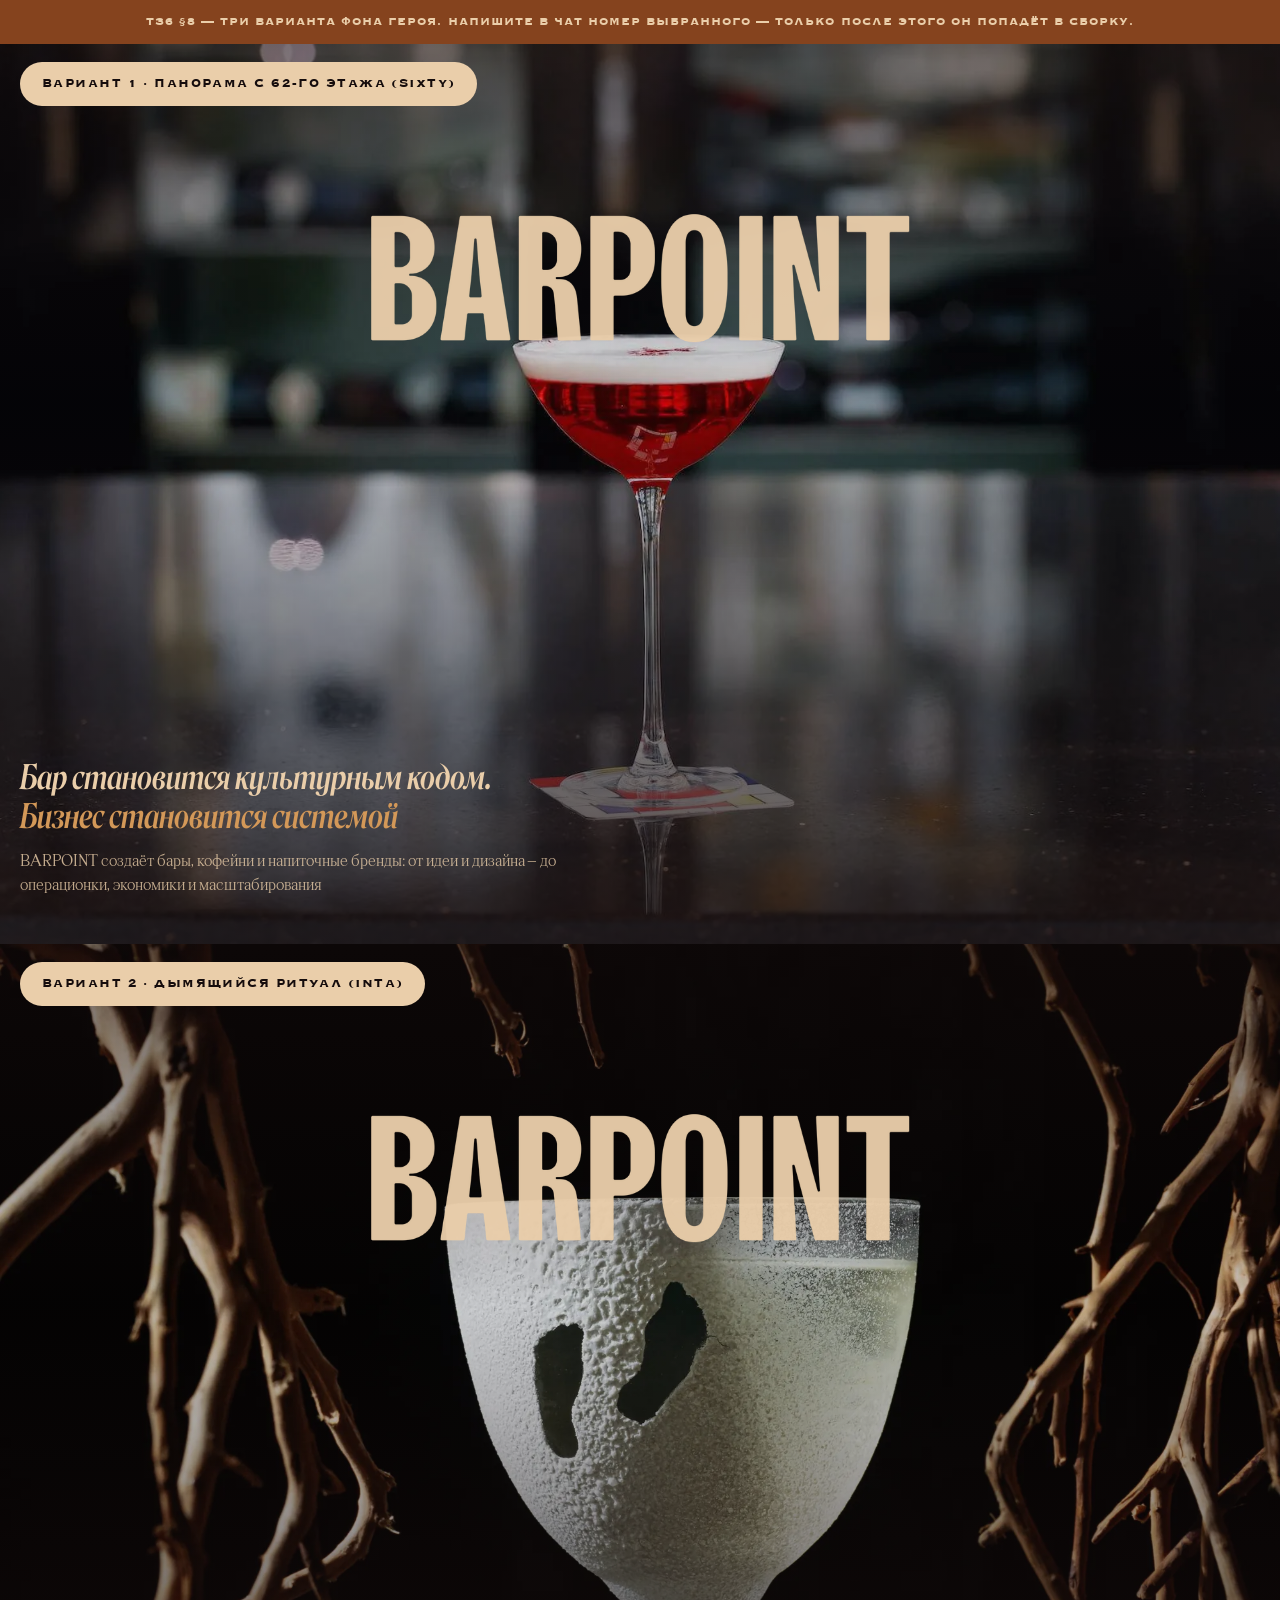
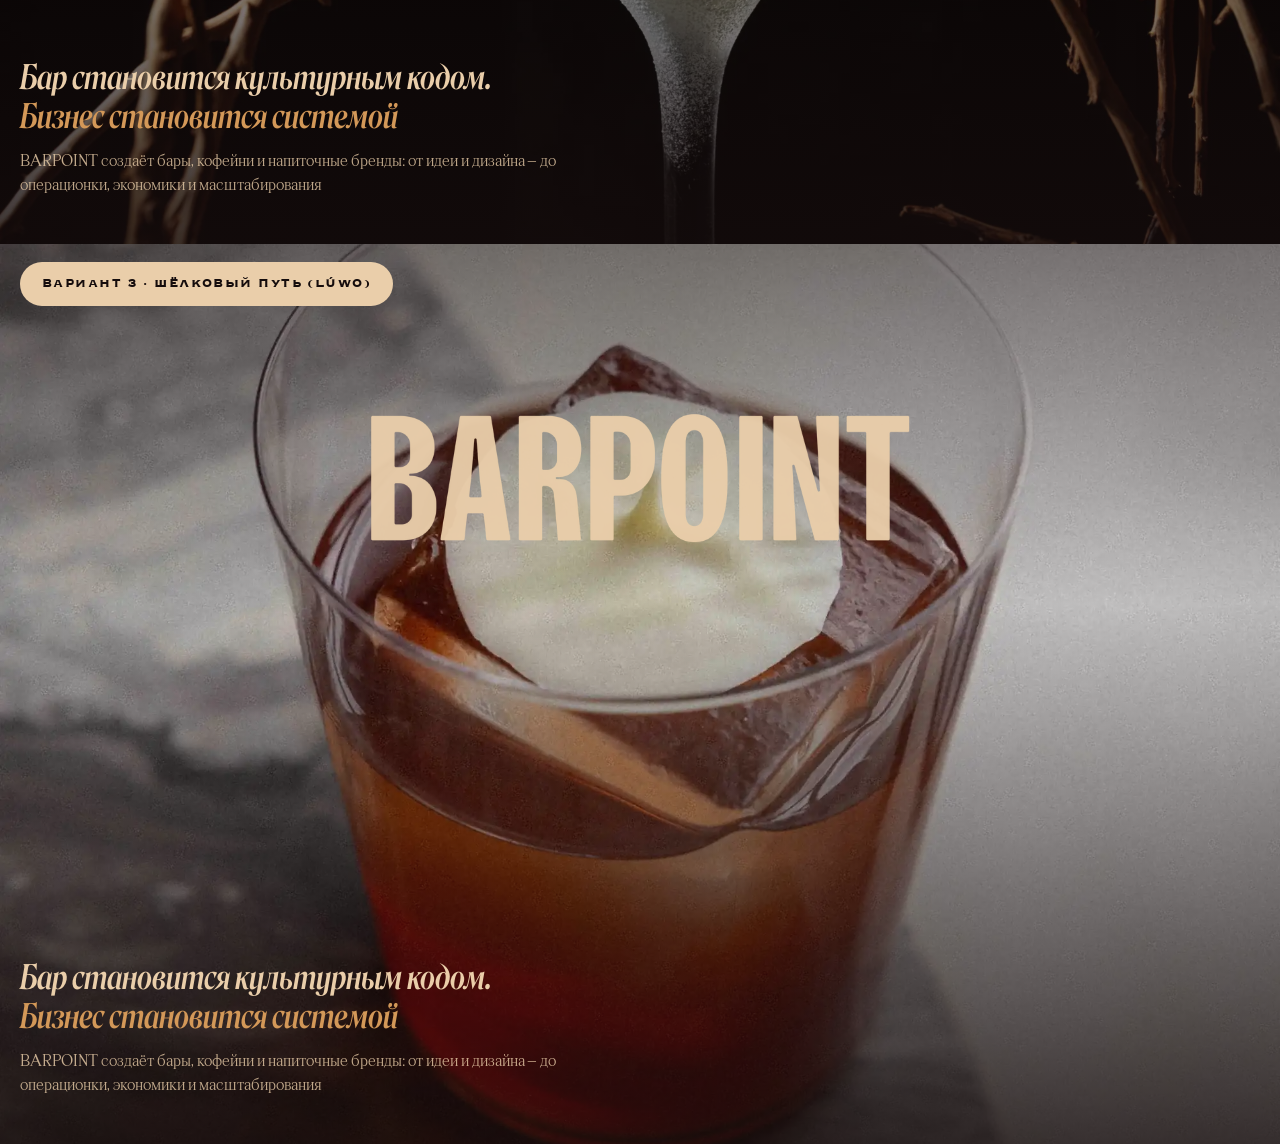
==== commit a7d768fc: "Новая палитра заказчика: Balsamico, Champagne и три акцента Прежний набор из пяти цветов (charcoal, " ====
--- a/hero-variants.html
+++ b/hero-variants.html
@@ -12,7 +12,7 @@
     body { background: var(--bp-black); }
     .hv-note {
       position: sticky; top: 0; z-index: 50;
-      background: var(--bp-amber); color: var(--bp-black);
+      background: var(--bp-amber); color: var(--bp-cream);
       font-family: var(--font-grotesk); font-weight: 600;
       font-size: .8rem; letter-spacing: .08em; text-transform: uppercase;
       padding: 12px var(--gutter); text-align: center;
@@ -41,7 +41,7 @@
     .hv__logo { position: absolute; top: 26vh; left: 50%; transform: translate(-50%, -50%); width: 42vw; z-index: 2; opacity: .96; }
     .hv__content { position: relative; z-index: 2; padding: 0 var(--gutter) var(--s-6); max-width: var(--container); margin-inline: auto; width: 100%; }
     .hv__title { font-family: var(--font-serif); font-weight: 600; font-size: clamp(1.3rem, 2.6vw, 2.2rem); line-height: 1.15; max-width: 16em; }
-    .hv__title em { font-style: italic; color: var(--bp-amber); }
+    .hv__title em { font-style: italic; color: var(--bp-accent-ink); }
     .hv__sub { margin-top: 12px; max-width: 36em; color: color-mix(in srgb, var(--bp-cream) 82%, transparent); font-size: .95rem; }
   </style>
 </head>
--- a/assets/css/style.css
+++ b/assets/css/style.css
@@ -4,70 +4,105 @@
    ============================================================ */
 
 /* ---------- 4.1 Цветовая палитра ----------
-   ПРАВКА 04.08 — ПОЛНАЯ СМЕНА ПАЛИТРЫ. Заказчик прислал набор из пяти
-   цветов, и других на странице быть не должно:
-
-     Charcoal Black #101111 — фон всего сайта;
-     Soft Cream    #E6E2DA — весь текст на тёмном, светлые поверхности,
-                             карточка формы и главные CTA;
-     Emerald Green #154230 ┐
-     Deep Burgundy #5D1E21 ├ акценты: панели услуг, карточки сценариев,
-     Antique Gold  #A6824A ┘ иконки, обводки, мелкие знаки.
-
-   ПРАВИЛО ФАЙЛА: любой цвет в CSS — это одна из пяти переменных ниже.
-   Полутона (тени, пунктиры, приглушённый текст) набираются ТОЛЬКО
-   прозрачностью этих же пяти через color-mix (…, transparent); новых
-   значений не заводить, в том числе подмешкой одного цвета к другому —
-   она даёт шестой сплошной тон.
-
-   ПРОВЕРЕНО 04.08 двумя проходами:
-   1) по исходнику — во всём CSSOM (fonts.css + style.css, 524 правила)
-      ровно пять цветовых литералов, ни одного rgb()/hsl();
+   ПРАВКА 07.08 — ВТОРАЯ ПОЛНАЯ СМЕНА ПАЛИТРЫ. Заказчик прислал новую
+   карту из пяти цветов, и других на странице быть не должно:
+
+     Balsamico    #150C0C — фон всего сайта;
+     Champagne    #EACEAA — ВЕСЬ текст, светлые поверхности, карточка
+                            формы и главные CTA;
+     Honey Garlic #85431E — ОСНОВНОЙ акцент (прямая формулировка
+                            заказчика: «для комбиков, кружков и т.д.,
+                            вместо жёлтого»). Занял место прежнего
+                            золота: заливки, заклёпки, панели услуг,
+                            карточки сценариев, кнопки на наведении;
+     Whiskey Sour #D39858 ┐
+     Burnt Coffee #34150F ┘ два вспомогательных акцента.
+
+   ПОЧЕМУ АКЦЕНТ РАЗДЕЛЁН НА ДВА ТОКЕНА. Honey Garlic тёмный: на
+   Balsamico он даёт 2.59:1. Заливкой он виден отлично, а буквами и
+   волосяными линиями на фоне — нет (норма 4.5, для крупного 3). Поэтому
+   роль поделена ровно по границе «пятно / знак»:
+     --bp-amber (=honey)     — всё, что заказчик перечислил: заливки,
+                               кружки-заклёпки, плашки, панели, ромбы;
+     --bp-accent-ink (=whiskey) — акцент, который лежит НА тёмном фоне
+                               буквами или линией в пиксель: курсив в
+                               заголовках, ссылка на наведении, иконки
+                               контактов, подписи ролей, трасса команды,
+                               подчёркивание в навигации. 7.71:1.
+   Burnt Coffee от фона почти неотличим (1.16:1) и потому работает
+   только поверхностью под светлым текстом — панель услуг, карточка
+   сценария; знаком на фоне он не годится вовсе.
+
+   ПРАВИЛО ФАЙЛА (прежнее): любой цвет в CSS — это одна из пяти
+   переменных ниже. Полутона (тени, пунктиры, приглушённый текст)
+   набираются ТОЛЬКО прозрачностью этих же пяти через
+   color-mix (…, transparent); новых значений не заводить, в том числе
+   подмешкой одного цвета к другому — она даёт шестой сплошной тон.
+
+   КОНТРАСТЫ, ЗАМЕРЕНЫ НА НОВЫХ ЗНАЧЕНИЯХ:
+     champagne / balsamico  12.76:1  — основной текст;
+     champagne / honey       4.93:1  — текст на панелях и кнопках
+                                       (было 2.75 на золоте, стало лучше);
+     champagne / coffee     11.04:1  — текст на тёмной панели;
+     balsamico / whiskey     7.71:1  — тёмный текст на светлой панели;
+     whiskey  / balsamico    7.71:1  — акцентный знак на фоне;
+     honey    / champagne    4.93:1  — акцентный текст на светлом.
+
+   ПРОВЕРЕНО 07.08 двумя проходами (методика та же, что 04.08):
+   1) по исходнику — во всём CSSOM ровно пять цветовых литералов,
+      ни одного rgb()/hsl();
    2) по ВЫЧИСЛЕННЫМ стилям — обход каждого элемента и псевдоэлемента с
       разбором color / background / border / outline / box-shadow /
       text-shadow / fill / stroke, на 1440×900, 1280×720 и 375×812, во
       всех состояниях: прокрутка от начала до конца с шагом 300px,
-      открытый разворот кейса, мобильное меню, светлые «чернила» шапки,
-      ошибки формы, экран благодарности, раскрытый FAQ. Найдено пять
-      значений, посторонних — ноль.
+      открытый разворот кейса, мобильное меню, ошибки формы, экран
+      благодарности, раскрытый FAQ.
    Одноцветная графика (знаки заведений -light.png, подписи, фавиконка,
-   apple-touch-icon) перекрашена под палитру отдельно, скриптом: она
-   несла старые #EAE4D8 / #F2EFE7 / #0B0A08 запечёнными в пиксели.
+   apple-touch-icon, монограмма) перекрашена под палитру отдельно,
+   скриптом: она несёт цвет запечённым в пиксели.
    Фотографии, разумеется, не трогали.
 
-   Прежняя палитра (графит #1B1916, беж #E8DCC2, янтарь #C6963C,
-   тёмный янтарь #7A561B, бордо #2B0E12, страница #100b06, графитовый
-   текст #6E6A63/#17140F, молочный #EAE4D8) удалена целиком. */
+   Прежняя палитра (charcoal #101111, cream #E6E2DA, emerald #154230,
+   burgundy #5D1E21, gold #A6824A) удалена целиком; до неё была ещё
+   одна — графит/беж/янтарь, см. историю. */
 :root {
-  --bp-charcoal: #101111;
-  --bp-cream:    #E6E2DA;
-  --bp-green:    #154230;
-  --bp-wine:     #5D1E21;
-  --bp-gold:     #A6824A;
+  --bp-balsamico: #150C0C;
+  --bp-champagne: #EACEAA;
+  --bp-honey:     #85431E;
+  --bp-whiskey:   #D39858;
+  --bp-coffee:    #34150F;
 
   /* Прежние имена оставлены ПСЕВДОНИМАМИ новых: на них завязано под сотню
      правил по всему файлу, и переименование ради переименования дало бы
      диф, в котором не видно смысловых изменений. Каждое имя ниже — это
      роль, а не оттенок, и роли сохранились.
      --bp-black / --bp-page — обе роли («тёмная плашка» и «фон страницы»)
-     схлопнулись в charcoal: фон один на всю страницу.
+     схлопнулись в balsamico: фон один на всю страницу.
      --bp-ivory — светлая поверхность; отдельного бежевого больше нет.
-     --bp-amber-text — акцент для МЕЛКОГО текста на светлом. Золото для
-     этой роли не годится: #A6824A на креме даёт 2.75:1 при норме 4.5
-     (замер), бордо — 9.7:1. Поэтому здесь вино, а не золото. */
-  --bp-page: var(--bp-charcoal);
-  --bp-black: var(--bp-charcoal);
-  --bp-dark-text: var(--bp-charcoal);
-  --bp-off-white: var(--bp-cream);
-  --bp-ivory: var(--bp-cream);
-  --bp-amber: var(--bp-gold);
-  --bp-burgundy: var(--bp-wine);
-  --bp-amber-text: var(--bp-wine);
-  /* приглушённый тёмный текст на светлом (бывший графит #6E6A63) — тот же
-     charcoal, просто тише. Именно ПРОЗРАЧНОСТЬЮ, а не подмешкой крема:
-     подмешка дала бы шестой сплошной цвет, а полупрозрачный charcoal на
-     кремовой подложке выглядит так же и палитру не расширяет. */
-  --bp-graphite: color-mix(in srgb, var(--bp-charcoal) 62%, transparent);
+     --bp-amber-text — акцент для МЕЛКОГО текста на СВЕТЛОМ. Здесь honey:
+     на шампани он даёт 4.93:1 при норме 4.5. Красного в новом наборе
+     нет вовсе, поэтому эта же роль обслуживает и ошибки формы —
+     #85431E из всех пяти ближе всего к тревожному тону.
+     --bp-green / --bp-wine (изумруд и бордо прошлой палитры) удалены:
+     их места заняли coffee и whiskey, и роли при этом РАЗОШЛИСЬ —
+     whiskey светлый, чернила на нём тёмные. Оставить их псевдонимами
+     значило бы спрятать смену роли за прежним именем. */
+  --bp-charcoal: var(--bp-balsamico);
+  --bp-page: var(--bp-balsamico);
+  --bp-black: var(--bp-balsamico);
+  --bp-dark-text: var(--bp-balsamico);
+  --bp-cream: var(--bp-champagne);
+  --bp-off-white: var(--bp-champagne);
+  --bp-ivory: var(--bp-champagne);
+  --bp-gold: var(--bp-honey);
+  --bp-amber: var(--bp-honey);
+  --bp-amber-text: var(--bp-honey);
+  --bp-accent-ink: var(--bp-whiskey);
+  /* приглушённый тёмный текст на светлом — тот же balsamico, просто
+     тише. Именно ПРОЗРАЧНОСТЬЮ, а не подмешкой шампани: подмешка дала бы
+     шестой сплошной цвет, а полупрозрачный balsamico на шампани выглядит
+     так же и палитру не расширяет. На шампани даёт 4.67:1. */
+  --bp-graphite: color-mix(in srgb, var(--bp-balsamico) 62%, transparent);
 
   /* 4.2 Типографика — правка заказчика 26.07: три роли —
      - заголовки/крупные тексты: Roslindale Cyrillic Display Condensed
@@ -166,11 +201,16 @@
 a { color: inherit; }
 button { font: inherit; color: inherit; background: none; border: 0; cursor: pointer; }
 ul, ol { list-style: none; }
-:focus-visible { outline: 2px solid var(--bp-amber); outline-offset: 3px; }
+/* кольцо фокуса лежит на фоне страницы, а он тёмный на всю высоту, —
+   значит это «знак», а не «пятно»: honey дал бы 2.59:1 и кольцо просто
+   не читалось бы. На светлых поверхностях (поля формы, документы) свои
+   правила ниже, там honey. */
+:focus-visible { outline: 2px solid var(--bp-accent-ink); outline-offset: 3px; }
 
 .skip-link {
   position: absolute; left: -9999px; top: 0; z-index: 200;
-  background: var(--bp-amber); color: var(--bp-black);
+  /* чернила на honey — светлые: тёмные дали бы 2.59:1 (было 6.5 на золоте) */
+  background: var(--bp-amber); color: var(--bp-cream);
   padding: 10px 18px; font-weight: 600;
 }
 .skip-link:focus { left: 0; }
@@ -216,7 +256,7 @@
 .section--burgundy { background: var(--bp-page); color: var(--bp-off-white); }
 
 /* Тонкая линия-разделитель (4.6) */
-.rule { border: 0; border-top: 1px solid var(--bp-amber); opacity: .6; }
+.rule { border: 0; border-top: 1px solid var(--bp-accent-ink); opacity: .6; }
 
 /* ---------- Тихие зоны стыков .seam — УДАЛЕНЫ (правка 03.08) ----------
    Проставка `.seam { height: clamp(140px, 26vh, 340px) }` стояла на трёх
@@ -225,7 +265,7 @@
    воздух ПЕРЕТЕКАНИЮ ФОНА (см. одноимённый блок в main.js) — цвет body
    менялся от секции к секции, и менять его поверх плотного содержимого
    было нельзя. С правки 03.08 фон на всей странице один (--bp-page, все
-   data-bg = #101111), перетекать нечему, а 234 лишних пикселя на экране
+   data-bg = #150C0C), перетекать нечему, а 234 лишних пикселя на экране
    900px остались. Отсюда и жалоба заказчика на «большие промежутки».
    Ритм стыков теперь целиком на паддингах .section — см. выше.
    Откат: вернуть правило и три <div class="seam"> в index.html.
@@ -234,11 +274,44 @@
 
 /* ---------- Типографика ---------- */
 /* Serif — смысл/история; grotesk-слой — служебные надписи (4.2, ТЗ3 §1) */
+
+/* ============================================================
+   ТРЕКИНГ ЗАГОЛОВКОВ И ТЕКСТА — НОЛЬ. Правка 05.08, ориентир сменился.
+   Заказчик написал, что «расстояние между буквами везде очень маленькое»,
+   и показал, каким оно должно быть, — презентацией Barpoint Coffee NEW.
+   Она обмерена целиком, программой, а не на глаз: из PDF вынуты позиции
+   каждого знака на всех 24 полосах и сопоставлены с метриками вложенных
+   шрифтов. Итог одинаков в обоих слоях и на всех кеглях от 20 до 150pt:
+
+     Roslindale Cyrillic Deck Narrow (заголовки)  786 пар знаков   0.0000 em
+     HeadingNow 64 Regular (текст)               1628 пар знаков   0.0000 em
+
+   Квартили тоже нулевые, оператора Tc в потоках почти нет — то есть
+   трекинг не задавали вовсе, обе гарнитуры идут на своих метриках.
+   Отсюда правило: у всех заголовков и running text проекта трекинг
+   normal. Прежние значения (−.02em у карточек услуг и оверлея кейсов,
+   −.01em здесь, +.005…+.012em у капсовых заголовков) сняты.
+
+   ДВА ИСКЛЮЧЕНИЯ, И ОБА ОБЪЯСНИМЫ:
+   1. .wcards-head .h2 и .cases-head .h2 несут -webkit-text-stroke в
+      .0135em — обводка тем же цветом, которой заголовку добавляли веса.
+      Она наращивает штрих в обе стороны и съедает 2 × .0135 просвета,
+      поэтому там стоит +.027em: это не трекинг, а возврат к нулю.
+   2. Капсовые надписи на Copperplate (.eyebrow, кнопки, навигация,
+      таблички) остаются с прежними .06….42em. Это разрядка как приём, в
+      презентации такого слоя просто нет, и обнулять её было бы не
+      «как в презентации», а поломкой.
+
+   Наш текстовый шрифт — Apoc, а не HeadingNow презентации; заголовочный
+   у нас Display Condensed, у неё Deck Narrow. Совпадает величина
+   трекинга, но не собственные боковые поля гарнитур — их подгонкой
+   заниматься не стали, это уже подмена шрифта, а не интервала.
+   ============================================================ */
 .h-serif {
   font-family: var(--font-serif);
   font-weight: 600;
   line-height: 1.12;
-  letter-spacing: -.01em;
+  letter-spacing: normal;
 }
 .h1 { font-size: clamp(2rem, calc(5.6 * var(--vw-step)), 4.4rem); }
 .h2 { font-size: clamp(1.7rem, calc(3.6 * var(--vw-step)), 3rem); }
@@ -287,10 +360,15 @@
    .btn--send. Прежние подсветки #D9AC55 / #DDB25E были осветлённым
    янтарём и в новой палитре лишние. */
 .btn--primary { background: var(--bp-cream); color: var(--bp-charcoal); }
-.btn--primary:hover { background: var(--bp-gold); transform: translateY(-1px); }
+/* на наведении кнопка заливается honey, и чернила ОБЯЗАНЫ смениться на
+   светлые: тёмные на honey — 2.59:1 (на прежнем золоте было 6.5, и
+   переключать цвет не требовалось). Светлые дают 4.93:1. */
+.btn--primary:hover { background: var(--bp-gold); color: var(--bp-cream); transform: translateY(-1px); }
 .btn--ghost { border: 1px solid var(--bp-off-white); color: var(--bp-off-white); }
-.btn--ghost:hover { border-color: var(--bp-amber); color: var(--bp-amber); }
+/* призрачная кнопка стоит на тёмном фоне — акцент «знаковый», whiskey */
+.btn--ghost:hover { border-color: var(--bp-accent-ink); color: var(--bp-accent-ink); }
 .btn--ghost-dark { border: 1px solid var(--bp-dark-text); color: var(--bp-dark-text); }
+/* а эта — на светлой поверхности, здесь honey читается (4.93:1) */
 .btn--ghost-dark:hover { border-color: var(--bp-amber); color: var(--bp-amber); }
 
 /* Правка 31.07 (четвёртая): главная кнопка формы заявки.
@@ -312,7 +390,7 @@
               transform .25s var(--ease), box-shadow .25s var(--ease);
 }
 .btn--send:hover {
-  background: var(--bp-amber); color: var(--bp-black);
+  background: var(--bp-amber); color: var(--bp-cream);
   transform: translateY(-2px);
   box-shadow: 0 16px 34px color-mix(in srgb, var(--bp-charcoal) 30%, transparent);
 }
@@ -335,29 +413,33 @@
   height: var(--header-h);
   display: flex; align-items: center;
   background: transparent;
-  /* значения по умолчанию — светлые чернила (тёмный фон) */
+  /* ПРАВКА 04.08 (вторая): у шапки ОДИН цвет на всю страницу — кремовый.
+     Здесь стояла пара начертаний: светлое по умолчанию и тёмное через
+     класс .is-on-light, который JS вешал каждому элементу отдельно,
+     замерив фон в его собственной точке. Заказчик попросил убрать
+     переключение — «пусть шапка всегда будет в своём цвете».
+
+     ЧТО ЭТО СТОИТ (замер по всей странице шагом 40px, 1440×900; норма
+     WCAG для капса шапки — 3:1, это крупный текст):
+       пункты навигации и знак — 1160px прокрутки из 12640 ниже нормы:
+         5120…5760 над золотой панелью услуг (2.75:1 — на грани, видно)
+         и 7600…8120 над кремовой карточкой ленты кейсов (1:1, не видно);
+       кнопка «Обсудить проект» — 2760px: к тем же двум участкам
+         добавляются 1280…1840, 2320…3320 и 6480…7160, где кремовая
+         заливка идёт по золотой карточке сценария и золотым панелям
+         (везде 2.75:1 — форма кнопки читается, но контраст ниже нормы).
+     То есть по-настоящему слепой участок один — 520px в ленте кейсов.
+     Лечится либо мягкой charcoal-подложкой под шапкой, либо возвратом
+     переключения. Ни того, ни другого заказчик не просил.
+
+     Переменная --hdr-ink оставлена: на неё завязаны бургер (полоски
+     рисуются currentColor) и векторный знак (fill=currentColor), и через
+     неё цвет шапки меняется одной строкой.
+     Вернуть переключение: механизм целиком — в истории git, последний
+     коммит с ним 7fc5d36 (блок «чернила шапки» в main.js, атрибуты
+     data-ink в разметке и правила .is-on-light здесь). */
   --hdr-ink: var(--bp-off-white);
   color: var(--hdr-ink);
-}
-/* Класс вешает JS КАЖДОМУ элементу отдельно: замер идёт в его собственной
-   точке, а не в центре экрана, поэтому пункты слева и знак по центру могут
-   оказаться на разном фоне и получить разный цвет. */
-.header .is-on-light {
-  --hdr-ink: var(--bp-dark-text);
-}
-/* ГРАБЛИ (правка 04.08). Кнопка «Обсудить проект» стала кремовой, а под
-   шапкой проезжают кремовые поверхности — лента кейсов и карточка формы.
-   Замер: на прокрутке 7680 фон под кнопкой ровно #E6E2DA, контраст 1:1,
-   кнопка пропадала целиком. Прежней янтарной заливке это не грозило, она
-   читалась на чём угодно. Лечится тем же механизмом «чернил», что и
-   остальная шапка: в разметке у кнопки появился data-ink, а здесь —
-   переворот заливки. Правило стоит ВЫШЕ ховера из блока ≥768: у обоих
-   специфичность 0-2-0, и при наведении должен побеждать более поздний.
-   После правки прогон по всей странице с шагом 100px: худший контраст
-   заливки кнопки к тому, что под ней, — 5.33:1 (тёмная кнопка над
-   золотой панелью услуг), надписи к своей заливке — 14.64:1. */
-.header__cta.is-on-light {
-  background: var(--bp-charcoal); color: var(--bp-cream);
 }
 /* Правка 31.07 (пятая): ГАЛО УБРАНО ВЕЗДЕ — переменная --hdr-halo и все
    её потребители (text-shadow у пунктов, drop-shadow у знака и бургера,
@@ -399,7 +481,7 @@
    почти в 10 раз (transform: scale ≈ 9.4 на 1440), а исходник всего
    800px по ширине — на первом экране буквы расплывались. Вектор из
    фирменного PDF масштабируется без потерь и красится через
-   fill: currentColor, то есть слушается «чернил» из data-ink.
+   fill: currentColor, то есть слушается --hdr-ink шапки.
    width: auto — пропорцию держит сам viewBox (1854.6 × 441.9).
    Откат: см. ревизию 54 в памяти проекта. */
 .header__logo-mark {
@@ -444,11 +526,11 @@
      в кейсах; на клавиатуре срабатывает по :focus-visible */
   .header__nav a::after {
     content: ""; position: absolute; left: 0; right: 0; bottom: 0;
-    height: 2px; background: var(--bp-amber);
+    height: 2px; background: var(--bp-accent-ink);
     transform: scaleX(0); transform-origin: left center;
     transition: transform .35s var(--ease);
   }
-  .header__nav a:hover, .header__nav a:focus-visible { color: var(--bp-amber); }
+  .header__nav a:hover, .header__nav a:focus-visible { color: var(--bp-accent-ink); }
   .header__nav a:hover::after, .header__nav a:focus-visible::after { transform: scaleX(1); }
 }
 .header__cta { display: none; }
@@ -477,8 +559,8 @@
   }
   .header__cta::after {
     content: ""; position: absolute; inset: -40% -60%;
-    /* блик по кнопке: кнопка стала кремовой, и белая полоса на ней не
-       видна вовсе — блик переведён в золото (правка 04.08) */
+    /* блик по кнопке: кнопка светлая, и белая полоса на ней не видна
+       вовсе — блик идёт основным акцентом (04.08 золото, 07.08 honey) */
     background: linear-gradient(100deg, transparent 42%, color-mix(in srgb, var(--bp-gold) 55%, transparent) 50%, transparent 58%);
     transform: translateX(-120%);
     transition: transform .7s var(--ease);
@@ -486,6 +568,7 @@
   }
   .header__cta:hover, .header__cta:focus-visible {
     transform: scale(1.05);
+    /* цвет чернил на наведении переключает .btn--primary:hover выше */
     background: var(--bp-gold);
   }
   .header__cta:hover::after, .header__cta:focus-visible::after { transform: translateX(120%); }
@@ -524,7 +607,9 @@
   text-transform: uppercase; letter-spacing: .06em;
   color: var(--bp-off-white);
   text-decoration: none; padding: 10px 0;
-  border-bottom: 1px solid color-mix(in srgb, var(--bp-gold) 25%, transparent);
+  /* волосяная линия по тёмному фону меню: honey на 25% с фоном почти
+     сливается, поэтому здесь whiskey */
+  border-bottom: 1px solid color-mix(in srgb, var(--bp-accent-ink) 25%, transparent);
 }
 .mnav a.btn {
   margin-top: var(--s-4);
@@ -601,7 +686,7 @@
    текстовая группа с 42vh, кнопки; всё в одном экране.
    .hero__sub и .hero__trust удалены по ТЗ15 §2.3/§4. */
 .hero__content { margin-top: 42vh; }
-.hero__title em { font-style: italic; color: var(--bp-amber); }
+.hero__title em { font-style: italic; color: var(--bp-accent-ink); }
 /* ТЗ15 §3.3: неразрывные группы (союз/предлог + слово) — nbsp не работает
    под SplitText, переносы держит nowrap-обёртка */
 .nw { white-space: nowrap; }
@@ -657,13 +742,19 @@
 .marquee__item::after {
   content: ""; flex: 0 0 auto;
   width: 7px; height: 7px;
-  background: var(--bp-amber);
+  /* ромб в 7px лежит прямо на фоне строки — знак, а не пятно */
+  background: var(--bp-accent-ink);
   transform: rotate(45deg);
 }
 
 /* ---------- фирменные начертания проектов ---------- */
-/* Duran Bar — контрастная антиква смешанным регистром, как в презентации */
-.mq--duran {
+/* Duran Bar — контрастная антиква смешанным регистром, как в презентации.
+   Правка 06.08: то же начертание получил класс .mq--type — под ним идут
+   YUMMS и Poison Drop, у которых знака ещё нет. Приём общий с плашками
+   кейсов (mark.type "antiqua", см. .pmark-type), поэтому и в ленте, и в
+   строке имя выглядит одинаково. Когда заказчик пришлёт знаки, элемент
+   меняется на mq--logo с картинкой — правило можно будет снять. */
+.mq--duran, .mq--type {
   font-family: "Roslindale Display Condensed", "Times New Roman", serif;
   font-weight: 500; font-style: normal;
   font-size: calc(var(--mq) * 1.06);
@@ -699,6 +790,11 @@
 /* PIMS — чистая капитель без выносных, поэтому высота знака = высота
    капители соседей (у «S» лишь типографский овершут в пару пикселей) */
 .mq__img--pims  { height: calc(var(--mq) * .76); }
+/* LEPS.ASIA — та же история, что у PIMS: файл (600×88) обрезан ровно по
+   капители, выносных нет, поэтому и множитель тот же. Знак вчетверо
+   длиннее прочих — это длина самого слова, ужимать его по высоте ради
+   ширины нельзя, иначе капитель уедет ниже соседей. */
+.mq__img--leps  { height: calc(var(--mq) * .76); }
 
 /* 6.3 PAS и 6.4 Философия — секции и стили УДАЛЕНЫ по ТЗ14 §2–3;
    «Три сценария» (id=about) занял место PAS сразу после трастстрипа */
@@ -733,10 +829,12 @@
    Появление карточки — общей лентой (playCard в reveal.js).
    ============================================================ */
 .wcards {
-  /* ПРАВКА 04.08: панели идут ровно тремя акцентами новой палитры —
-     золото → изумруд → вино. Добавочный тон --wc-wine #7A2B2E удалён:
-     он существовал потому, что прежнее бордо #2B0E12 было почти чёрным
-     и панелью не читалось; Deep Burgundy #5D1E21 читается сам. */
+  /* ПРАВКА 04.08: панели идут ровно тремя акцентами палитры. Добавочный
+     тон --wc-wine #7A2B2E удалён: он существовал потому, что бордо
+     #2B0E12 было почти чёрным и панелью не читалось.
+     ПРАВКА 07.08: акценты сменились на honey → coffee → whiskey, и
+     третья панель стала СВЕТЛОЙ — чернила на ней тёмные, см. блок
+     .wcard--amber/--ivory/--wine ниже. */
   /* Полоска, на которую встаёт очередной ряд стопки, — та же величина,
      что у референса (64px). Используется и в CSS, и в main.js. */
   --wc-top: 64px;
@@ -754,7 +852,7 @@
   font-family: "Roslindale Display Condensed", "Times New Roman", serif;
   font-style: normal; font-weight: 700;
   font-size: clamp(2.5rem, calc(6 * var(--vw-step)), 5.4rem);
-  line-height: 1.04; letter-spacing: .012em;
+  line-height: 1.04; letter-spacing: .027em;
   text-transform: uppercase;
   color: var(--bp-off-white);
   -webkit-text-stroke: max(1px, .0135em) currentColor;
@@ -764,17 +862,21 @@
    брейкпоинта, а строка обязана ужиматься на каждом пикселе ширины, иначе
    на 1024–1439 она переламывается. Поэтому здесь — единственное на секцию
    исключение с настоящим 100vw.
-   ЧИСЛО 19.9 — НЕ НА ГЛАЗ: это отношение ширины набранной строки к кеглю,
-   снятое живьём (1718px при кегле 86.4 → 19.881) для ЭТОЙ фразы в
-   Roslindale Display Condensed капсом с трекингом .012em и обводкой.
-   Меняется текст заголовка — пересчитать отношение, иначе строка либо
-   переломится, либо вылезет за край. Вычет 24px — запас на полосу
-   прокрутки (100vw её включает, ширина контента — нет).
+   ЧИСЛО 20.6 — НЕ НА ГЛАЗ: это отношение ширины набранной строки к кеглю,
+   снятое живьём для ЭТОЙ фразы в Roslindale Display Condensed капсом с
+   текущим трекингом и обводкой. Меняется текст заголовка ИЛИ трекинг —
+   пересчитать отношение, иначе строка либо переломится, либо вылезет за
+   край. Именно это и случилось 05.08, когда трекинг подняли с .012 до
+   .027em: при прежних 19.9 строка выходила 1415px против 1385 доступных,
+   и страница получала 10px горизонтальной прокрутки. Замер после правки:
+   1415 / 69.15 = 20.46, взято 20.6 — процент запаса на округления.
+   Вычет 24px — запас на полосу прокрутки (100vw её включает, ширина
+   контента — нет).
    nowrap здесь страховка: если кегль всё-таки окажется великоват, лучше
    лёгкий перелив, чем молчаливый перенос на вторую строку. */
 @media (min-width: 1024px) {
   .wcards-head .h2 {
-    font-size: min(5.4rem, calc((100vw - 2 * var(--gutter) - 24px) / 19.9));
+    font-size: min(5.4rem, calc((100vw - 2 * var(--gutter) - 24px) / 20.6));
     white-space: nowrap;
   }
 }
@@ -803,8 +905,9 @@
      Запасное значение — auto, а НЕ прежние 100vh. Переменную ставит только
      ветка стопки, а она не запускается ни при prefers-reduced-motion, ни
      если GSAP не загрузился. Коробка в экран без своего таймлайна — это
-     семь рядов общей высотой 3600px, вываленных (overflow: visible) поверх
-     блока кейсов. При auto ряды просто идут обычной колонкой — ровно то,
+     все ряды стопки (было семь общей высотой 3600px, с правкой 07.08 —
+     четыре, около 2700), вываленные (overflow: visible) поверх блока
+     кейсов. При auto ряды просто идут обычной колонкой — ровно то,
      что видит мобайл. */
   .wcards__stack {
     height: var(--wc-stack-h, auto);
@@ -849,25 +952,55 @@
 .wcard__q {
   margin: 0; /* у --word это <p>: заголовком служит .wcard__title в панели */
   font-family: "Roslindale Display Condensed", "Times New Roman", serif;
-  font-style: normal; font-weight: 700;
+  /* 400, а не 700, — как у референса (.wholesale-question идёт нормальным
+     начертанием). На экране это НИЧЕГО не меняет: оба @font-face
+     Roslindale Display Condensed объявлены с диапазоном «400 700» на один
+     статический файл, поэтому браузер не синтезирует жирность и рисует
+     одно и то же начертание на любом весе из диапазона (проверено
+     замером: строка в 100px шириной 1016.3px при 400, 500, 600 и 700).
+     Ставим 400 ради буквального совпадения объявления с референсом. */
+  font-style: normal; font-weight: 400;
   text-transform: uppercase;
-  line-height: 1; letter-spacing: -.02em;
+  /* ПРАВКА 05.08: трекинг снят. Было −.02em — число с buckssauce, и именно
+     из-за него заказчик написал, что «расстояние между буквами везде очень
+     маленькое». Ориентир теперь свой, презентация Barpoint Coffee NEW:
+     обмер всех 24 полос (786 пар знаков в заголовках, 1628 в тексте) даёт
+     трекинг РОВНО НОЛЬ, квартили тоже нулевые. Подробнее — у .h-serif. */
+  line-height: 1; letter-spacing: normal;
   color: var(--bp-off-white);
   transform: rotate(-3deg);
 }
 .wcard--flip .wcard__q { transform: rotate(3deg); }
-/* 180px на 1440 — ровно text-180 референса. Кегль держится ровно до тех
-   пор, пока слово влезает в половину ряда, поэтому слова взяты короткие
-   (4–5 знаков, как “WHY?”). Ступени: 1024 → 146px при колонке 481
-   («ЦИФРЫ» просит 454), 1280 → 179px при колонке 615 (просит 557),
-   1440 → 180px при колонке 688. «СТАНДАРТЫ» в 9 знаков не поместились
-   бы и вдвое мельче — отсюда «НОРМЫ». Проверено замером самого широкого
-   слова на каждой ступени. */
-.wcard__aside--word .wcard__q {
-  font-size: clamp(4rem, calc(11.4 * var(--vw-step)), 180px);
-}
-@media (min-width: 1280px) { .wcard__aside--word .wcard__q { font-size: calc(14 * var(--vw-step)); } }
-@media (min-width: 1440px) { .wcard__aside--word .wcard__q { font-size: 180px; } }
+/* КЕГЕЛЬ — ФОРМУЛА РЕФЕРЕНСА, СНЯТАЯ ЗАМЕРОМ НА ТРЁХ ШИРИНАХ.
+   Класс lg:text-180 у buckssauce — это не 180 фиксированных пикселей, а
+   доля ширины окна: 1024 → 128px, 1440 → 180px, 1920 → 240px, то есть
+   ровно 12.5vw (180/1440) без верхнего предела. Прежняя ступенчатая
+   лесенка (11.4/14/180 от --vw-step) давала на 1024–1279 кегль КРУПНЕЕ
+   референсного (146 против 128), а на мониторе шире 1440 — мельче.
+   Настоящий vw здесь допустим по той же причине, что и у .wcards-head .h2:
+   слово обязано ужиматься на каждом пикселе ширины, иначе оно вылезает из
+   своей половины ряда. Проверено самым широким словом («ЦИФРЫ», габарит с
+   наклоном 569px при кегле 180): на 1024 просит 405 при колонке 502, на
+   1280 — 506 при 630, на 1920 — 759 при 950. Запас есть везде. */
+.wcard__aside--word .wcard__q { font-size: 12.5vw; }
+/* СТУПЕНЬ ДЛЯ ДЛИННЫХ СЛОВ (правка 05.08, вместе с «Цикл» → «Система» и
+   «Нормы» → «Порядок»). У референса в этой половине стоят WHY? / WHAT? /
+   WHO? — четыре-пять знаков, и один кегль на все карточки ему хватает.
+   Русское слово в семь знаков при 12.5vw занимает ровно свою половину и
+   даже чуть больше: замер на 1024 дал габарит 495 и 496 при колонке 490,
+   то есть перелив в 5–6px, а на 1440 оставалось по одному пикселю запаса —
+   это не раскладка, а совпадение. Дело не в ширине окна: и кегль, и
+   колонка считаются от неё, поэтому их отношение постоянно, и слово либо
+   не влезает нигде, либо влезает везде.
+   11.3vw дают тому же «ПОРЯДКУ» габарит 448 при колонке 490 на 1024 и 630
+   при 698 на 1440 — запас около 9% на обеих. Он нужен не для красоты:
+   пока Roslindale не подгрузился, строка набирается запасным Times New
+   Roman, а он на четверть шире (816px против 679 при кегле 180).
+   Ниже 1024 ступень не работает намеренно: там тёмная половина занимает
+   всю ширину, и вилки 22vw хватает любому слову. */
+@media (min-width: 1024px) {
+  .wcard__aside--word .wcard__q--long { font-size: 11.3vw; }
+}
 /* Полный заголовок на тёмной части — своя, куда более мелкая ступень:
    тут не одно слово, а фраза в несколько строк. */
 .wcard__aside--head .wcard__q {
@@ -909,12 +1042,17 @@
      поровну, а заголовок со списком стоят вплотную друг к другу через
      свой gap. Пустота у края читается как поле, пустота в середине — как
      ошибка вёрстки; места столько же, вид другой.
-     Откат к референсу: justify-content: space-between. */
-  justify-content: center;
+     ПРАВКА 05.08: содержимое прижато к ВЕРХУ панели. Заказчик уточнил по
+     скриншотам референса: список стоит не у нижней кромки, а на одном и
+     том же небольшом расстоянии под заголовком — сколько бы пунктов в нём
+     ни было; весь остаток высоты копится внизу. Поэтому не center (было
+     04.08) и не space-between (был до того и полдня 05.08), а flex-start
+     с фиксированным gap между заголовком и списком. */
+  justify-content: flex-start;
   gap: var(--s-3);
   padding: var(--s-3);
   border-radius: 10px;
-  min-height: 440px;
+  min-height: 440px;   /* min-h-110 референса на узком экране */
 }
 /* ПРАВКА 04.08 — РОСТ РЯДА. Главная причина жалобы «блок не доходит до
    центра, а его уже накрывает следующий».
@@ -934,46 +1072,143 @@
    опускаться некуда), сверху 760 — иначе на мониторе в 1440 точек между
    заголовком панели и списком разверзается полтысячи пикселей пустоты. */
 @media (min-width: 1024px) {
-  .wcard__panel { padding: 40px; gap: 40px; min-height: clamp(480px, calc(100vh - 240px), 760px); }
-}
-/* Классы-модификаторы остались прежними (amber / ivory / wine) — они лишь
-   отмечают позицию в цикле index%3, а разметка на них завязана в семи
-   местах. Значения — три акцента новой палитры. На золоте чернила тёмные
-   (charcoal, 6.5:1), на изумруде и вине — кремовые (9.1:1 и 8.3:1). */
-.wcard--amber .wcard__panel { background: var(--bp-gold);  color: var(--bp-charcoal); }
-.wcard--ivory .wcard__panel { background: var(--bp-green); color: var(--bp-cream); }
-.wcard--wine  .wcard__panel { background: var(--bp-wine);  color: var(--bp-cream); }
+  /* ПРОСВЕТ «ЗАГОЛОВОК → СПИСОК» = 60px, И ЭТО ЗАМЕР, А НЕ ГЛАЗОМЕР.
+     05.08 он был поставлен в 80 по присланным скриншотам. Живой обмер
+     buckssauce на 1440×900 даёт другое число и объясняет, из чего оно
+     складывается: у панели flex-gap 40px (gap-10), а у самого списка
+     сверху ещё margin-top 20px от прозаических стилей — суммарно ровно
+     60px между нижней кромкой заголовка и первым пунктом. Проверено на
+     обеих карточках, где просвет измерим: 408−348 и 1033−973. */
+  /* ПРАВКА 07.08 (третья), ПРОСЬБА ЗАКАЗЧИКА «чуть больше воздуха между
+     заголовком и текстом и между самими пунктами». Просвет 60 → 72,
+     поля 40 → 36. Поля отданы не ради вида, а ради высоты: карточка со
+     всеми правками этого дня и так впритык к кромке, а четыре пикселя с
+     каждой стороны работают дважды — минус 8 по вертикали и плюс 8 к
+     ширине текстовой колонки, то есть ещё и меньше переносов. */
+  .wcard__panel { padding: 36px; gap: 72px; min-height: clamp(480px, calc(100vh - 240px), 760px); }
+}
+/* Классы-модификаторы остались прежними по именам — они отмечают позицию
+   в цикле, а не оттенок, и разметка на них завязана.
+   ПРАВКА 07.08 (вторая, просьба заказчика): цветов в стопке ДВА, через
+   один — honey → coffee → honey → coffee. Цикл был на три (index%3), из-за
+   чего четвёртая карточка повторяла первую; теперь чередование ровное, а
+   --wine из разметки убран совсем (см. index.html). Правило ниже оставлено
+   на случай, если третий цвет вернут: whiskey светлее шампани, поэтому
+   чернила на нём ОБЯЗАНЫ быть тёмными — светлые дали бы 1.66:1.
+   Чернила: на honey 4.93:1, на coffee 11.04:1 (было на золоте 2.75). */
+.wcard--amber .wcard__panel { background: var(--bp-honey);   color: var(--bp-champagne); }
+.wcard--ivory .wcard__panel { background: var(--bp-coffee);  color: var(--bp-champagne); }
+.wcard--wine  .wcard__panel { background: var(--bp-whiskey); color: var(--bp-balsamico); }
 
 /* Несущий якорь панели: у референса это единственная крупная строка
    сверху, и без неё панель выглядит пустой. Стоит в КАЖДОЙ карточке. */
 .wcard__title {
   margin: 0;
   font-family: "Roslindale Display Condensed", "Times New Roman", serif;
-  font-style: normal; font-weight: 700;
+  /* 400 — начертание референса; на экране равно прежним 700, см. .wcard__q */
+  font-style: normal; font-weight: 400;
   text-transform: uppercase;
-  /* 80px на 1440 — ровно text-80 референса при колонке ~697px. Ниже
-     кегль идёт ступенями: колонка сжимается быстрее, чем --vw-step, и
-     длинное русское слово («ПРОСТРАНСТВО» — 12 знаков против английских
-     5–6) вылезает за её край. Границы проверены замером самого широкого
-     слова каждого заголовка на 1024 / 1280 / 1440. */
-  font-size: clamp(2rem, calc(4.4 * var(--vw-step)), 3.5rem);
-  line-height: 1; letter-spacing: -.02em;
+  /* Тот же приём, что у слова выше: text-80 у buckssauce — доля ширины
+     окна, а не 80 фиксированных пикселей. Замер на трёх ширинах: 1024 →
+     56.89px, 1440 → 80.00px, 1920 → 106.67px, то есть ровно 5.5556vw
+     (80/1440), предела сверху нет. Прежняя лесенка 4.4/5.4/5rem от
+     --vw-step отставала на 1024–1279 (56.3 против 56.9…71.1) и замирала
+     на 80px выше 1440. Самое широкое слово («ОБОРУДОВАНИЕ», 507px при
+     кегле 80) просит 361px при поле панели 422 на 1024, 451 при 550 на
+     1280 и 507 при 630 на 1440 — влезает на всех ширинах.
+     Правка 07.08 (вторая) опускала кегль до 4.9vw по просьбе заказчика,
+     правка 07.08 (третья) вернула его обратно — заказчик посмотрел
+     вживую. Число референсное, трогать без нужды не стоит: 4.9 держалось
+     ровно полчаса. Подросли при этом только маленький заголовок (2.2vw)
+     и пункт (1.35rem), так что отношение «заголовок к пункту» теперь
+     3.70 против 4.04 до всего этого захода. */
+  font-size: 5.5556vw;
+  /* трекинг снят вместе со всеми заголовками проекта, см. .h-serif */
+  line-height: 1; letter-spacing: normal;
   color: inherit;
-  /* Правка 04.08: заголовок панели выключен ПО ЦЕНТРУ (просьба клиента).
-     Одного text-align мало: max-width делает из заголовка узкий блок, и
-     без margin-inline: auto он остался бы прижат к левому краю панели —
-     по центру выключились бы только строки внутри него. */
-  max-width: 13em; margin-inline: auto;
-  text-align: center;
-}
-@media (min-width: 1280px) { .wcard__title { font-size: calc(5.4 * var(--vw-step)); } }
-@media (min-width: 1440px) { .wcard__title { font-size: 5rem; } }
+  /* ПРАВКА 05.08: заголовок снова по ЛЕВОМУ краю — как на референсе,
+     скриншот которого прислал заказчик. Центровка (max-width 13em +
+     margin-inline auto + text-align center) держалась ровно один день,
+     с правки 04.08. Откат — вернуть эти три строки. */
+  text-align: left;
+}
+/* Ступень sh: референса — «(min-width:64rem) and (max-height:719px)»,
+   внутри неё text-60, то есть 60/1440 = 4.1667vw. Условие перенесено
+   дословно; наш собственный блок низких экранов ниже шире по порогам, но
+   кегля заголовка он больше не трогает — иначе на 1280×760 заголовок
+   уезжал бы вниз против референса без всякой на то причины. */
+@media (min-width: 1024px) and (max-height: 719px) {
+  .wcard__title { font-size: 4.1667vw; }
+}
+
+/* ---------- группы с маленьким заголовком (правка 07.08) ----------
+   Второй и третий блоки в файле заказчика устроены иначе первых: вместо
+   «Названия» и одного списка там три группы, у каждой строка капсом и
+   свои пункты. Обёртка нужна ровно затем, чтобы не трогать просвет
+   .wcard__panel: у панели gap 60px (40 + margin-top списка у референса),
+   и между группами он был бы вдвое велик — три группы с таким просветом
+   не влезают в ряд ни на одном десктопном окне. Здесь просвет свой.
+   Панель при этом видит ОДИН дочерний узел, её собственный gap в дело не
+   вступает вовсе.
+   Просветы были 28 и 12 — не из референса (у buckssauce групп нет), а из
+   пропорции самой панели: между группами тот же шаг, что у неё между
+   заголовком и списком в тесной ступени, а заголовок к своему списку
+   вдвое плотнее, чтобы группа читалась как одно целое, а не как три
+   равноудалённые строки.
+   Правка 07.08 (вторая и третья): 22 и 13. Заказчик поднял кегли, и
+   вторая карточка на 1440×900 стала 773px при 772 доступных — перелив в
+   один пиксель. Просветы здесь — единственное, что можно резать, не
+   трогая кегли, поэтому между группами осталось 22. А просвет «заголовок
+   группы → её пункты» третьей правкой, наоборот, поднят с 9 до 13:
+   заказчик просил больше воздуха ровно там. Отношение 1.7 — группа
+   по-прежнему видна группой, но заголовок уже не приклеен к списку.
+   Итог замера на 1440×900: ряд 755, запас 17. */
+.wcard__groups { display: flex; flex-direction: column; gap: 22px; width: 100%; }
+.wcard__group { display: flex; flex-direction: column; gap: 13px; }
+/* Маленький заголовок группы. Семейство — то же, что у большого
+   (.wcard__title), и это не украшение: рядом с ним пункт набран Apoc, и
+   различить заголовок от пункта на 22–28px даёт именно смена гарнитуры,
+   а не кегль. Жирность НЕ поднимаем — у Roslindale оба @font-face
+   объявлены диапазоном «400 700» на один статический файл, вес там
+   ничего не меняет (см. .wcard__q).
+   Кегль — та же доля окна, что у .wcard__title, только вдвое с лишним
+   мельче. Правка 07.08 (вторая), просьба заказчика «маленькие заголовки
+   чуть больше»: 1.9444 → 2.2vw, на 13%. На 1440 это 31.7px против
+   прежних 28. Пол поднят с 22 до 24 по той же причине, по какой он
+   вообще существует: на 1024–1279 пункт идёт ступенью мельче (19.2px
+   после этой же правки), и заголовок обязан отрываться от него хотя бы
+   на четверть кегля, иначе группа читается сплошным текстом. Потолок
+   44 — чтобы на 1920 группа не спорила с большим заголовком соседних
+   карточек (там он теперь 94.1). */
+.wcard__sub {
+  margin: 0;
+  font-family: "Roslindale Display Condensed", "Times New Roman", serif;
+  font-style: normal; font-weight: 400;
+  text-transform: uppercase;
+  font-size: clamp(24px, 2.2vw, 44px);
+  line-height: 1.05; letter-spacing: normal;
+  color: inherit;
+}
 
 .wcard__list { list-style: none; margin: 0; padding: 0; display: flex; flex-direction: column; width: 100%; }
 .wcard__list li {
   display: flex; align-items: flex-start; gap: 20px;
-  padding-block: 5px;
-  font-size: 1.125rem; line-height: 1.5;
+  padding-block: 7px;
+  /* 19.8px — просьба заказчика 05.08: пункт на 10% крупнее. Это
+     единственное сознательное расхождение с типографикой референса, у
+     него text-[18px] на любой ширине. Интерлиньяж считать не нужно, он
+     безразмерный: 1.5 сам даёт 29.7px вместо 27.
+     Правка 07.08 (вторая), просьба заказчика «текст внутри блоков тоже
+     чуть больше»: ещё +9%, 1.2375 → 1.35rem (21.6px). От референсных 18
+     это уже +20%, и расхождение теперь не в кегле, а в самой плотности
+     карточки — учитывать при любой сверке с buckssauce.
+     Поля пункта 5 → 7 (правка 07.08, третья, та же просьба про воздух).
+     ВОСЕМЬ БЫЛО НЕЛЬЗЯ, И ЭТО ЗАМЕР: на 1440×900 вторая карточка встала
+     766px при 772 доступных — шесть пикселей до кромки, то есть не
+     раскладка, а везение. При семи она 755, запас 17. Каждый пиксель
+     здесь идёт восьмикратно: пунктов в карточке восемь, поля с двух
+     сторон. */
+  font-size: 1.35rem; line-height: 1.5;
   border-bottom: 1px dashed;
 }
 .wcard__list li:first-child { border-top: 1px dashed; }
@@ -982,12 +1217,32 @@
    анонимных флекс-элемента: зачин встаёт отдельной узкой колонкой, а
    тире с пояснением — рядом. Ровно так выглядел предыдущий заход. */
 .wcard__list li > span { min-width: 0; }
-.wcard__list strong { font-weight: 700; }
-/* Цвет пунктира внутри панели — от её собственных чернил, а не общий:
-   на золоте он тёмный, на изумруде и вине светлый. */
-.wcard--amber .wcard__list li { border-color: color-mix(in srgb, var(--bp-charcoal) 30%, transparent); }
+/* Капсовый зачин пункта (правка 07.08, четвёртая карточка). В файле
+   заказчика капс там стоит не отдельной строкой, а началом самой строки:
+   «СЕНСОРИКА и тестирование ингредиентов».
+   ЖИРНОСТЬ ЗДЕСЬ ВЗЯТЬ НЕЛЬЗЯ, И ЭТО НЕ ВКУСОВЩИНА. У Apoc в проекте
+   один-единственный файл — 400 (см. fonts.css), поэтому font-weight: 700
+   заставляет браузер синтезировать жирность: он обводит контур поверх
+   заливки, и на тонких штрихах получаются два края с просветом между
+   ними. Ровно этим 06.08 оказалась «незаполненная» Ы в подписи под
+   логотипом кейса, и лечится это тем же — настоящим 400 плюс обводка.
+   .022em — то же число, что у .cinfo__sub: на 19.8px это 0.44px, ровно
+   полпикселя добавочного веса без удвоения края.
+   Прежнее правило .wcard__list strong удалено вместе с последним <strong>
+   в разметке: до правки зачины пунктов были им набраны и страдали тем же
+   синтетическим полужирным, просто в строчных знаках это не так заметно. */
+.wcard__lead {
+  font-weight: 400;
+  text-transform: uppercase;
+  -webkit-text-stroke: .022em currentColor;
+}
+/* Пунктир — от чернил панели. Правка 07.08: раньше здесь стоял крем,
+   потому что чернила во всех трёх панелях были светлые. Теперь на
+   whiskey они тёмные, и светлый пунктир на светлой панели пропал бы, —
+   берём currentColor, он и есть цвет чернил конкретной панели. */
+.wcard--amber .wcard__list li,
 .wcard--ivory .wcard__list li,
-.wcard--wine  .wcard__list li { border-color: color-mix(in srgb, var(--bp-cream) 30%, transparent); }
+.wcard--wine  .wcard__list li { border-color: color-mix(in srgb, currentColor 30%, transparent); }
 
 .wcard__list li::before {
   content: ""; flex: 0 0 auto;
@@ -997,42 +1252,114 @@
           mask: var(--wc-tick) center / contain no-repeat;
 }
 
-/* ---------- низкие экраны ----------
-   Ступень sh: референса — «(min-width:64rem) and (max-height:719px)»;
-   значения внутри перенесены с него один в один.
-   Правка 04.08: порог опущен с 860 до 760px, а min-height отсюда убран.
-   Порог поднимали, когда рост ряда задавало содержимое: русский пункт
-   длиннее английского, чаще уходит в две строки, и на 1440×800 ряд
-   переставал помещаться в экран — а стопка требует, чтобы помещался.
-   Теперь рост ряда считается от окна (100vh − 220), то есть помещается
-   по построению, и сжимать содержимое на 800–860 больше незачем — а
-   именно оно и делало карточку мелкой на ноутбуке. Ниже 760 ступень
-   всё же нужна: там панели в 480px (низ вилки) тесно с полями по 40.
+/* ---------- тесные экраны ----------
+   Родня этой ступени — sh: у референса, «(min-width:64rem) and
+   (max-height:719px)» с полями 28 и просветом 24. Наши пороги другие, и
+   ниже расписано, почему; значения внутри — его, кроме двух, тоже
+   объяснённых на месте.
+
+   АРИФМЕТИКА, ИЗ КОТОРОЙ ВСЁ СЛЕДУЕТ. Карточке достаётся не вся высота
+   окна: коробка стопки пинится на 64px ниже кромки, и ряд садится ещё на
+   64·cap ниже её верха. При cap = 1 это высота окна минус 128, и в них
+   обязан уместиться самый высокий ряд — иначе низ списка уходит под
+   кромку и прочитать карточку нельзя (проверяется прокруткой всей сцены
+   до посадки каждого ряда, а не одной высотой ряда: сравнивать надо
+   именно с окном минус посадка).
+
+   ПОЧЕМУ ПОРОГ ПО ВЫСОТЕ — 900, А НЕ 760 И НЕ РЕФЕРЕНСНЫЕ 719.
+   Правка 05.08. Раньше здесь стояло 760, и это работало, пока пункт был
+   16–18px. С кеглем 19.8 (просьба заказчика) русская фраза в колонке
+   550–630px уходит в две строки почти всегда, и карточка из семи пунктов
+   вырастает до 738px. На 1280×800 в неё есть 672 — перелив 66px; на
+   1024×768 те же 683 против 640. Замер по всей сетке окон показал, что
+   граница проходит около 900: на 1280×900 ряд в 738 ещё помещается (запас
+   34), на 1280×870 — уже нет. Отсюда 899.98: на окне ровно в 900 точек и
+   выше карточка идёт крупной, ниже — этой ступенью. Референсные 719 не
+   годятся тем более: с полями оригинала на 1280×720 до кромки остаётся
+   5 пикселей, а на 1024×768 ряд вылезает за экран.
+
+   ВТОРАЯ ВЕТКА (1024–1279, любая высота) — не про короткий экран, а про
+   узкую колонку: там она ~420px, и рост ряда задаёт содержимое, а не
+   вилка min-height. Ограничение по высоте (было 860) снято 05.08: ровно
+   над ним, на 1024×900, самая длинная карточка занимала 769px при
+   доступных 772 — три пикселя запаса, то есть случайность, а не
+   раскладка. На высоких окнах ветка ничего не стоит: там рост ряда всё
+   равно задаёт вилка, и карточка получается той же.
+
    Своего min-height у ступени нет намеренно — вилка выше сама даёт 480
-   на любой высоте меньше 720. Вернуть 400 нельзя: он перебил бы вилку
-   и вернул бы мелкий ряд.
-   ВТОРАЯ ВЕТКА (1024–1279 при высоте до 860) — не про короткий экран, а
-   про узкую колонку: там она ~490px, русский пункт уходит в две строки,
-   и рост ряда задаёт уже не вилка, а содержимое — на 1024×768 самая
-   длинная карточка вырастала до 643px, stepCap упирался в свой нижний
-   предел (1), и низ ряда вылезал за кромку на 3px. Порог 860 — прежний,
-   проверенный; на широких экранах эта ветка не срабатывает, и карточка
-   на ноутбуке остаётся крупной. */
-@media (min-width: 1024px) and (max-height: 760px),
-       (min-width: 1024px) and (max-width: 1279.98px) and (max-height: 860px) {
+   на любой высоте меньше 720. Вернуть референсные 400 нельзя: они
+   перебили бы вилку и вернули мелкий ряд. */
+@media (min-width: 1024px) and (max-height: 899.98px),
+       (min-width: 1024px) and (max-width: 1279.98px) {
   .wcard { padding-block: 8px; }
-  .wcard__panel { padding: 28px; gap: 24px; }
-  /* 60px референса, но не шире колонки: на 1024 она всего ~487px */
-  .wcard__title { font-size: min(3.75rem, calc(4.4 * var(--vw-step))); }
-  .wcard__list li { gap: 16px; padding-block: 4px; }
-}
-/* Планшетная ступень 1024–1279: колонка всего ~480px, и пункт в 18px
-   уходит в две строки почти везде — ряд переставал помещаться в экран.
-   Кегль пункта здесь на ступень ниже, у референса такой ступени нет
-   просто потому, что английская фраза в ту же колонку укладывается. */
-@media (min-width: 1024px) and (max-width: 1279.98px) {
-  .wcard__list li { font-size: 1rem; line-height: 1.5; gap: 16px; }
-}
+  /* ПРОСВЕТ И ПОЛЯ ПУНКТА СЖАТЫ СИЛЬНЕЕ РЕФЕРЕНСНЫХ — И ЭТО НЕ ПРИХОТЬ.
+     Ряд стопки садится на своё место на 64px ниже верха коробки, а сама
+     коробка стоит ещё на 64px ниже кромки экрана, — значит на карточку
+     остаётся высота окна минус 128. На 1024×768 это 640px, а карточка из
+     семи русских пунктов при кегле 19.8 и референсных отступах (просвет
+     44, поля 4) занимает 683: низ уходил под кромку на 43px. Замерено
+     прокруткой всей сцены до посадки каждого ряда.
+     Отсюда просвет 24 вместо 44 и поля пункта 2 вместо 4. С кеглем ниже
+     (см. следующее правило) ряд становится 562px на 1024×700 и 616px на
+     1024×768 — обе величины с запасом внутри своих 572 и 640.
+     Правка 07.08 (вторая): поля 28 → 24. Это уже второе расхождение с
+     референсом в этом правиле, и причина та же арифметика — заказчик
+     поднял кегли, а 640 доступных пикселей на 1024×768 никуда не делись.
+     Четыре пикселя с каждой стороны отдают 8 по вертикали И 8 по ширине
+     текстовой колонки, то есть работают дважды. */
+  .wcard__panel { padding: 24px; gap: 30px; }
+  /* 17.6px = прежние компактные 16 плюс те же 10%, что заказчик попросил
+     для крупного экрана. Ступень кегля на низких экранах была снята днём
+     ранее ради буквального совпадения с референсом — и оказалось, что
+     снимать её было нельзя: у buckssauce пункт помещается в одну строку и
+     на узкой колонке, русский на 1024 уходит в две почти всегда, а семь
+     таких пунктов в 768-пиксельное окно не влезают ни при каких отступах.
+     Проверено перебором: при 19.8px не спасает даже просвет 24 с полями
+     панели в 20 — остаётся перелив в 7px.
+     Правка 07.08 (вторая): 1.1 → 1.2rem, те же +9%, что и на крупном
+     экране. Ступень остаётся ступенью — на 1024 она по-прежнему на 11%
+     мельче основной.
+     ИНТЕРЛИНЬЯЖ 1.4 ВМЕСТО ОБЩИХ 1.5 — тоже правка 07.08 (вторая), и это
+     самый крупный источник высоты в тесной ступени. Пункт здесь почти
+     всегда двухстрочный (колонка под текст 410px при потребности
+     450–570), значит на карточке из восьми пунктов набирается 15 строк, и
+     каждая десятая доля интерлиньяжа стоит 15 × 1.9 = 29px — больше, чем
+     все просветы группы вместе взятые. 1.4 на 19.2px даёт 26.9px — это
+     всё ещё обычный книжный интерлиньяж, а не сжатый. Поля пункта убраны
+     совсем (1 → 0): пунктирная линейка и так отбивает пункты друг от
+     друга, а два пикселя на восьми пунктах — это ещё 16. */
+  .wcard__list li { gap: 16px; padding-block: 0; font-size: 1.2rem; line-height: 1.4; }
+  /* Правка 07.08 — ГРУППЫ В ТЕСНОЙ СТУПЕНИ. Здесь та же арифметика, что
+     и у просвета панели строкой выше, только считать её пришлось заново:
+     карточка из трёх групп — это ещё и три заголовка, которых у прежних
+     карточек не было вовсе.
+     Замер на 1024×768 (самый тесный десктоп, ряд садится на 128px и ему
+     остаётся 640): третья карточка при просветах 28/12 занимала 673px —
+     33px уходило под кромку. Восемь её пунктов ломаются в две строки
+     почти все (колонка 405px под текст при кегле 17.6), а сжимать кегль
+     дальше нельзя — он и так ступень от 19.8.
+     Поэтому режем то, что не трогает читаемость строк: просвет между
+     группами 28 → 16, внутри группы 12 → 8, поля пункта 2 → 1 (строкой
+     выше). Замер после правки: ряд 621px против 640 доступных, запас 19.
+     Для сравнения, прежняя самая высокая карточка (семь пунктов, без
+     групп) занимала здесь 616 — то есть ряд подрос всего на пять
+     пикселей, и вилка осталась той же, что была.
+     Правка 07.08 (вторая) — заказчик поднял все три кегля, и та же
+     карточка выросла до 689px, снова на 49 больше кромки. Просветы были
+     дожаты до 10 и 6; остальное добрано интерлиньяжем, полями пункта и
+     полями панели — см. соседние правила, каждое со своим числом.
+     Правка 07.08 (третья) — просьба про воздух. Здесь её удалось
+     выполнить только наполовину и только там, где был запас: просветы
+     12 и 8 (было 10 и 6) плюс просвет «заголовок → список» у панели
+     30 вместо 24. Поля пункта в этой ступени так и остались нулевыми:
+     плюс один пиксель стоит тут шестнадцать, а до кромки на 1024×768
+     после всего осталось двенадцать. Ряд 628 против 640. */
+  .wcard__groups { gap: 12px; }
+  .wcard__group { gap: 8px; }
+}
+/* Отдельная планшетная ступень 1024–1279 отсюда удалена 05.08: она ставила
+   пункту gap 16px, а теперь ровно то же делает вторая ветка блока выше —
+   условие у них посимвольно одинаковое. */
 
 /* ---------- мобильные ----------
    У референса тёмная часть на узком экране скрыта совсем. Нам так
@@ -1043,7 +1370,24 @@
 @media (max-width: 1023.98px) {
   .wcard__aside--word .wcard__q { font-size: clamp(3.5rem, 22vw, 8rem); }
   .wcard__aside--head .wcard__q { font-size: clamp(1.75rem, 8vw, 2.4rem); max-width: none; }
-  .wcard__list li { font-size: 1rem; gap: 14px; }
+  /* Заголовку панели нужен пол: доля окна, взятая с референса (5.5556vw),
+     на 375px вырождается в 21px. У самого buckssauce тёмная половина на
+     узком экране скрыта совсем, и заголовок там живёт по своим правилам;
+     нам эта половина нужна, поэтому кегль держим вилкой 32…56px. */
+  /* Доля окна и потолок приведены к новому десктопному кеглю (4.9vw,
+     правка 07.08 вторая) — иначе на самой границе брейкпоинта заголовок
+     СКАЧЕТ: при прежних 5.5556vw и потолке 3.5rem на 1023px он вставал
+     56px, а на 1024px — уже 50.2. Теперь 49.6 против 50.2, шов не виден.
+     Пол 2rem не трогаем: 4.9vw на 375px вырождается в 18px, и держит
+     заголовок именно он, а не доля окна. */
+  .wcard__title { font-size: clamp(2rem, 5.5556vw, 3.5rem); }
+  /* А здесь доля окна не нужна вовсе, и это видно из чисел: на 375px
+     2.2vw дают 8px, на 1023px — 22.5, то есть на всём мобильном
+     диапазоне работали бы только границы clamp. Ставим одно число.
+     28px против пункта в 21.6 — те же 1.3, что и на десктопе, а против
+     десктопного пола (24px на 1024) шов в 4px, вместо прежних 10. */
+  .wcard__sub { font-size: 28px; }
+  .wcard__list li { gap: 14px; }
   .wcard__panel { min-height: 0; }
 }
 
@@ -1071,7 +1415,7 @@
   font-style: normal; font-weight: 700;
   font-size: clamp(2.2rem, 9.6vw, 15rem);   /* НАСТОЯЩИЙ vw: строка заполняет экран во всю ширину */
   line-height: .94;
-  letter-spacing: .005em;
+  letter-spacing: normal;
   text-transform: uppercase;
   color: var(--bp-off-white);
   white-space: nowrap;
@@ -1137,21 +1481,20 @@
   width: 100%;
   box-shadow: 0 24px 60px color-mix(in srgb, var(--bp-charcoal) 38%, transparent);
 }
-/* ПРАВКА 04.08: три карточки — ровно три акцента палитры, изумруд →
-   вино → золото. Прежние жжёные тона (#6B4A16 / #8A3D14 / #7A1F2A) были
-   подмешаны вручную ради контраста под кремовым заголовком; проверено
-   заново на новых значениях. Замер — не на глаз: кадр каждой карточки
-   отрисован в canvas, сложен по слоям (фото на .4 поверх цвета карточки,
-   сверху вуаль charcoal по своему градиенту) и посчитан попиксельно.
-   Худшая точка из трёх карточек — золотая: 5.24:1 под заголовком и
-   5.80:1 под описанием при норме 4.5. Изумруд 7.67/7.34, вино 6.43/7.70.
-   Порядок цветов подобран так, чтобы золото не оказалось соседом
-   золотой панели услуг ниже по странице. */
-.scn__card:nth-child(1) { background: var(--bp-green); }
-.scn__card:nth-child(2) { background: var(--bp-wine); }
-.scn__card:nth-child(3) { background: var(--bp-gold); }
-/* Правка 29.07: фото занимает ВСЮ карточку и лежит ПОД текстом,
-   цветной блок остаётся подложкой и просвечивает сквозь кадр.
+/* ПРАВКА 07.08 (вторая, просьба заказчика): ЦВЕТНОЙ ПОДЛОЖКИ У КАДРОВ
+   БОЛЬШЕ НЕТ. С 29.07 карточка была цветным пятном, а фотография лежала
+   на нём с прозрачностью .4 — цвет просвечивал сквозь кадр и тонировал
+   его. Теперь кадр идёт в полную силу, и цвет карточки из-под него убран
+   целиком: три правила .scn__card:nth-child(n) { background } удалены,
+   вместе с ними — уплотнённая вуаль третьей карточки (она была нужна
+   ровно потому, что подложка была светлой, whiskey).
+   Под кадром остаётся фон страницы: он виден только пока картинка не
+   загрузилась и в скруглениях, поэтому отдельного цвета ему не нужно.
+   Откат: вернуть три nth-child с honey / coffee / whiskey, opacity .4
+   у .scn__photo img и вуаль 62/32/68 (для whiskey — 70/46/72).
+   Прежние жжёные тона (#6B4A16 / #8A3D14 / #7A1F2A) из ревизии 04.08
+   подмешивались вручную и удалены ещё тогда. */
+/* Правка 29.07: фото занимает ВСЮ карточку и лежит ПОД текстом.
    Порядок слоёв: фото (0) → притеняющая вуаль (1) → пунктирная
    рамка (2) → заголовок (3). Надписи «Сценарий 0X» убраны. */
 .scn__photo {
@@ -1161,25 +1504,37 @@
 }
 .scn__photo img {
   width: 100%; height: 100%; object-fit: cover;
-  /* прозрачность: сквозь кадр читается цвет карточки, а поверх — текст */
-  opacity: .4;
 }
 
 /* Вуаль поверх фото: без неё светлые участки кадров (лёд, белая одежда)
    роняют контраст заголовка ниже нормы 4.5 — замерено по пикселям самих
-   фотографий. Цвет вуали — тот же графит, что и фон секции, поэтому
-   тонировка читается как затемнение самой карточки. */
+   фотографий. Цвет вуали — тот же графит, что и фон секции.
+
+   ПРАВКА 07.08 (вторая): вуаль пересобрана под кадр БЕЗ подложки. Раньше
+   цвет карточки уже съедал 60% яркости фотографии, и вуали хватало
+   мягкой — 62/32/68. Теперь кадр идёт в полную силу, и на прежних
+   значениях худшая точка падает до 2.30:1. Простое равномерное
+   уплотнение (78/62/80) норму вытягивает, но гасит кадр целиком — то
+   есть возвращает ровно то, от чего уходили.
+   Поэтому вуаль сделана ПО МЕСТУ ТЕКСТА, а не по всей карточке: плотно
+   там, где стоят заголовок (8–24% высоты) и описание (76–92%), и почти
+   прозрачно в промежутке между ними. В этом окне кадр виден как есть.
+   Замер попиксельно в canvas на 1440×900, худшее из трёх карточек:
+     62/32/68 (прежняя)        — 2.30 / 2.81  ✗
+     78/62/80 (равномерная)    — 5.58 / 4.73, но окно гаснет до 36–57
+     74/68/08/72/76 (эта)      — 4.85 / 5.42, окно 79/51/93
+   Ещё светлее (нулевая вуаль в окне) даёт 4.56 — запас к норме 0.06,
+   слишком тонко для разных кадров и кропов. */
 .scn__card::after {
   content: ""; position: absolute; inset: 0; z-index: 1;
-  /* низ плотнее верха: там стоит описание — мелкий текст, ему нужен
-     запас по контрасту (на .52 худший случай был 4.6 при норме 4.5) */
   background: linear-gradient(180deg,
-    color-mix(in srgb, var(--bp-charcoal) 62%, transparent) 0%,
-    color-mix(in srgb, var(--bp-charcoal) 32%, transparent) 40%,
-    color-mix(in srgb, var(--bp-charcoal) 68%, transparent) 100%);
+    color-mix(in srgb, var(--bp-charcoal) 74%, transparent) 0%,
+    color-mix(in srgb, var(--bp-charcoal) 68%, transparent) 26%,
+    color-mix(in srgb, var(--bp-charcoal) 8%,  transparent) 47%,
+    color-mix(in srgb, var(--bp-charcoal) 72%, transparent) 75%,
+    color-mix(in srgb, var(--bp-charcoal) 76%, transparent) 100%);
   pointer-events: none;
 }
-
 /* пунктирная рамка внутри — приём референса, рифмуется с плашками бренда */
 /* отступ рамки тоже в долях ширины: у margin все четыре процента
    считаются от inline-размера, поэтому сверху и сбоку он одинаковый
@@ -1246,7 +1601,7 @@
   font-family: "Roslindale Display Condensed", "Times New Roman", serif;
   font-style: normal; font-weight: 700;
   font-size: clamp(3.05rem, calc(7.4 * var(--vw-step)), 6.7rem);
-  line-height: 1.02; letter-spacing: .012em;
+  line-height: 1.02; letter-spacing: .027em;
   text-transform: uppercase;
   color: var(--bp-off-white); /* правка 03.08: секция кейсов стала тёмной */
   /* «Жирнее» упирается в шрифт: у Roslindale Display Condensed объявлен
@@ -1324,9 +1679,10 @@
   /* ПРАВКА 04.08: разворот кейса переведён на общую палитру. Здесь стояли
      цвета эталона Bucks Sauce (фон #100b06, текст #f5e4c7, акцент —
      оранжевый #f15726); оранжевого в новом наборе нет, его роль забрало
-     золото. Переменные оставлены: на них завязано два десятка правил
-     разворота, и держать их отдельным слоем удобно — сменить акцент
-     всего разворота по-прежнему можно одной строкой. */
+     золото, а с правкой 07.08 — Honey Garlic, который к тому оранжевому
+     заметно ближе. Переменные оставлены: на них завязано два десятка
+     правил разворота, и держать их отдельным слоем удобно — сменить
+     акцент всего разворота по-прежнему можно одной строкой. */
   --cv-bg: var(--bp-charcoal);
   --cv-fg: var(--bp-cream);
   --cv-theme: var(--bp-gold);
@@ -1399,14 +1755,29 @@
     display: block;
     position: absolute; inset: 0; top: -40px; height: calc(100% + 2.5rem);
     z-index: 0; opacity: .1;
+    overflow: hidden;
+  }
+  /* ПРАВКА 06.08 (вторая): тайл переехал на ::before, а лента — с
+     background-position на transform. Сдвиг фона — paint-свойство:
+     браузер перерисовывал полноэкранную плитку КАЖДЫЙ КАДР на главном
+     потоке всё время, пока открыт кейс, и этим отъедал бюджет у всех
+     анимаций разворота (вступление, подмена кадров, влёт блоков).
+     transform едет на композиторе — главный поток свободен, рисунок
+     движения тот же. Слой на 95px (один тайл) шире и сдвинут влево на
+     столько же: за цикл он уезжает вправо ровно на тайл, левый свес
+     закрывает открывающуюся кромку, а фаза узора в нулевой и конечной
+     точках совпадает — шва нет. opacity интро-твина живёт на родителе
+     и на ::before действует как раньше. */
+  .cover__pattern::before {
+    content: ""; position: absolute; inset: 0; left: -95px;
     background-image: url(../img/case-pattern.png);
     background-repeat: repeat;
     background-size: 95px 158px;
     animation: 12s linear infinite cover-pattern;
   }
 }
-@keyframes cover-pattern { 0% { background-position: 0 0; } to { background-position: 95px 0; } }
-@media (prefers-reduced-motion: reduce) { .cover__pattern { animation: none; } }
+@keyframes cover-pattern { 0% { transform: translate3d(0, 0, 0); } to { transform: translate3d(95px, 0, 0); } }
+@media (prefers-reduced-motion: reduce) { .cover__pattern::before { animation: none; } }
 
 /* ---------- контейнер ---------- */
 .cover__inner {
@@ -1415,20 +1786,16 @@
   padding: 10px 5px;
   overflow-y: auto; overscroll-behavior: contain;
   /* ПРАВКА 04.08 — полоса прокрутки, вылезавшая сбоку при наведении на
-     плавающий предмет. Предмет тянется к курсору через quickTo на x/y с
-     амплитудой до 80px (см. coverMouse в main.js), стоит он у правого
-     края карточки «Что сделали» да ещё с отрицательным полем −6px, и на
-     уходе вправо перекрывал правую кромку. Само по себе это не беда,
-     но у блока задан overflow-y: auto, а по спецификации второй оси
-     нельзя остаться visible — она становится auto, и вылет предмета
-     поднимал ГОРИЗОНТАЛЬНУЮ полосу прокрутки. Её и видел клиент.
-     Пишем clip, но в вычисленных стилях окажется hidden — это норма: по
-     спецификации, когда одна ось clip, а вторая auto, clip приводится к
-     hidden. Важно одно — ось перестала быть auto, и рисовать полосу
-     браузеру больше негде. Замер: перелив (1519 против 1512 при
-     наведении) никуда не делся и не должен — предмет по-прежнему
-     уезжает, — но теперь он просто обрезается.
-     Резать движение предмета вместо этого нельзя — оно и есть приём. */
+     плавающий предмет: он уезжал к курсору за правую кромку, а у блока
+     задан overflow-y: auto, и по спецификации вторая ось не может
+     остаться visible — она становится auto, из-за чего и поднималась
+     ГОРИЗОНТАЛЬНАЯ полоса.
+     Сам предмет удалён 05.08 (см. раздел «плавающий предмет» ниже), но
+     правило ОСТАВЛЕНО намеренно: пара «overflow-y: auto + вторая ось
+     auto» никуда не делась, и любой будущий элемент, вылезающий вбок,
+     поднимет ту же полосу. clip в вычисленных стилях покажется как
+     hidden — это норма: когда одна ось clip, а вторая auto, clip
+     приводится к hidden. Важно одно — ось перестала быть auto. */
   overflow-x: clip;
   -webkit-overflow-scrolling: touch;
 }
@@ -1536,7 +1903,7 @@
 .cinfo__title {
   width: 100%; text-transform: uppercase;
   font-family: var(--cv-serif); font-weight: 700; font-style: normal;
-  font-size: 70px; line-height: .9; letter-spacing: -.02em;
+  font-size: 70px; line-height: .9; letter-spacing: normal;
 }
 @media (min-width: 1024px) {
   /* ширина w-col-4 по формуле оригинала */
@@ -1579,7 +1946,26 @@
     flex-shrink: 0;
   }
 }
-.cinfo__sub { font-size: 16px; font-weight: 700; text-transform: uppercase; line-height: 1.2; }
+/* ПРАВКА 06.08 (клиент: «у буквы Ы часть не заполнена, сделай как
+   остальные буквы»). Дело было не в букве, а в синтетическом жире.
+   У Apoc в наборе только 400 — это триал, других начертаний нет, —
+   поэтому font-weight: 700 браузер подделывал сам, обводя контур глифа
+   поверх заливки. На толстых штрихах это просто утолщение, а волосяные
+   линии Apoc на 16px тоньше пикселя: обводка рисует им ДВА края с
+   пустотой между ними. У «Ы» такая линия самая длинная — верх и низ
+   чаши, — и буква разваливалась на стойки с провалом посередине.
+   Замер на канвасе тем же шрифтом и кеглем: при 700 в строках чаши
+   стоят два бледных края и тёмный разрыв, при 400 — сплошная линия.
+   Жирность теперь настоящая (400), а вес возвращён обводкой в 0.022em:
+   она нарастает равномерно и волосяные линии не разрывает, а утолщает.
+   Тем же способом лечится «+» в рубрике карточки, см. .cat__plus.
+   ВАЖНО: синтетический жир у Apoc остаётся везде, где стоит вес выше
+   400 (strong, служебные подписи 600) — там строки короче и разрывы
+   в глаза не бросаются, но лечится это так же. */
+.cinfo__sub {
+  font-size: 16px; font-weight: 400; text-transform: uppercase; line-height: 1.2;
+  -webkit-text-stroke: .022em currentColor;
+}
 
 /* ============ сетка карточек ============
    Правка 03.08: было 2×2 (Описание / Что сделали / Факты / Действие),
@@ -1637,7 +2023,7 @@
 .cbox__title {
   text-transform: uppercase; font-family: var(--cv-serif);
   font-weight: 700; font-style: normal;
-  font-size: var(--cv-30); line-height: 1; letter-spacing: -.02em;
+  font-size: var(--cv-30); line-height: 1; letter-spacing: normal;
 }
 .cbox__text { font-size: var(--cv-base); line-height: 1.5; }
 
@@ -1668,7 +2054,10 @@
 /* «Что сделали» */
 .cworks li { display: flex; align-items: flex-start; gap: 4px; width: 100%; }
 .cworks__bullet { flex: 0 0 auto; width: 12px; height: 12px; margin-top: 4px; }
-.cworks__bullet svg { width: 100%; height: 100%; display: block; fill: var(--cv-theme); }
+/* Маркер списка в 12px лежит на фоне разворота, а фон тёмный: --cv-theme
+   (honey) дал бы 2.59:1 и маркер потерялся бы. Заливка кнопки ниже —
+   другое дело, там honey работает пятном под светлыми чернилами. */
+.cworks__bullet svg { width: 100%; height: 100%; display: block; fill: var(--bp-accent-ink); }
 .cworks li + li { margin-top: 6px; }
 .cworks__text { font-size: var(--cv-cardtext); line-height: 1.3; }
 
@@ -1718,7 +2107,7 @@
   width: 100%; border-radius: 10px;
   font-family: var(--cv-serif); font-weight: 700; font-style: normal;
   text-transform: uppercase; color: var(--cv-fg);
-  padding: 16px 12px; font-size: var(--cv-40); line-height: 1.1; letter-spacing: -.02em;
+  padding: 16px 12px; font-size: var(--cv-40); line-height: 1.1; letter-spacing: normal;
 }
 @media (min-width: 1024px) {
   .cbtn {
@@ -1744,51 +2133,24 @@
 .clbl--right .clbl__layer { justify-content: flex-end; white-space: nowrap; }
 .cbtn__arrow { width: 1.15em; height: auto; display: block; fill: currentColor; }
 
-/* ---------- плавающий предмет ---------- */
-.cbox__food { display: none; }
-@media (min-width: 1024px) {
-  /* Правка 03.08. В ТЗ предмет вынесен НАД карточкой (top: -75%), но
-     после снятия «Фактов» карточка «Что сделали» доросла до кнопки, и
-     сверху её подпирают знак и подзаголовок — предмет ложился прямо на
-     них. Зато внизу карточки освободилось место, туда его и ставим.
-     Габарит задаём ВЫСОТОЙ, а не шириной: вырезки сняты в разных
-     пропорциях (float-invasion-1 — 278×640), и при фиксированной
-     ширине предмет вырастал вдвое против соседних кейсов. */
-  /* Не абсолют и не проценты от карточки: предмет — обычный элемент
-     потока, который забирает ВСЮ оставшуюся высоту под списком. Так он
-     физически не может на него наехать, а высота карточки у кейсов
-     разная (её задаёт длина описания в соседней колонке: у Landy оно
-     короткое, и при height:52% предмет ложился на пункты). */
-  .cbox__food {
-    display: block; position: static;
-    flex: 1 1 auto; min-height: 0;
-    margin-right: -6px; margin-bottom: -8px;
-    pointer-events: none;
-  }
-  .cbox__food .cfood,
-  .cbox__food .cfood__inner { width: auto; height: 100%; }
-  /* селектор с .cfood обязателен: базовое правило .cfood img объявлено
-     НИЖЕ по файлу и при равной специфичности перебивало бы width:auto,
-     растягивая предмет на всю ширину карточки */
-  .cbox__food .cfood img {
-    height: 100%; max-height: 240px; width: auto;
-    display: block; margin-left: auto;
-  }
-}
-.cinfo__foodmob { position: relative; width: calc(((var(--cv-col) - var(--cv-ggap)) * 4) + (var(--cv-ggap) * 3)); height: auto; }
-@media (min-width: 1024px) { .cinfo__foodmob { display: none; } }
-.cfood {
-  width: 100%; height: auto; user-select: none;
-  transform: translateZ(0); backface-visibility: hidden; will-change: transform;
-}
-.cfood__inner {
-  position: relative; width: 100%; height: 100%;
-  transform: translateZ(0); backface-visibility: hidden; will-change: transform;
-}
-.cfood img { width: 100%; height: auto; object-fit: contain; user-select: none; -webkit-user-drag: none; }
-
-/* клон-фото для FLIP-зума открытия/закрытия */
-.cover__ghost { pointer-events: none; }
+/* ---------- плавающий предмет: УДАЛЁН 05.08 ----------
+   Заказчик: «модельки летающие не нужны нигде». Здесь стояли .cbox__food
+   (десктопная вырезка в карточке «Что сделали»), .cinfo__foodmob
+   (мобильная, между заголовком и подзаголовком) и общие .cfood /
+   .cfood__inner / .cfood img.
+   ВАЖНО для отката: .cbox__food был не абсолютом, а обычным элементом
+   потока с flex: 1 1 auto — он забирал всю высоту под списком, поэтому
+   физически не мог на него наехать при разной высоте карточек. Габарит
+   задавался ВЫСОТОЙ, а не шириной: вырезки сняты в разных пропорциях
+   (float-invasion-1 — 278×640), и при фиксированной ширине предмет
+   вырастал вдвое против соседних кейсов.
+   Разметка снята в index.html, механика — в main.js, поле float —
+   в data.js. Файлы assets/img/float-*.webp на диске оставлены. */
+
+/* Правило .cover__ghost снято вместе с перелётом фото (правка 06.08,
+   просьба заказчика: «пусть картинки просто будут на своём месте»).
+   Здесь описывался клон, летевший из карточки ленты в галерею разворота
+   и обратно; механика и разбор — в main.js у openCase. */
 
 /* ============================================================
    6.10 Команда
@@ -1818,7 +2180,8 @@
 }
 .faq summary .ic::before, .faq summary .ic::after {
   content: ""; position: absolute; inset: 0; margin: auto;
-  background: var(--bp-amber);
+  /* «плюс» в полтора пикселя лежит на фоне секции — знак, не пятно */
+  background: var(--bp-accent-ink);
 }
 .faq summary .ic::before { width: 16px; height: 1.5px; }
 .faq summary .ic::after { width: 1.5px; height: 16px; transition: transform .3s var(--ease); }
@@ -1840,11 +2203,14 @@
   outline: 2px solid var(--bp-amber); outline-offset: 0; border-color: var(--bp-amber);
 }
 .field textarea { min-height: 96px; resize: vertical; }
-/* ПРАВКА 04.08: сигнальный красный #A2321E заменён на Deep Burgundy —
-   единственный красный в новой палитре. На кремовом поле он даёт 9.7:1,
-   так что как «тревожный» цвет читается не хуже прежнего. */
-.field .err { display: none; font-size: .78rem; color: var(--bp-wine); margin-top: 4px; }
-.field.is-invalid input, .field.is-invalid select { border-color: var(--bp-wine); }
+/* ПРАВКА 07.08: бордо из палитры ушло, красного в новом наборе нет
+   вовсе. Ближе всего к тревожному тону Honey Garlic — жжёный
+   красно-коричневый; на шампани он даёт 4.93:1 (было 9.7 у бордо).
+   Это тот же --bp-amber-text, что у рубрик на светлых карточках:
+   отдельного сигнального цвета в пятёрке просто нет, и заводить
+   шестой ради ошибок формы правилу файла противоречит. */
+.field .err { display: none; font-size: .78rem; color: var(--bp-amber-text); margin-top: 4px; }
+.field.is-invalid input, .field.is-invalid select { border-color: var(--bp-amber-text); }
 .field.is-invalid .err { display: block; }
 .consent { display: flex; gap: 10px; align-items: flex-start; font-size: .8rem; color: var(--bp-graphite); margin-bottom: var(--s-3); }
 .consent input { margin-top: 3px; width: 16px; height: 16px; accent-color: var(--bp-amber); flex: 0 0 auto; }
@@ -1908,6 +2274,17 @@
     opacity: 0;
     will-change: opacity, transform;
   }
+  /* Правка 05.08: заголовок панели и пункты списка тоже прячутся заранее.
+     Раньше лента гасила их сама в нулевой момент, поэтому CSS был не нужен;
+     теперь она это делает на 0.35с и ~1.0с — ровно как у референса, — и без
+     guard-правила оба успевали бы мигнуть на проявляющейся панели. У
+     buckssauce ровно та же страховка, только инлайновым style="opacity:0"
+     из разметки. Снимают её сами твины: GSAP пишет opacity инлайном, а он
+     сильнее правила из таблицы. */
+  html.js-reveal .wcard__title, html.js-reveal .wcard__list li {
+    opacity: 0;
+    will-change: opacity, transform;
+  }
 }
 
 /* ---------- 404 / служебные страницы ---------- */
@@ -1917,7 +2294,7 @@
   background: var(--bp-black); color: var(--bp-off-white);
   padding: var(--gutter);
 }
-.page-plain .code { font-family: var(--font-grotesk); font-weight: 700; font-size: clamp(4rem, calc(16 * var(--vw-step)), 9rem); color: var(--bp-amber); line-height: 1; }
+.page-plain .code { font-family: var(--font-grotesk); font-weight: 700; font-size: clamp(4rem, calc(16 * var(--vw-step)), 9rem); color: var(--bp-accent-ink); line-height: 1; }
 .page-plain h1 { font-family: var(--font-serif); font-weight: 600; font-size: 1.6rem; margin-top: var(--s-3); }
 .page-plain p { margin-top: var(--s-2); color: color-mix(in srgb, var(--bp-off-white) 65%, transparent); }
 .page-plain .btn { margin-top: var(--s-4); }
@@ -1952,9 +2329,12 @@
   box-shadow: 0 4px 14px color-mix(in srgb, var(--bp-charcoal) 14%, transparent);
 }
 /* Точки-заклёпки — те самые «кружки», которые заказчик просил увести в
-   золото (правка 04.08). Были цвета чернил плашки: тёмные на светлой,
-   светлые на тёмной. Теперь золото на обеих, и заклёпка читается как
-   украшение, а не как часть надписи. */
+   акцент (правка 04.08 — в золото, правка 07.08 — в Honey Garlic:
+   формулировка «для комбиков, кружков и т.д.» относится ровно к ним).
+   Были цвета чернил плашки: тёмные на светлой, светлые на тёмной.
+   Теперь акцент на обеих, и заклёпка читается как украшение, а не как
+   часть надписи. На тёмной плашке кейса honey звучит тише прежнего
+   золота (2.59:1 против 3.9) — но это украшение, и таково пожелание. */
 .plaque::before, .plaque::after {
   content: ""; position: absolute; top: 50%; width: 7px; height: 7px;
   border-radius: 50%; background: var(--bp-gold); opacity: 1;
@@ -1974,10 +2354,12 @@
   position: relative;
   /* Правка 04.08: секция окрашена в общий фон страницы. Раньше здесь стояло
      --bp-burgundy, но прежнее бордо #2B0E12 было почти чёрным и читалось
-     как «чуть тёплый чёрный» — то есть фактически тем же фоном. Новое
-     Deep Burgundy #5D1E21 куда светлее, и та же строка залила бы весь
-     блок команды сплошным цветным полем; вино в новой палитре — акцент,
-     а не подложка на экран. Откат: background: var(--bp-wine). */
+     как «чуть тёплый чёрный» — то есть фактически тем же фоном. Бордо
+     #5D1E21 было куда светлее, и та же строка залила бы весь блок команды
+     сплошным цветным полем. С палитрой 07.08 вывод не изменился: залить
+     секцию можно только balsamico (это и есть фон) либо coffee, который
+     от фона отличается на 1.15:1 — то есть неотличим.
+     Откат: background: var(--bp-coffee). */
   background: var(--bp-page); color: var(--bp-off-white);
   overflow: clip; /* ТЗ6 §2: ничто не видно за границами секции */
 }
@@ -2017,8 +2399,9 @@
    стилях она числится, и проверка «на странице только пять цветов» без
    этой строки каждый раз спотыкается о ложную находку. */
 .hteam__path, .cgal__clipsvg { fill: none; }
-.hteam__path-base { stroke: color-mix(in srgb, var(--bp-gold) 50%, transparent); stroke-dasharray: .012 .008; }
-.hteam__path-glow { stroke: var(--bp-amber); }
+/* трасса — волосяная линия по фону секции, оба слоя «знаковые» */
+.hteam__path-base { stroke: color-mix(in srgb, var(--bp-accent-ink) 50%, transparent); stroke-dasharray: .012 .008; }
+.hteam__path-glow { stroke: var(--bp-accent-ink); }
 /* .hteam__float (декоры-напитки) удалены по ТЗ16 §2 */
 .hstation {
   position: relative;
@@ -2038,7 +2421,7 @@
 .hstation--intro .h2 {
   font-family: "Roslindale Display Condensed", "Times New Roman", serif;
   font-style: normal; font-weight: 700;
-  letter-spacing: .012em;
+  letter-spacing: normal;
   font-size: clamp(2.73rem, calc(5.72 * var(--vw-step)), 4.81rem);
 }
 /* Правка 31.07 (четвёртая): правила .hstation--intro .pill и .hteam__sub
@@ -2082,7 +2465,7 @@
   /* .13 → .11em: самая длинная роль («Creative Head Bartender & R&D Lead»)
      при .13em переставала вставать в строку даже на карточке 461px */
   letter-spacing: .11em; text-transform: uppercase;
-  color: var(--bp-amber);
+  color: var(--bp-accent-ink);
 }
 /* Правка 03.08 (вторая): не абзац, а строки-должности, как в презентации
    «Barpoint Bars» (сл. 4–8) — тот же капс и трекинг, что у янтарной роли
@@ -2146,10 +2529,12 @@
   /* та же вилка ×1.3, что и в базовом правиле (правка 31.07, пятая) */
   .hstation--intro .h2 { font-size: clamp(2.47rem, calc(4.94 * var(--vw-step)), 4.03rem); }
   /* Правка 03.08 (вторая): на 1280×720 запаса над шапкой оставалось 19px.
-     Самая высокая карточка здесь — Марушко: его роль «Creative Head
+     Самой высокой была карточка Марушко: его роль «Creative Head
      Bartender & R&D Lead» на 358px не вставала в строку и добавляла
      карточке лишний ряд. Кегль и поля подписей ужаты — роль встаёт в
-     одну строку, а под фото уходит на 30+px меньше.
+     одну строку, а под фото уходит на 30+px меньше. Станцию Марушко
+     сняли 05.08, но ступень нужна и без неё: высоту трека теперь задаёт
+     Маяков с его тремя строками регалий.
      Правка 03.08 (третья): вся ступень поднята вслед за базовой — порядок
      «имя > роль > подпись» тот же, просто на шаг мельче. */
   .hstation__card .plaque { font-size: 1.05rem; padding: 11px 40px; }
@@ -2224,8 +2609,10 @@
    наведении всегда. Значения один в один с :focus-visible, иначе на
    карточке под курсором И в фокусе было бы два разных кольца. */
 .ccard:hover {
+  /* обводка идёт по кромке светлой карточки — honey; кольцо отступает
+     на 3px и попадает уже на тёмный фон секции — whiskey */
   border-color: color-mix(in srgb, var(--bp-gold) 55%, transparent);
-  outline: 2px solid var(--bp-amber); outline-offset: 3px;
+  outline: 2px solid var(--bp-accent-ink); outline-offset: 3px;
   box-shadow: 0 18px 44px color-mix(in srgb, var(--bp-charcoal) 16%, transparent);
   transform: translateY(-3px);
 }
@@ -2309,6 +2696,21 @@
   font-style: normal; font-size: 1.05rem; font-weight: 700;
   letter-spacing: .08em; text-transform: uppercase; line-height: 1;
   color: var(--bp-amber-text);
+}
+/* Правка 05.08 (просьба клиента: «„+“ плохо видно»). В рубрике
+   «Ресторан + бар» плюс у Roslindale нарисован волосяными штрихами и
+   на 16.8px терялся между литыми буквами. font-weight здесь не помог бы:
+   оба @font-face шрифта объявлены как «400 700» на одном статическом
+   файле, поэтому 700 у .cat выше не делает знак ни на пиксель толще —
+   единственный способ утолщить его — обводка. Кегль поднят на 15%,
+   боковые поля возвращают знаку прежний просвет: обводка нарастает
+   наружу и без них поджимала бы соседние слова.
+   В сетке-fallback (.case-card__meta .cat) правило не нужно — там
+   рубрика набрана гротеском, у него плюс и так плотный. */
+.ccard__meta .cat__plus {
+  font-size: 1.15em;
+  -webkit-text-stroke: .055em currentColor;
+  padding-inline: .05em;
 }
 .ccard__desc {
   display: -webkit-box; -webkit-line-clamp: 2; -webkit-box-orient: vertical;
@@ -2360,11 +2762,11 @@
 .final__title {
   max-width: 15em;
   font-family: "Roslindale Display Condensed", "Times New Roman", serif;
-  font-style: normal; font-weight: 700; letter-spacing: .012em;
+  font-style: normal; font-weight: 700; letter-spacing: normal;
 }
 .final__title em {
   font-family: var(--font-serif); font-style: italic; font-weight: 600;
-  letter-spacing: -.01em; color: var(--bp-amber);
+  letter-spacing: normal; color: var(--bp-accent-ink);
 }
 /* Шаг между строками ужат с 16 до 8px: сами строки подросли до 44px ради
    пальца (см. .final__contact), и при прежнем шаге просвет между номером и
@@ -2383,10 +2785,10 @@
 }
 .final__ico {
   width: 22px; height: 22px; flex: none;
-  fill: var(--bp-amber); transition: fill .25s var(--ease);
+  fill: var(--bp-accent-ink); transition: fill .25s var(--ease);
 }
 .final__contacts .value { font-size: 1.15rem; transition: color .25s var(--ease); }
-.final__contact:hover .value, .final__contact:focus-visible .value { color: var(--bp-amber); }
+.final__contact:hover .value, .final__contact:focus-visible .value { color: var(--bp-accent-ink); }
 .final__sig { width: 120px; margin-top: var(--s-2); opacity: .8; }
 
 /* Правка 31.07 (четвёртая): карточка формы МОЛОЧНАЯ.
@@ -2418,7 +2820,7 @@
   font-family: "Roslindale Display Condensed", "Times New Roman", serif;
   font-style: normal; font-weight: 700;
   font-size: clamp(1.85rem, calc(2.6 * var(--vw-step)), 2.35rem);
-  line-height: 1.06; letter-spacing: .005em;
+  line-height: 1.06; letter-spacing: normal;
   margin-bottom: var(--s-4);
   color: var(--bp-dark-text);
 }
@@ -2438,7 +2840,7 @@
   font-size: 1rem;
 }
 .form-card .field input::placeholder { color: color-mix(in srgb, var(--bp-charcoal) 38%, transparent); }
-.form-card .field.is-invalid input { border-color: var(--bp-wine); }
+.form-card .field.is-invalid input { border-color: var(--bp-amber-text); }
 /* графит (--bp-graphite) на креме даёт всего 4.25:1 — ниже нормы
    4.5:1 для мелкого текста (ТЗ 9.3); берём тот же тон, но глубже */
 .form-card .consent { color: color-mix(in srgb, var(--bp-charcoal) 68%, transparent); }
@@ -2463,7 +2865,11 @@
 .footer { color: var(--bp-off-white); padding-block: var(--s-3); }
 .footer__bottom {
   display: flex; flex-wrap: wrap; gap: var(--s-2) var(--s-4);
-  font-size: .78rem; color: color-mix(in srgb, var(--bp-off-white) 50%, transparent);
+  /* 50% → 58% (правка 07.08): шампань темнее прежнего крема, и на
+     половине прозрачности служебная строка давала 3.90:1 при норме 4.5
+     (на креме было 4.37 — тоже мимо, просто ближе). На 58% выходит
+     4.87. Замер попиксельный, как и всё в этом файле. */
+  font-size: .78rem; color: color-mix(in srgb, var(--bp-off-white) 58%, transparent);
 }
 .footer__bottom a { color: inherit; }
 
